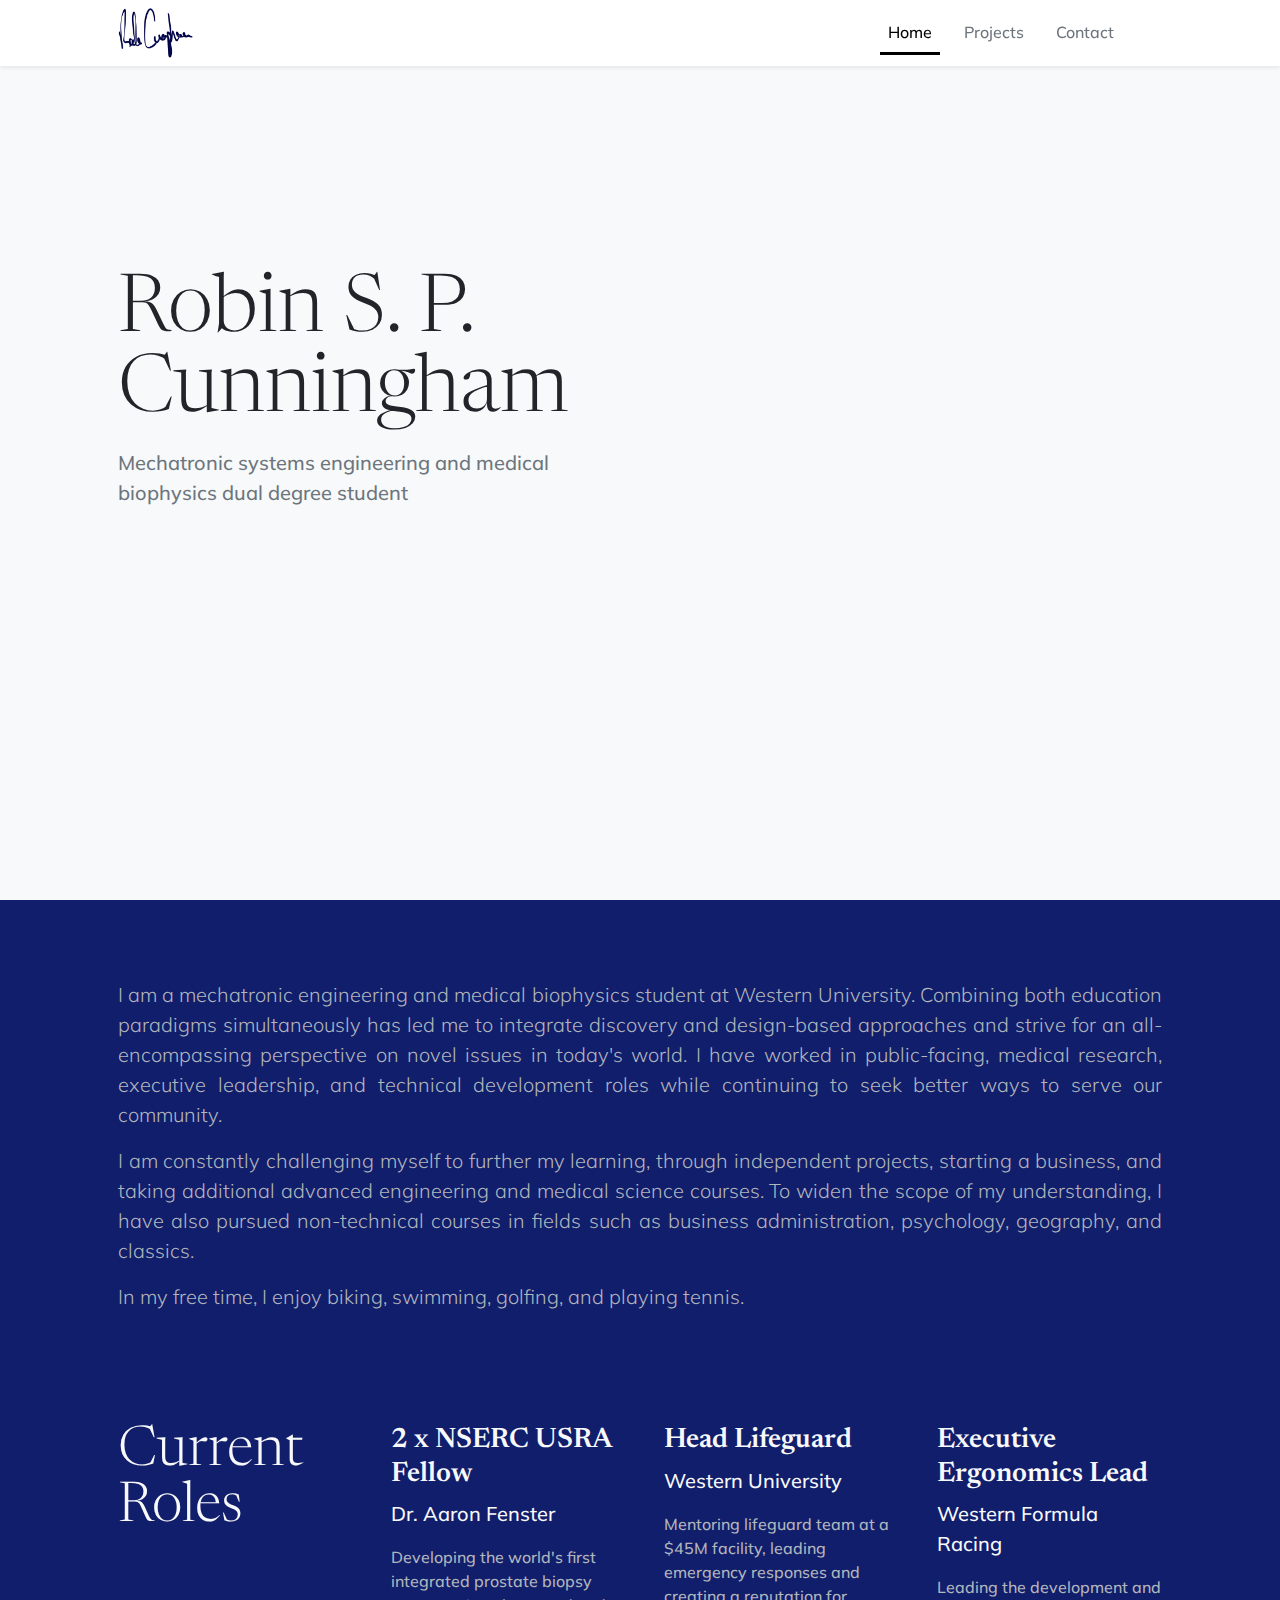
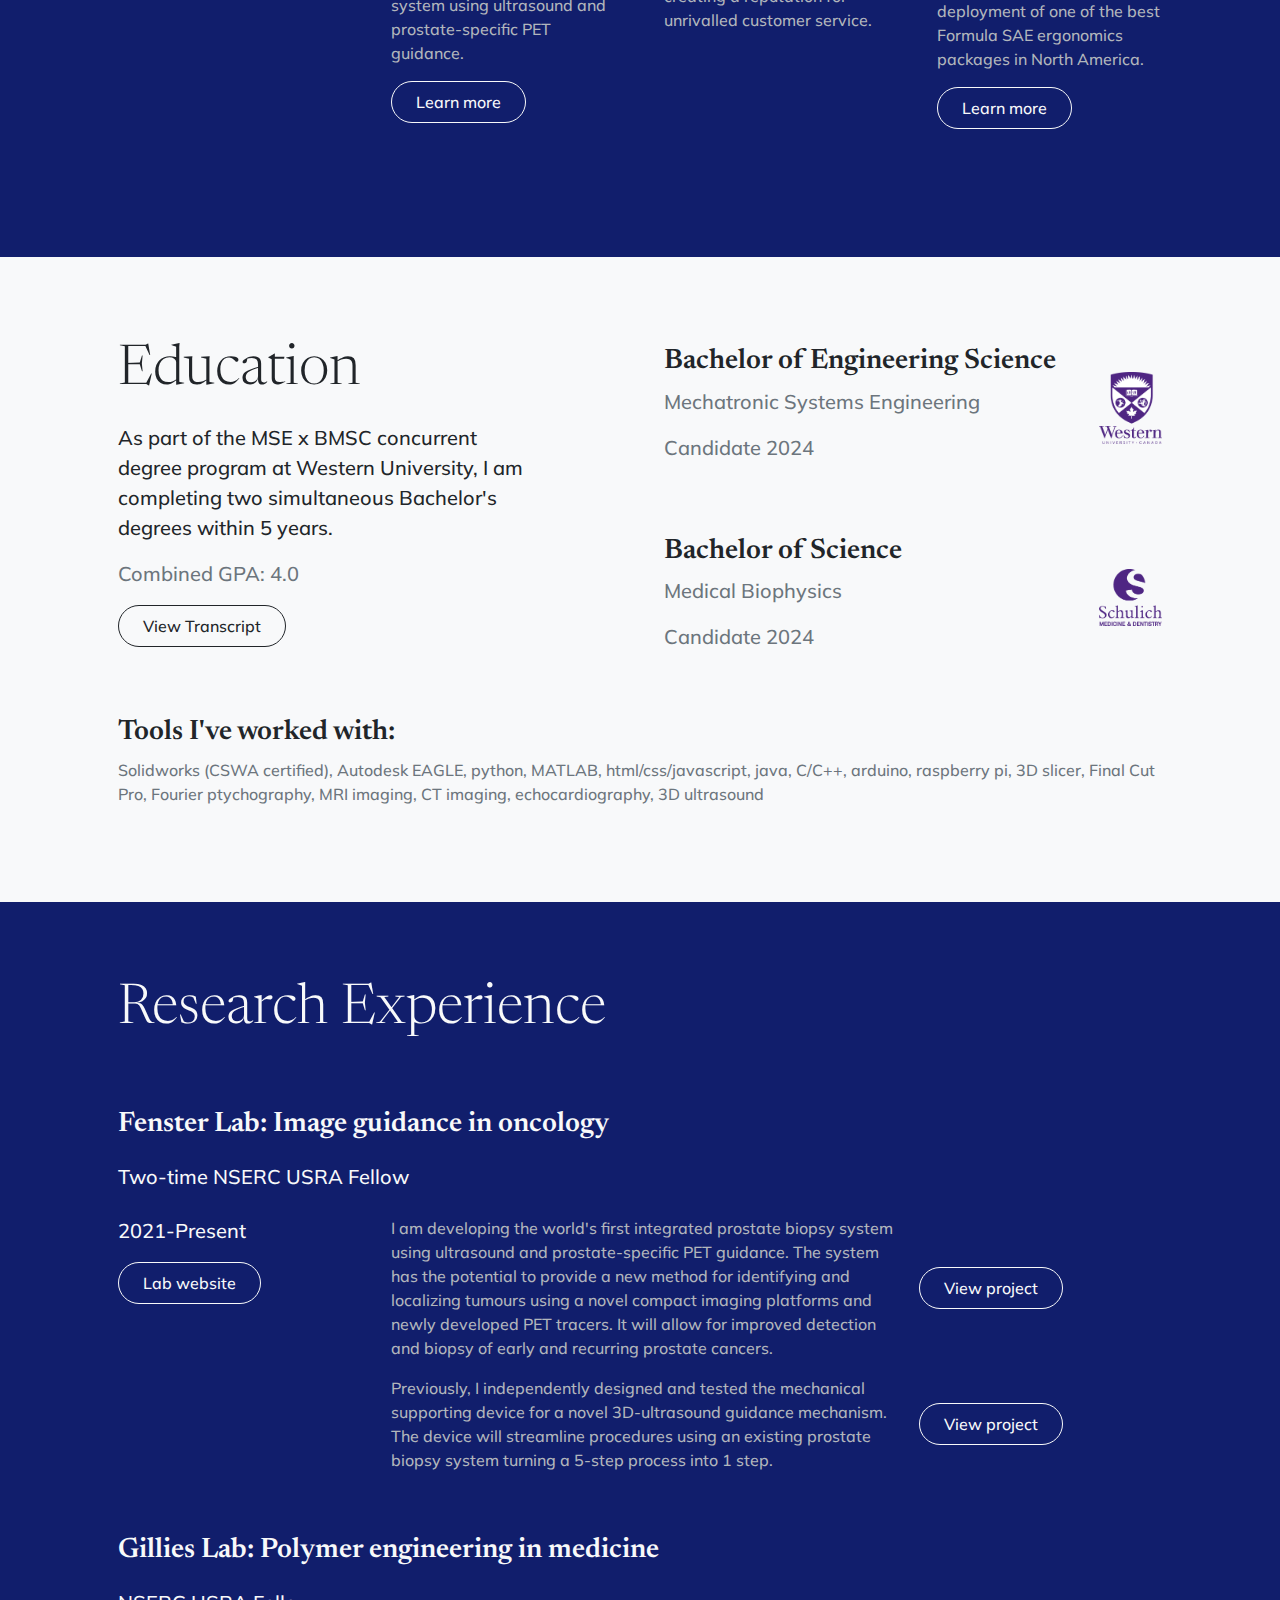
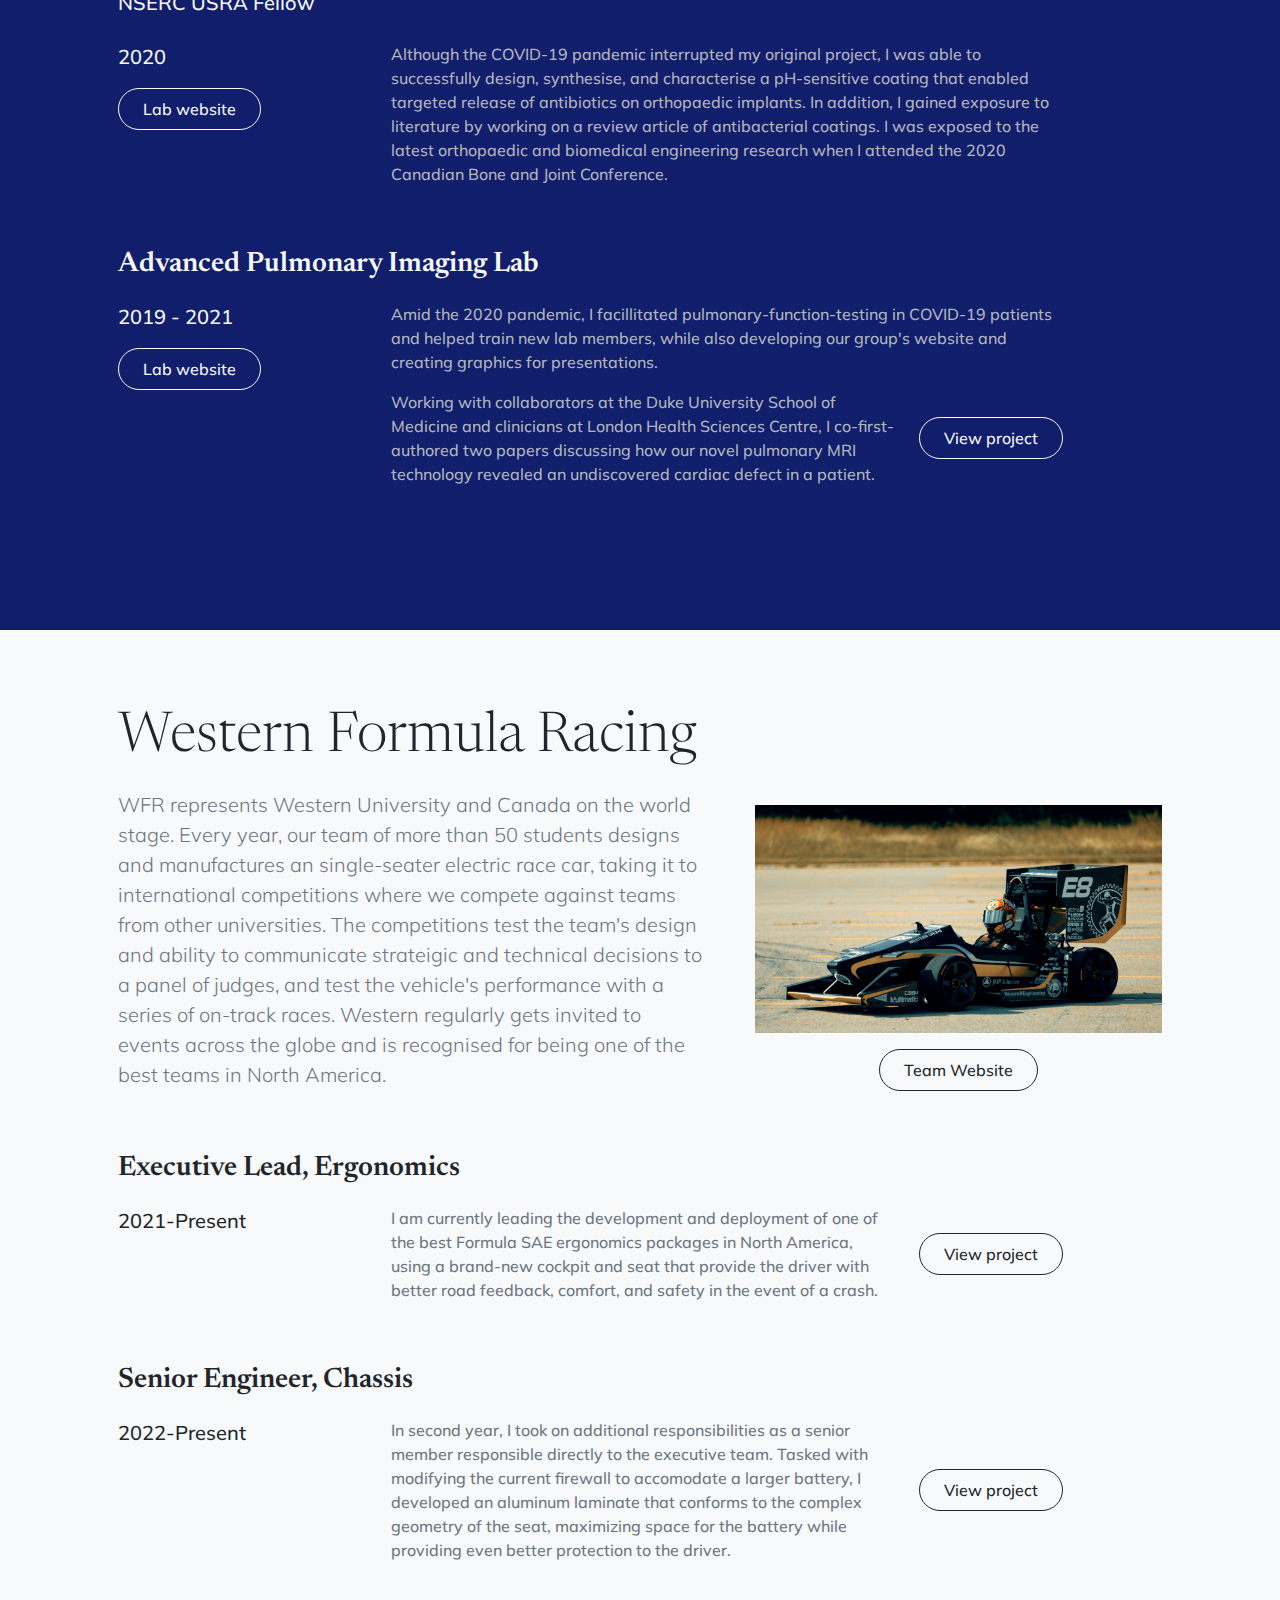
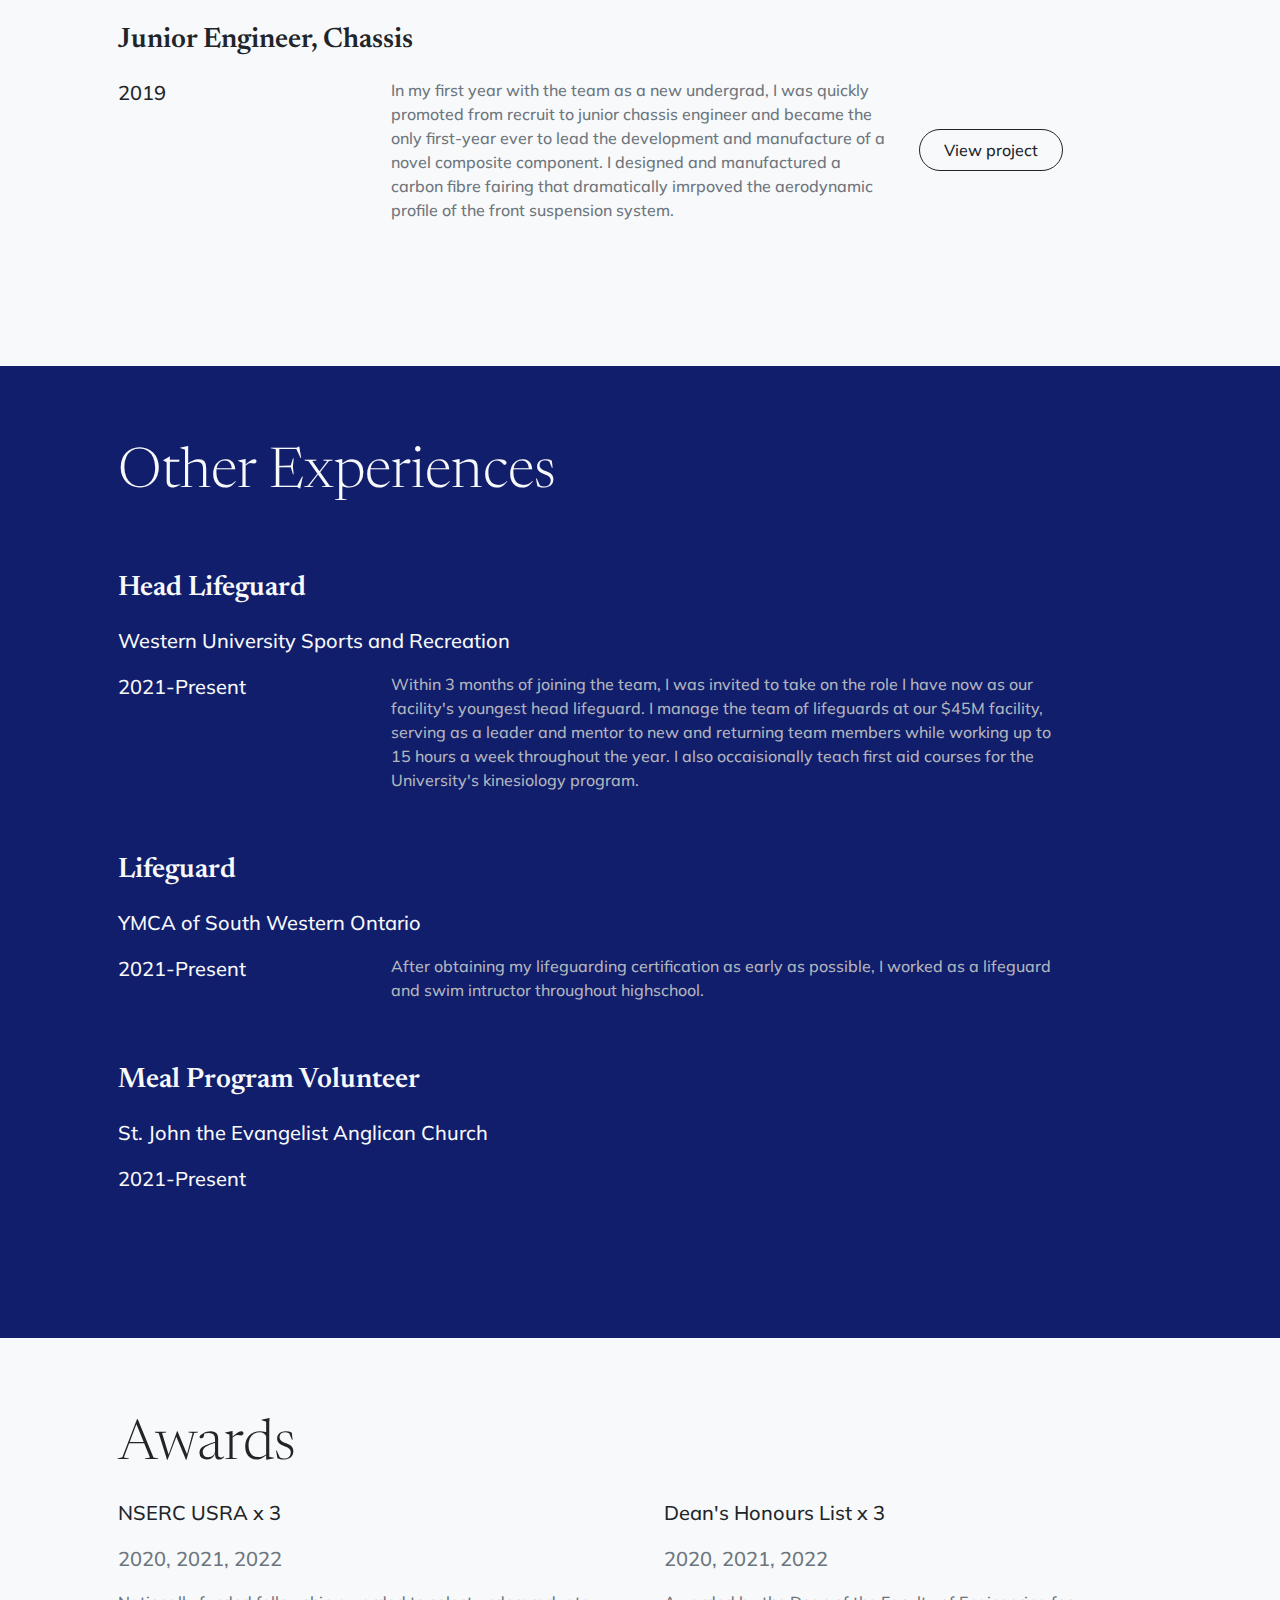
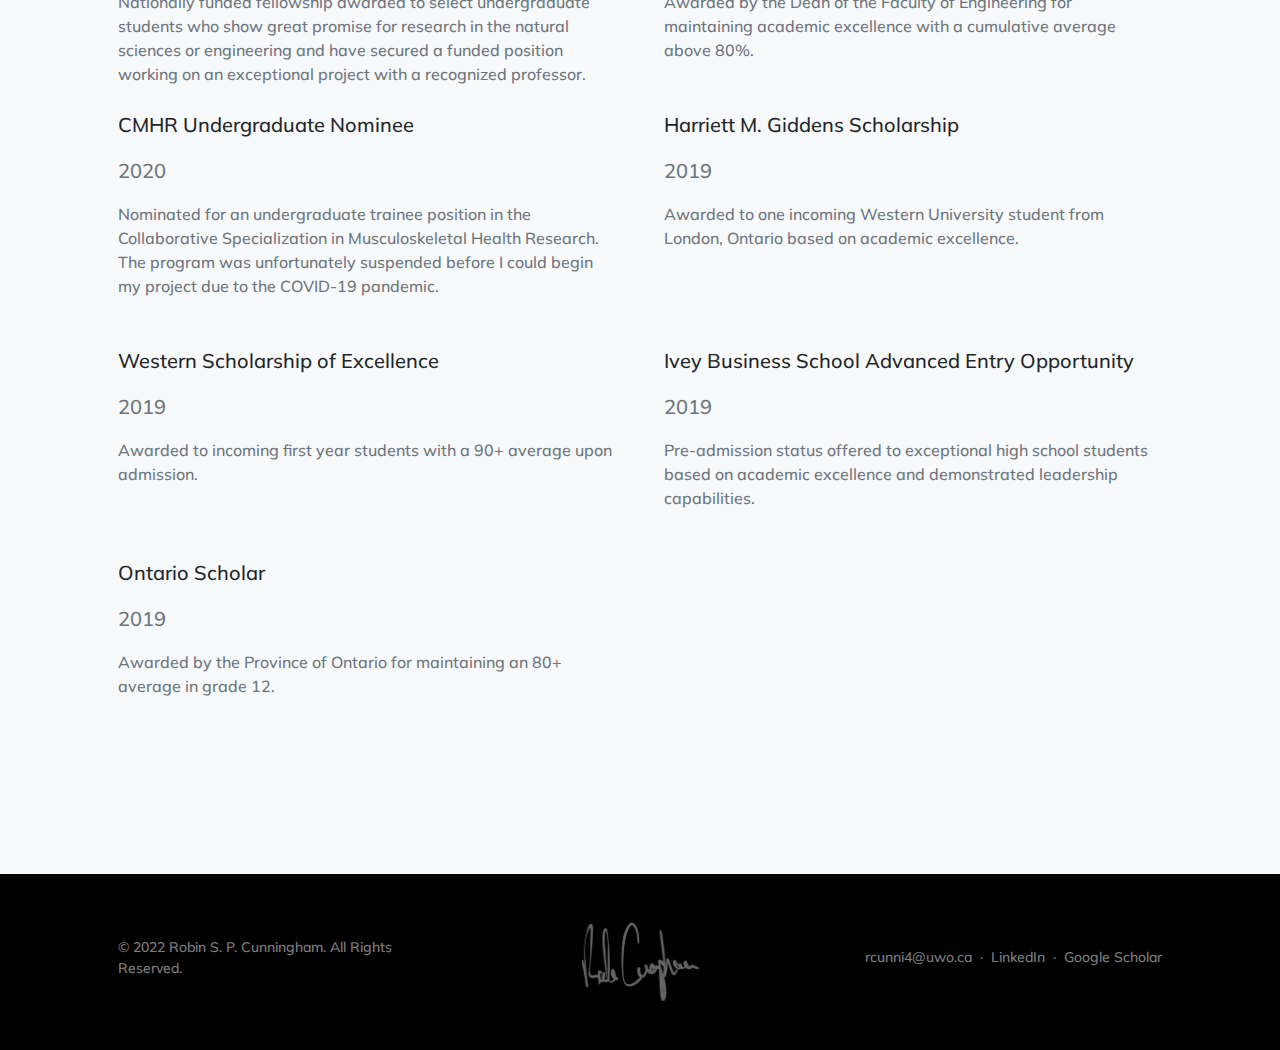
==== index.html @ b539345e "contact page" ====
<!DOCTYPE html>
<html lang="en">

<head>
    <meta charset="utf-8" />
    <meta name="viewport" content="width=device-width, initial-scale=1, shrink-to-fit=no" />
    <meta name="description" content="" />
    <meta name="author" content="" />
    <title>Robin Cunningham</title>
    <link rel="icon" type="image/x-icon" href="assets/favicon.ico" />
    <!-- Bootstrap icons-->
    <link href="https://cdn.jsdelivr.net/npm/bootstrap-icons@1.5.0/font/bootstrap-icons.css" rel="stylesheet" />
    <!-- Google fonts-->
    <link rel="preconnect" href="https://fonts.gstatic.com" />
    <link href="https://fonts.googleapis.com/css2?family=Newsreader:ital,wght@0,600;1,600&amp;display=swap" rel="stylesheet" />
    <link href="https://fonts.googleapis.com/css2?family=Mulish:ital,wght@0,300;0,500;0,600;0,700;1,300;1,500;1,600;1,700&amp;display=swap" rel="stylesheet" />
    <link href="https://fonts.googleapis.com/css2?family=Kanit:ital,wght@0,400;1,400&amp;display=swap" rel="stylesheet" />
    <!-- Core theme CSS (includes Bootstrap)-->
    <link href="css/styles.css" rel="stylesheet" />
</head>

<body id="page-top">

    <!-- Navigation-->
    <nav class="navbar navbar-expand-lg navbar-light fixed-top shadow-sm" id="mainNav">
        <div class="container px-5">
            <a class="" href=""><img height="50" src="../assets/img/signature.jpeg"></a>
            <button class="navbar-toggler" type="button" data-bs-toggle="collapse" data-bs-target="#navbarResponsive" aria-controls="navbarResponsive" aria-expanded="false" aria-label="Toggle navigation">
                    Menu
                    <i class="bi-list"></i>
                </button>
            <div class="collapse navbar-collapse" id="navbarResponsive">
                <ul class="navbar-nav ms-auto me-4 my-3 my-lg-0">
                    <li class="nav-item"><a class="nav-link nav-current me-lg-3" href="">Home</a></li>
                    <li class="nav-item"><a class="nav-link me-lg-3" href="projects/">Projects</a></li>
                    <li class="nav-item"><a class="nav-link me-lg-3" href="contact/">Contact</a></li>
                </ul>
            </div>
        </div>
    </nav>

    <!-- Mashead header-->
    <header id="masthead" class="min-vh-100">
        <div class="container px-5">
            <div class="row gx-5 align-items-center h-100">
                <div class="col-lg-6 h-100">
                    <!-- Mashead text and app badges-->
                    <div class="mb-lg-0 text-center text-lg-start">
                        <h1 class="display-1 lh-1 mb-3">Robin S. P. Cunningham</h1>
                        <p class="lead fw-normal text-muted mb-5">Mechatronic systems engineering and medical biophysics dual degree student</p>
                    </div>
                </div>

            </div>
        </div>
    </header>

    <!-- Current Roles section-->
    <section class="text-center bg-primary text-light">
        <div class="container px-5">
            <div class="row gx-5 mb-5">
                <div class="text-start text-justify text-muted mb-5">
                    <p class="lead">I am a mechatronic engineering and medical biophysics student at Western University. Combining both education paradigms simultaneously has led me to integrate discovery and design-based approaches and strive for an all-encompassing perspective
                        on novel issues in today's world. I have worked in public-facing, medical research, executive leadership, and technical development roles while continuing to seek better ways to serve our community. </p>
                    <p class="lead">I am constantly challenging myself to further my learning, through independent projects, starting a business, and taking additional advanced engineering and medical science courses. To widen the scope of my understanding, I have also
                        pursued non-technical courses in fields such as business administration, psychology, geography, and classics.</p>
                    <p class="lead">In my free time, I enjoy biking, swimming, golfing, and playing tennis.</p>
                </div>
            </div>
            <div class="row gx-5">
                <div class="col-sm mb-5">
                    <!-- Feature item-->
                    <div class="text-start">
                        <h2 class="display-4 lh-1 mb-4 ">Current Roles</h2>
                    </div>
                </div>
                <div class="col-sm mb-5">
                    <!-- Feature item-->
                    <div class="text-start">
                        <h3 class="">2 x NSERC USRA Fellow</h3>
                        <p class="lead fw-normal">Dr. Aaron Fenster</p>
                        <p class="mb-3 text-muted">Developing the world's first integrated prostate biopsy system using ultrasound and prostate-specific PET guidance.</p>
                        <a class="btn btn-outline-light py-2 px-4 rounded-pill" href="projects/">Learn more</a>
                    </div>
                </div>
                <div class="col-sm mb-5 ">
                    <!-- Feature item-->
                    <div class="text-start ">
                        <h3 class="">Head Lifeguard</h3>
                        <p class="lead fw-normal">Western University</p>
                        <p class="mb-3 text-muted">Mentoring lifeguard team at a $45M facility, leading emergency responses and creating a reputation for unrivalled customer service.</p>
                    </div>
                </div>
                <div class="col-sm mb-5 ">
                    <!-- Feature item-->
                    <div class="text-start ">
                        <h3 class="">Executive Ergonomics Lead</h3>
                        <p class="lead fw-normal">Western Formula Racing</p>
                        <p class="mb-3 text-muted">Leading the development and deployment of one of the best Formula SAE ergonomics packages in North America.</p>
                        <a class="btn btn-outline-light py-2 px-4 rounded-pill" href="projects/">Learn more</a>
                    </div>
                </div>
            </div>
        </div>
    </section>

    <!-- Education section-->
    <section class="bg-light ">
        <div class="container px-5 ">
            <div class="row gx-5 mb-5 align-items-center justify-content-center justify-content-lg-between ">
                <div class="col-12 col-lg-5 ">
                    <h2 class="display-4 lh-1 mb-4 ">Education</h2>
                    <p class="lead fw-normal mb-5 mb-lg-0 ">As part of the MSE x BMSC concurrent degree program at Western University, I am completing two simultaneous Bachelor's degrees within 5 years.</p>
                    <p class="lead fw-normal text-muted mt-3 mb-3">Combined GPA: 4.0</p>
                    <a class="btn btn-outline-dark py-2 px-4 mb-3 rounded-pill" href="assets/unofficial-transcript-06-22.pdf" target="_blank">View Transcript</a>
                </div>
                <div class="col-sm-8 col-md-6 ">
                    <div class="row">
                        <div class="col-10">
                            <div class="text-start mt-2">
                                <h3 class="">Bachelor of Engineering Science</h3>
                                <p class="lead fw-normal text-muted">Mechatronic Systems Engineering</p>
                                <p class="lead fw-normal text-muted">Candidate 2024</p>
                            </div>
                        </div>
                        <div class="col-2 my-auto">
                            <img class="w-100" src="assets/img/western.png">
                        </div>
                    </div>
                    <div class="row mt-5">
                        <div class="col-10">
                            <div class="text-start mt-2">
                                <h3 class="">Bachelor of Science</h3>
                                <p class="lead fw-normal text-muted">Medical Biophysics</p>
                                <p class="lead fw-normal text-muted">Candidate 2024</p>
                            </div>
                        </div>
                        <div class="col-2 my-auto">
                            <img class="w-100" src="assets/img/schulich.png">
                        </div>
                    </div>
                </div>
            </div>
            <h3 class="">Tools I've worked with:</h3>
            <p class="text-muted">Solidworks (CSWA certified), Autodesk EAGLE, python, MATLAB, html/css/javascript, java, C/C++, arduino, raspberry pi, 3D slicer, Final Cut Pro, Fourier ptychography, MRI imaging, CT imaging, echocardiography, 3D ultrasound</p>
        </div>
    </section>

    <!-- Past Experiences section -->

    <!-- Research Experience -->
    <section class="bg-primary text-light">
        <div class="container px-5">
            <div class="row gx-5 mb-5">
                    <h2 class="display-4 lh-1 mb-4 ">Research Experience</h2>
            </div>
        </div>
        <div class="container px-5">
            <div class="row gx-5 mb-5">
                <h3 class="lh-1 mb-4 ">Fenster Lab: Image guidance in oncology</h3>
                <p class="lead fw-normal mb-4">Two-time NSERC USRA Fellow</p>
                <div class="col-3">
                    <p class="lead fw-normal">2021-Present</p>
                    <a class="btn btn-outline-light py-2 px-4 rounded-pill" href="https://www.robarts.ca/research/scientists/fenster_aaron.html" target="_blank">Lab website</a>
                </div>
                <div class="col-8">
                    <div class="row">
                        <div class="col">
                            <p class="mb-3 text-muted">I am developing the world's first integrated prostate biopsy system using ultrasound and prostate-specific PET guidance. The system has the potential to provide a new method for identifying and localizing tumours using a novel compact imaging platforms and newly developed PET tracers. It will allow for improved detection and biopsy of early and recurring prostate cancers.</p>
                        </div>
                        <div class="col-3 my-auto">
                            <a class="btn btn-outline-light py-2 px-4 mb-3 rounded-pill" href="projects/" target="_blank">View project</a>
                        </div>
                    </div>
                    <div class="row">
                        <div class="col">
                            <p class="mb-3 text-muted">Previously, I independently designed and tested the mechanical supporting device for a novel 3D-ultrasound guidance mechanism. The device will streamline procedures using an existing prostate biopsy system turning a 5-step process into 1 step.</p>
                        </div>
                        <div class="col-3 my-auto">
                            <a class="btn btn-outline-light py-2 px-4 mb-3 rounded-pill" href="projects/" target="_blank">View project</a>
                        </div>
                    </div>
                </div>
            </div>

            <div class="row gx-5 mb-5">
                <h3 class="lh-1 mb-4 ">Gillies Lab: Polymer engineering in medicine</h3>
                <p class="lead fw-normal mb-4">NSERC USRA Fellow</p>
                <div class="col-3">
                    <p class="lead fw-normal">2020</p>
                    <a class="btn btn-outline-light py-2 px-4 rounded-pill" href="https://publish.uwo.ca/~egillie/index.html" target="_blank">Lab website</a>
                </div>
                <div class="col-8">
                    <div class="row">
                        <div class="col">
                            <p class="mb-3 text-muted">Although the COVID-19 pandemic interrupted my original project, I was able to successfully design, synthesise, and characterise a pH-sensitive coating that enabled targeted release of antibiotics on orthopaedic implants. In addition, I gained exposure to literature by working on a review article of antibacterial coatings. I was exposed to the latest orthopaedic and biomedical engineering research when I attended the 2020 Canadian Bone and Joint Conference.</p>
                        </div>
                    </div>
                </div>
            </div>

            <div class="row gx-5 mb-5">
                <h3 class="lh-1 mb-4 ">Advanced Pulmonary Imaging Lab</h3>
                <div class="col-3">
                    <p class="lead fw-normal">2019 - 2021</p>
                    <a class="btn btn-outline-light py-2 px-4 rounded-pill" href="https://apilab.ca/" target="_blank">Lab website</a>
                </div>
                <div class="col-8">
                    <div class="row">
                        <div class="col">
                            <p class="mb-3 text-muted">Amid the 2020 pandemic, I facillitated pulmonary-function-testing in COVID-19 patients and helped train new lab members, while also developing our group's website and creating graphics for presentations.</p>
                        </div>
                    </div>
                    <div class="row">
                        <div class="col">
                            <p class="mb-3 text-muted">Working with collaborators at the Duke University School of Medicine and clinicians at London Health Sciences Centre, I co-first-authored two papers discussing how our novel pulmonary MRI technology revealed an undiscovered cardiac defect in a patient.</p>
                        </div>
                        <div class="col-3 my-auto">
                            <a class="btn btn-outline-light py-2 px-4 mb-3 rounded-pill" href="projects/" target="_blank">View project</a>
                        </div>
                    </div>
                </div>
            </div>
        </div>
    </section>
    
    <!-- WFR -->
    <section class="bg-light text-dark">
        <div class="container px-5">
            <div class="row gx-5 mb-5">

                <h2 class="display-4 lh-1 mb-4 ">Western Formula Racing</h2>

                <div class="col my-auto">
                    <p class="lead text-muted">WFR represents Western University and Canada on the world stage. Every year, our team of more than 50 students designs and manufactures an single-seater electric race car, taking it to international competitions where we compete  against teams from other universities. The competitions test the team's design and ability to communicate strateigic and technical decisions to a panel of judges, and test the vehicle's performance with a series of on-track races. Western regularly gets invited to events across the globe and is recognised for being one of the best teams in North America.</p>
                </div>
                <div class="col-5 my-auto text-center">
                    <img class="w-100 mb-3" src="/assets/img/WFR20E-2.png">
                    <a class="btn btn-outline-dark py-2 px-4 rounded-pill" href="https://www.westernformularacing.com/" target="_blank">Team Website</a>
                </div>
            </div>

            <div class="row gx-5 mb-5">
                <h3 class="lh-1 mb-4 ">Executive Lead, Ergonomics</h3>
                <div class="col-3">
                    <p class="lead fw-normal">2021-Present</p>
                </div>
                <div class="col-8">
                    <div class="row">
                        <div class="col">
                            <p class="mb-3 text-muted">I am currently leading the development and deployment of one of the best Formula SAE ergonomics packages in North America, using a brand-new cockpit and seat that provide the driver with better road feedback, comfort, and safety in the event of a crash.</p>
                        </div>
                        <div class="col-3 my-auto">
                            <a class="btn btn-outline-dark py-2 px-4 mb-3 rounded-pill" href="projects/" target="_blank">View project</a>
                        </div>
                    </div>
                </div>
            </div>

            <div class="row gx-5 mb-5">
                <h3 class="lh-1 mb-4 ">Senior Engineer, Chassis</h3>
                <div class="col-3">
                    <p class="lead fw-normal">2022-Present</p>
                </div>
                <div class="col-8">
                    <div class="row">
                        <div class="col">
                            <p class="mb-3 text-muted">In second year, I took on additional responsibilities as a senior member responsible directly to the executive team. Tasked with modifying the current firewall to accomodate a larger battery, I developed an aluminum laminate that conforms to the complex geometry of the seat, maximizing space for the battery while providing even better protection to the driver.</p>
                        </div>
                        <div class="col-3 my-auto">
                            <a class="btn btn-outline-dark py-2 px-4 mb-3 rounded-pill" href="projects/" target="_blank">View project</a>
                        </div>
                    </div>
                </div>
            </div>

            <div class="row gx-5 mb-5">
                <h3 class="lh-1 mb-4 ">Junior Engineer, Chassis</h3>
                <div class="col-3">
                    <p class="lead fw-normal">2019</p>
                </div>
                <div class="col-8">
                    <div class="row">
                        <div class="col">
                            <p class="mb-3 text-muted">In my first year with the team as a new undergrad, I was quickly promoted from recruit to junior chassis engineer and became the only first-year ever to lead the development and manufacture of a novel  composite component. I designed and manufactured a carbon fibre fairing that dramatically imrpoved the aerodynamic profile of the front suspension system.</p>
                        </div>
                        <div class="col-3 my-auto">
                            <a class="btn btn-outline-dark py-2 px-4 mb-3 rounded-pill" href="projects/" target="_blank">View project</a>
                        </div>
                    </div>
                </div>
            </div>
        </div>
    </section>

    <!-- Other experiences -->
    <section class="bg-primary text-light">
        <div class="container px-5">
            <div class="row gx-5 mb-5">
                    <h2 class="display-4 lh-1 mb-4 ">Other Experiences</h2>
            </div>
        </div>
        <div class="container px-5">
            <div class="row gx-5 mb-5">
                <h3 class="lh-1 mb-4 ">Head Lifeguard</h3>
                <p class="lead fw-normal">Western University Sports and Recreation</p>
                <div class="col-3">
                    <p class="lead fw-normal">2021-Present</p>
                </div>
                <div class="col-8">
                    <p class="mb-3 text-muted">Within 3 months of joining the team, I was invited to take on the role I have now as our facility's youngest head lifeguard. I manage the team of lifeguards at our $45M facility, serving as a leader and mentor to new and returning team members while working up to 15 hours a week throughout the year. I also occaisionally teach first aid courses for the University's kinesiology program. </p>
                </div>
            </div>
            <div class="row gx-5 mb-5">
                <h3 class="lh-1 mb-4 ">Lifeguard</h3>
                <p class="lead fw-normal">YMCA of South Western Ontario</p>
                <div class="col-3">
                    <p class="lead fw-normal">2021-Present</p>
                </div>
                <div class="col-8">
                    <p class="mb-3 text-muted">After obtaining my lifeguarding certification as early as possible, I worked as a lifeguard and swim intructor throughout highschool.</p>
                </div>
            </div>
            <div class="row gx-5 mb-5">
                <h3 class="lh-1 mb-4 ">Meal Program Volunteer</h3>
                <p class="lead fw-normal">St. John the Evangelist Anglican Church</p>
                <div class="col-3">
                    <p class="lead fw-normal">2021-Present</p>
                </div>
                <div class="col-8">
                    <p class="mb-3 text-muted"></p>
                </div>
            </div>
        </div>
    </section>

    <!-- Awards and Skills section -->

    <section class="bg-light">
        <div class="container px-5">
            <h2 class="display-4 lh-1 mb-4 ">Awards</h2>
            <div class="row gx-5 mb-5">
                <div class="col-12 col-lg-6 ">
                    <p class="lead fw-normal">NSERC USRA x 3</p>
                    <p class="lead fw-normal text-muted">2020, 2021, 2022</p>
                    <p class="text-muted">Nationally funded fellowship awarded to select undergraduate students who show great promise for research in the natural sciences or engineering and have secured a funded position working on an exceptional project with a recognized professor.</p>
                </div>
                <div class="col-12 col-lg-6 ">
                    <div class="mb-5">
                        <p class="lead fw-normal">Dean's Honours List x 3</p>
                        <p class="lead fw-normal text-muted">2020, 2021, 2022</p>
                        <p class="text-muted">Awarded by the Dean of the Faculty of Engineering for maintaining academic excellence with a cumulative average above 80%.</p>
                    </div>
                </div>
                <div class="col-12 col-lg-6">
                    <div class="mb-5">
                        <p class="lead fw-normal">CMHR Undergraduate Nominee</p>
                        <p class="lead fw-normal text-muted">2020</p>
                        <p class="text-muted">Nominated for an undergraduate trainee position in the Collaborative Specialization in Musculoskeletal Health Research. The program was unfortunately suspended before I could begin my project due to the COVID-19 pandemic.</p>
                    </div>
                </div>
                <div class="col-12 col-lg-6 ">      
                    <div class="mb-5">
                        <p class="lead fw-normal">Harriett M. Giddens Scholarship</p>
                        <p class="lead fw-normal text-muted">2019</p>
                        <p class="text-muted">Awarded to one incoming Western University student from London, Ontario based on academic excellence.</p>
                    </div>
                </div>
                <div class="col-12 col-lg-6 ">
                    <div class="mb-5">
                        <p class="lead fw-normal">Western Scholarship of Excellence</p>
                        <p class="lead fw-normal text-muted">2019</p>
                        <p class="text-muted">Awarded to incoming first year students with a 90+ average upon admission.</p>
                    </div>
                </div>
                <div class="col-12 col-lg-6 ">
                    <div class="mb-5">
                        <p class="lead fw-normal">Ivey Business School Advanced Entry Opportunity</p>
                        <p class="lead fw-normal text-muted">2019</p>
                        <p class="text-muted">Pre-admission status offered to exceptional high school students based on academic excellence and demonstrated leadership capabilities.</p>
                    </div>
                </div>
                <div class="col-12 col-lg-6 ">
                    <div class="mb-5">
                        <p class="lead fw-normal">Ontario Scholar</p>
                        <p class="lead fw-normal text-muted">2019</p>
                        <p class="text-muted">Awarded by the Province of Ontario for maintaining an 80+ average in grade 12.</p>
                    </div>
                </div>
            </div>
        </div>
    </section>

    <!-- Footer-->
    <footer class="bg-black py-5 ">
        <div class="container px-5 ">
            <div class="row">
                <div class="text-white-50 small col my-auto">
                    <div class="mb-2">&copy; 2022 Robin S. P. Cunningham. All Rights Reserved.</div>
                </div>
                <div class="align-middle text-white-50 text-center small col my-auto">
                    <img height="80" src="assets/img/signature-light.png">
                </div>
                <div class="text-white-50 text-end small col my-auto">
                    <div class="mb-2 ">
                        <a href="mailto:rcunni4@uwo.ca">rcunni4@uwo.ca</a>
                        <span class="mx-1">·</span>
                        <a href="https://www.linkedin.com/in/robin-sp-cunningham" target="_blank" rel="noopener noreferrer">LinkedIn</a>
                        <span class="mx-1">·</span>
                        <a href="https://scholar.google.ca/citations?hl=en&pli=1&user=En3yTuoAAAAJ" target="_blank" rel="noopener noreferrer">Google Scholar</a>
                    </div>
                </div>
            </div>
        </div>
    </footer>

    <!-- Bootstrap core JS-->
    <script src="https://cdn.jsdelivr.net/npm/bootstrap@5.1.3/dist/js/bootstrap.bundle.min.js "></script>
    <!-- Core theme JS-->
    <script src="js/scripts.js "></script>
</body>

</html>

<!-- 
    button:
    <a class="btn btn-outline-light py-2 px-4 rounded-pill" href="https://startbootstrap.com/theme/new-age" target="_blank">Download for free</a>

    navbar button: 
    <button class="btn btn-primary rounded-pill px-3 mb-2 mb-lg-0" data-bs-toggle="modal" data-bs-target="#feedbackModal">
        <span class="d-flex align-items-center">
            <i class="bi-chat-text-fill me-2"></i>
            <span class="small">Send Feedback</span>
        </span>
    </button>
-->
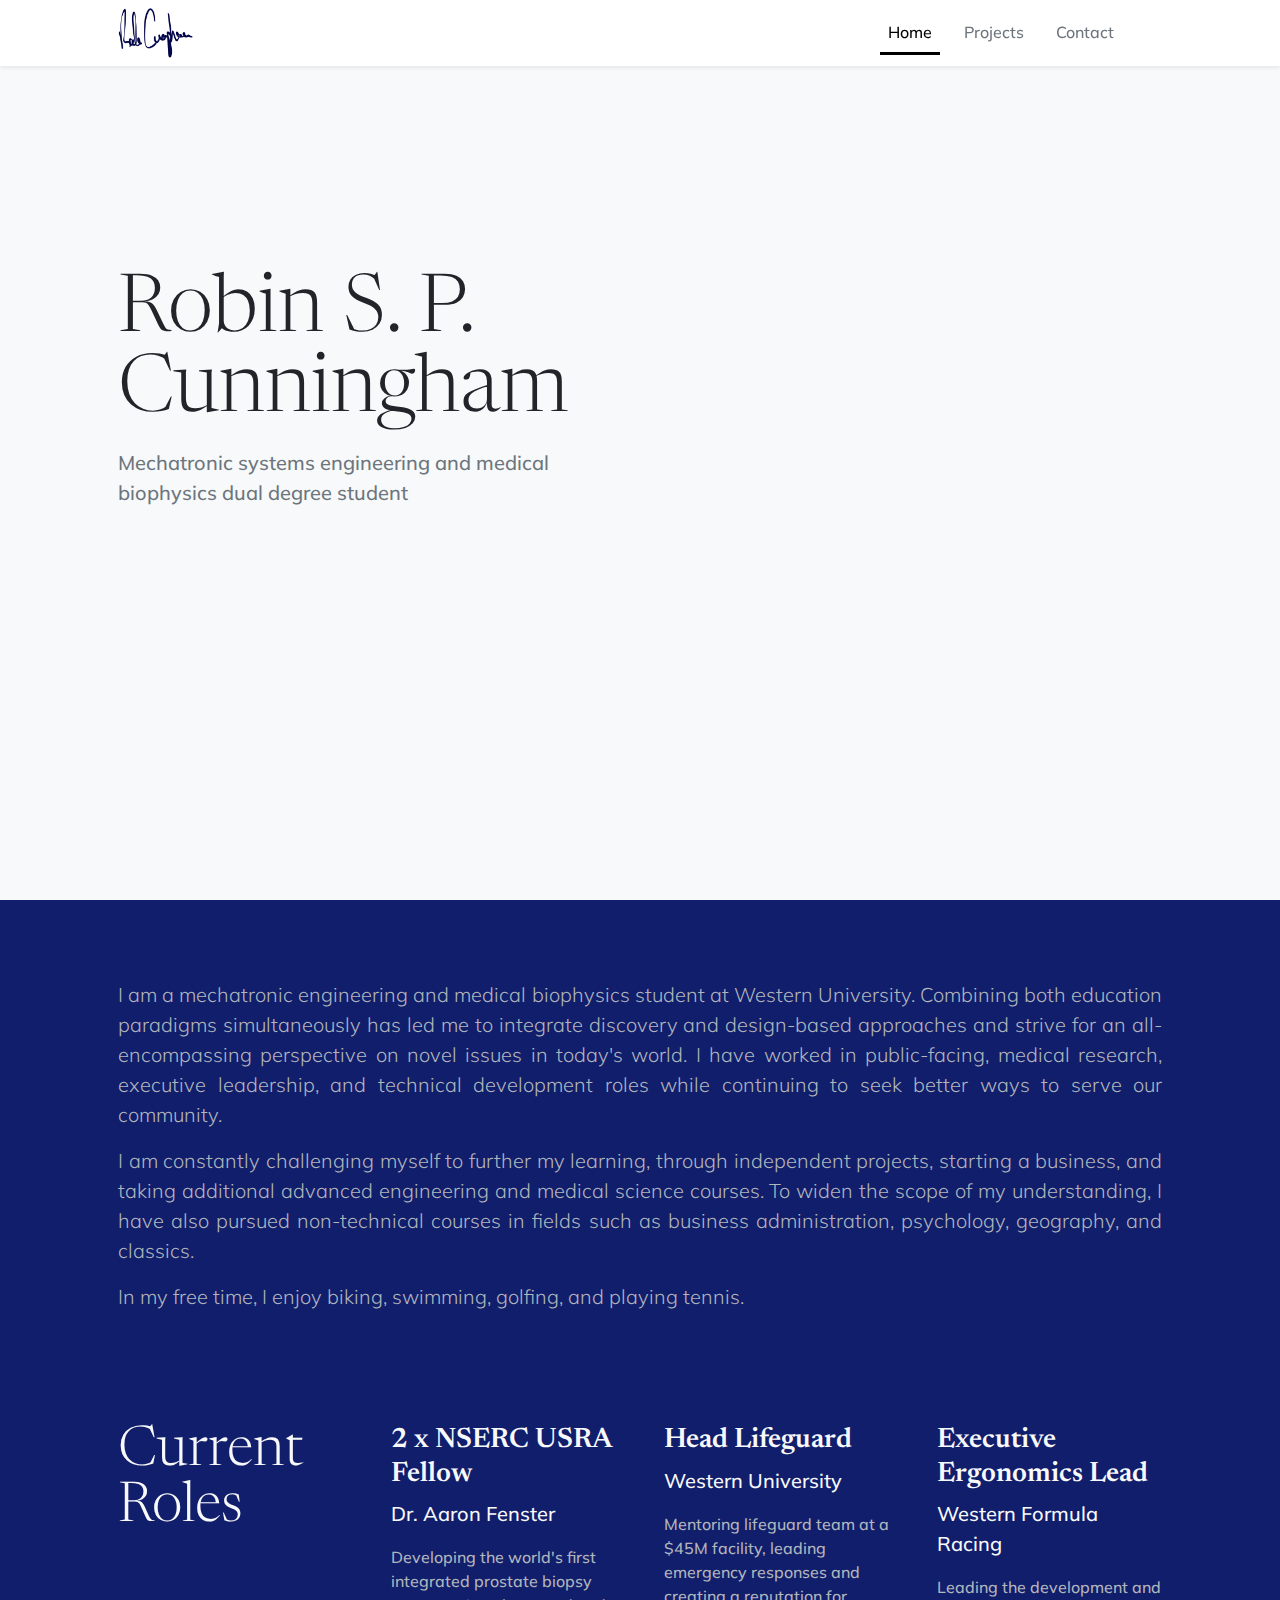
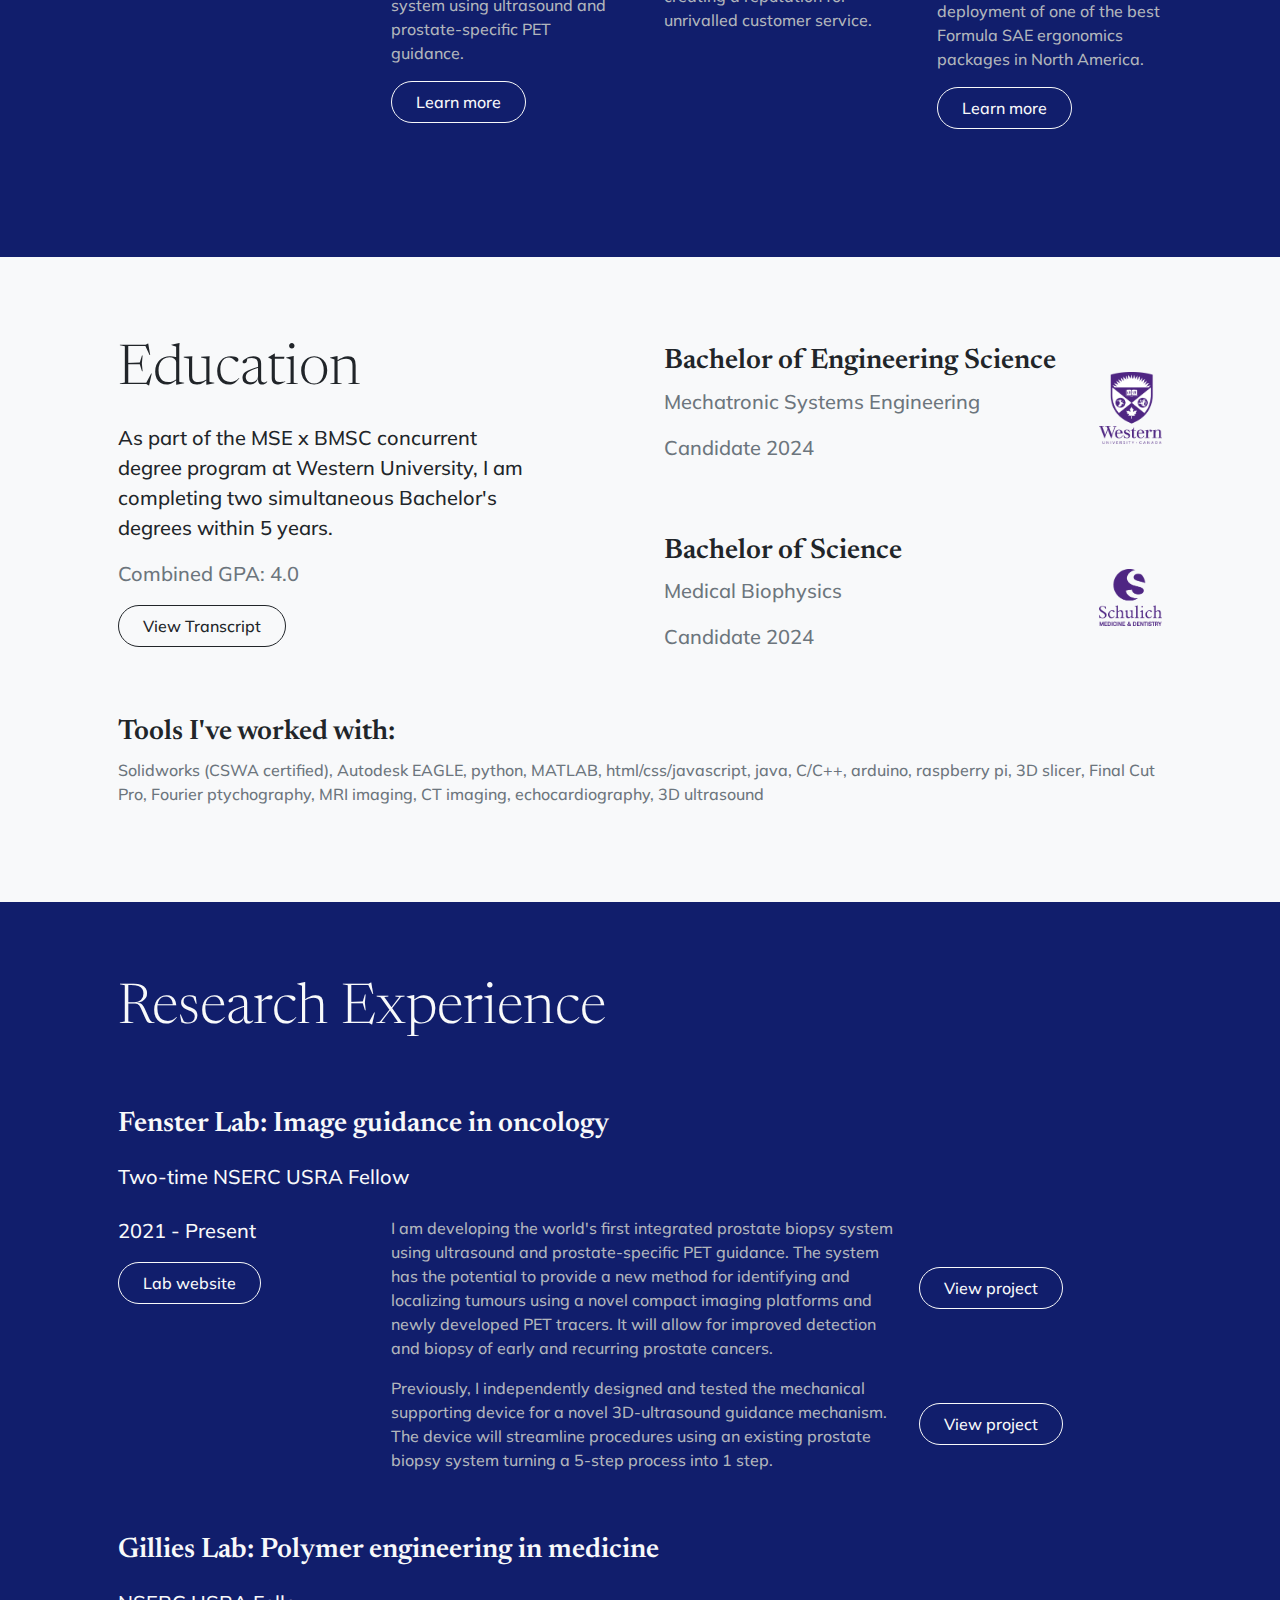
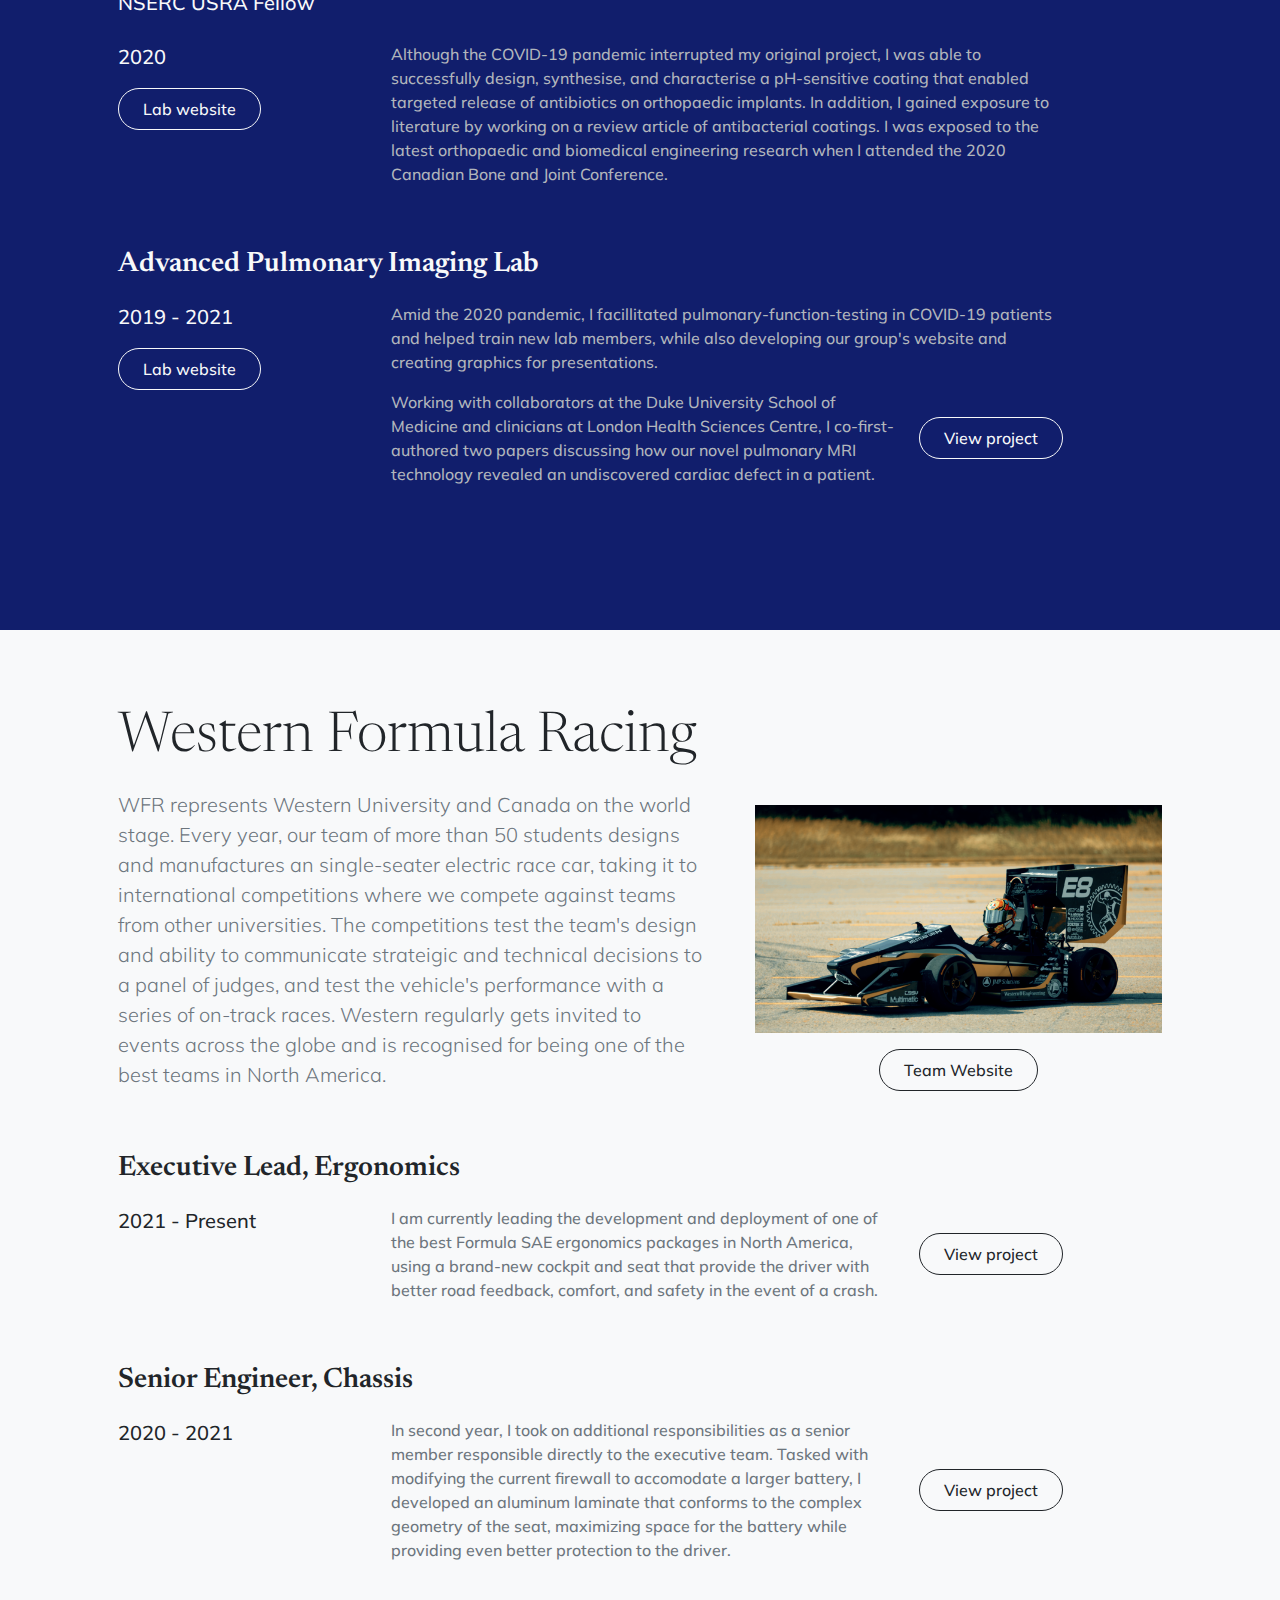
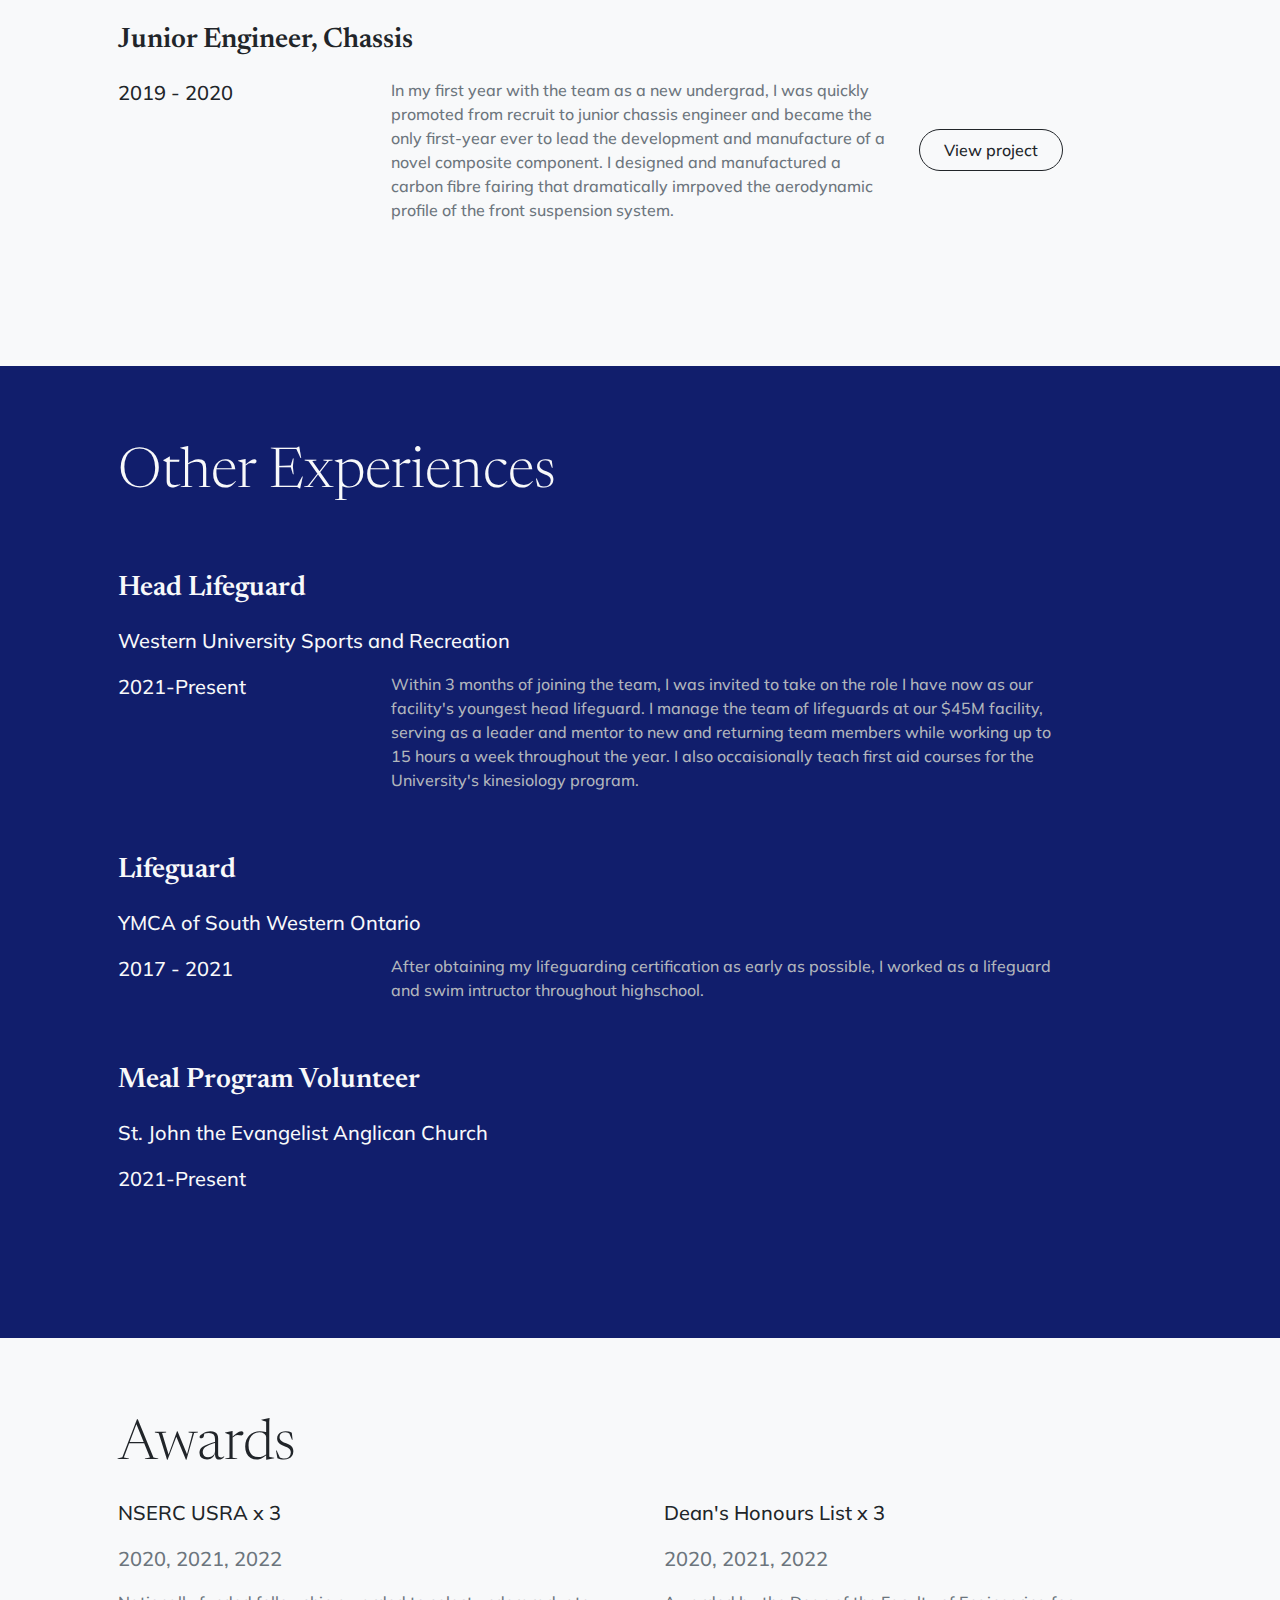
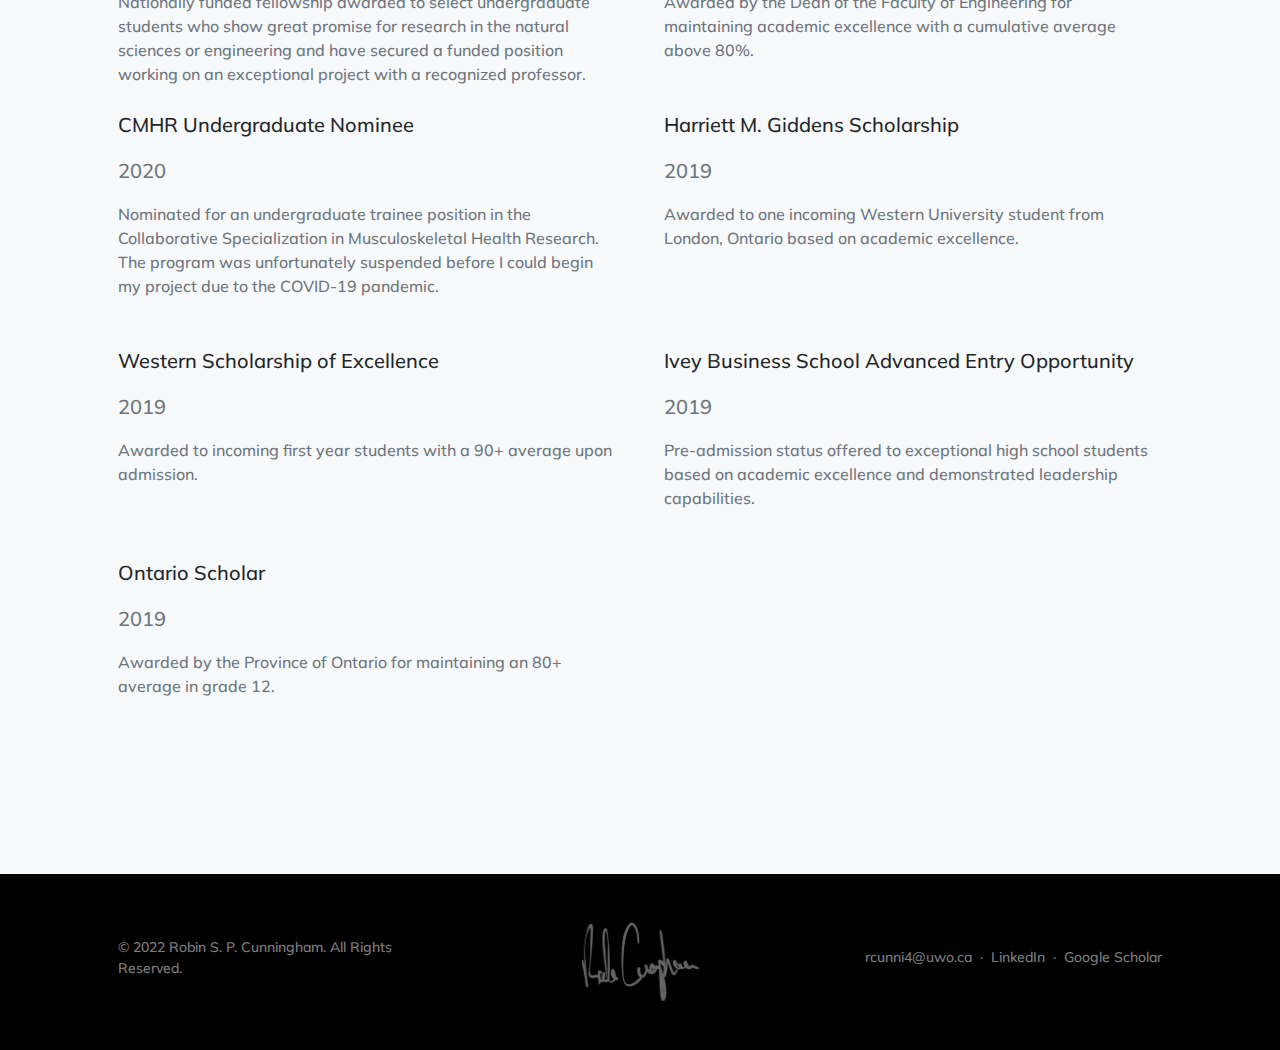
==== commit 86e88374: "fixes" ====
--- a/index.html
+++ b/index.html
@@ -160,7 +160,7 @@
                 <h3 class="lh-1 mb-4 ">Fenster Lab: Image guidance in oncology</h3>
                 <p class="lead fw-normal mb-4">Two-time NSERC USRA Fellow</p>
                 <div class="col-3">
-                    <p class="lead fw-normal">2021-Present</p>
+                    <p class="lead fw-normal">2021 - Present</p>
                     <a class="btn btn-outline-light py-2 px-4 rounded-pill" href="https://www.robarts.ca/research/scientists/fenster_aaron.html" target="_blank">Lab website</a>
                 </div>
                 <div class="col-8">
@@ -243,7 +243,7 @@
             <div class="row gx-5 mb-5">
                 <h3 class="lh-1 mb-4 ">Executive Lead, Ergonomics</h3>
                 <div class="col-3">
-                    <p class="lead fw-normal">2021-Present</p>
+                    <p class="lead fw-normal">2021 - Present</p>
                 </div>
                 <div class="col-8">
                     <div class="row">
@@ -260,7 +260,7 @@
             <div class="row gx-5 mb-5">
                 <h3 class="lh-1 mb-4 ">Senior Engineer, Chassis</h3>
                 <div class="col-3">
-                    <p class="lead fw-normal">2022-Present</p>
+                    <p class="lead fw-normal">2020 - 2021</p>
                 </div>
                 <div class="col-8">
                     <div class="row">
@@ -277,7 +277,7 @@
             <div class="row gx-5 mb-5">
                 <h3 class="lh-1 mb-4 ">Junior Engineer, Chassis</h3>
                 <div class="col-3">
-                    <p class="lead fw-normal">2019</p>
+                    <p class="lead fw-normal">2019 - 2020</p>
                 </div>
                 <div class="col-8">
                     <div class="row">
@@ -315,7 +315,7 @@
                 <h3 class="lh-1 mb-4 ">Lifeguard</h3>
                 <p class="lead fw-normal">YMCA of South Western Ontario</p>
                 <div class="col-3">
-                    <p class="lead fw-normal">2021-Present</p>
+                    <p class="lead fw-normal">2017 - 2021</p>
                 </div>
                 <div class="col-8">
                     <p class="mb-3 text-muted">After obtaining my lifeguarding certification as early as possible, I worked as a lifeguard and swim intructor throughout highschool.</p>
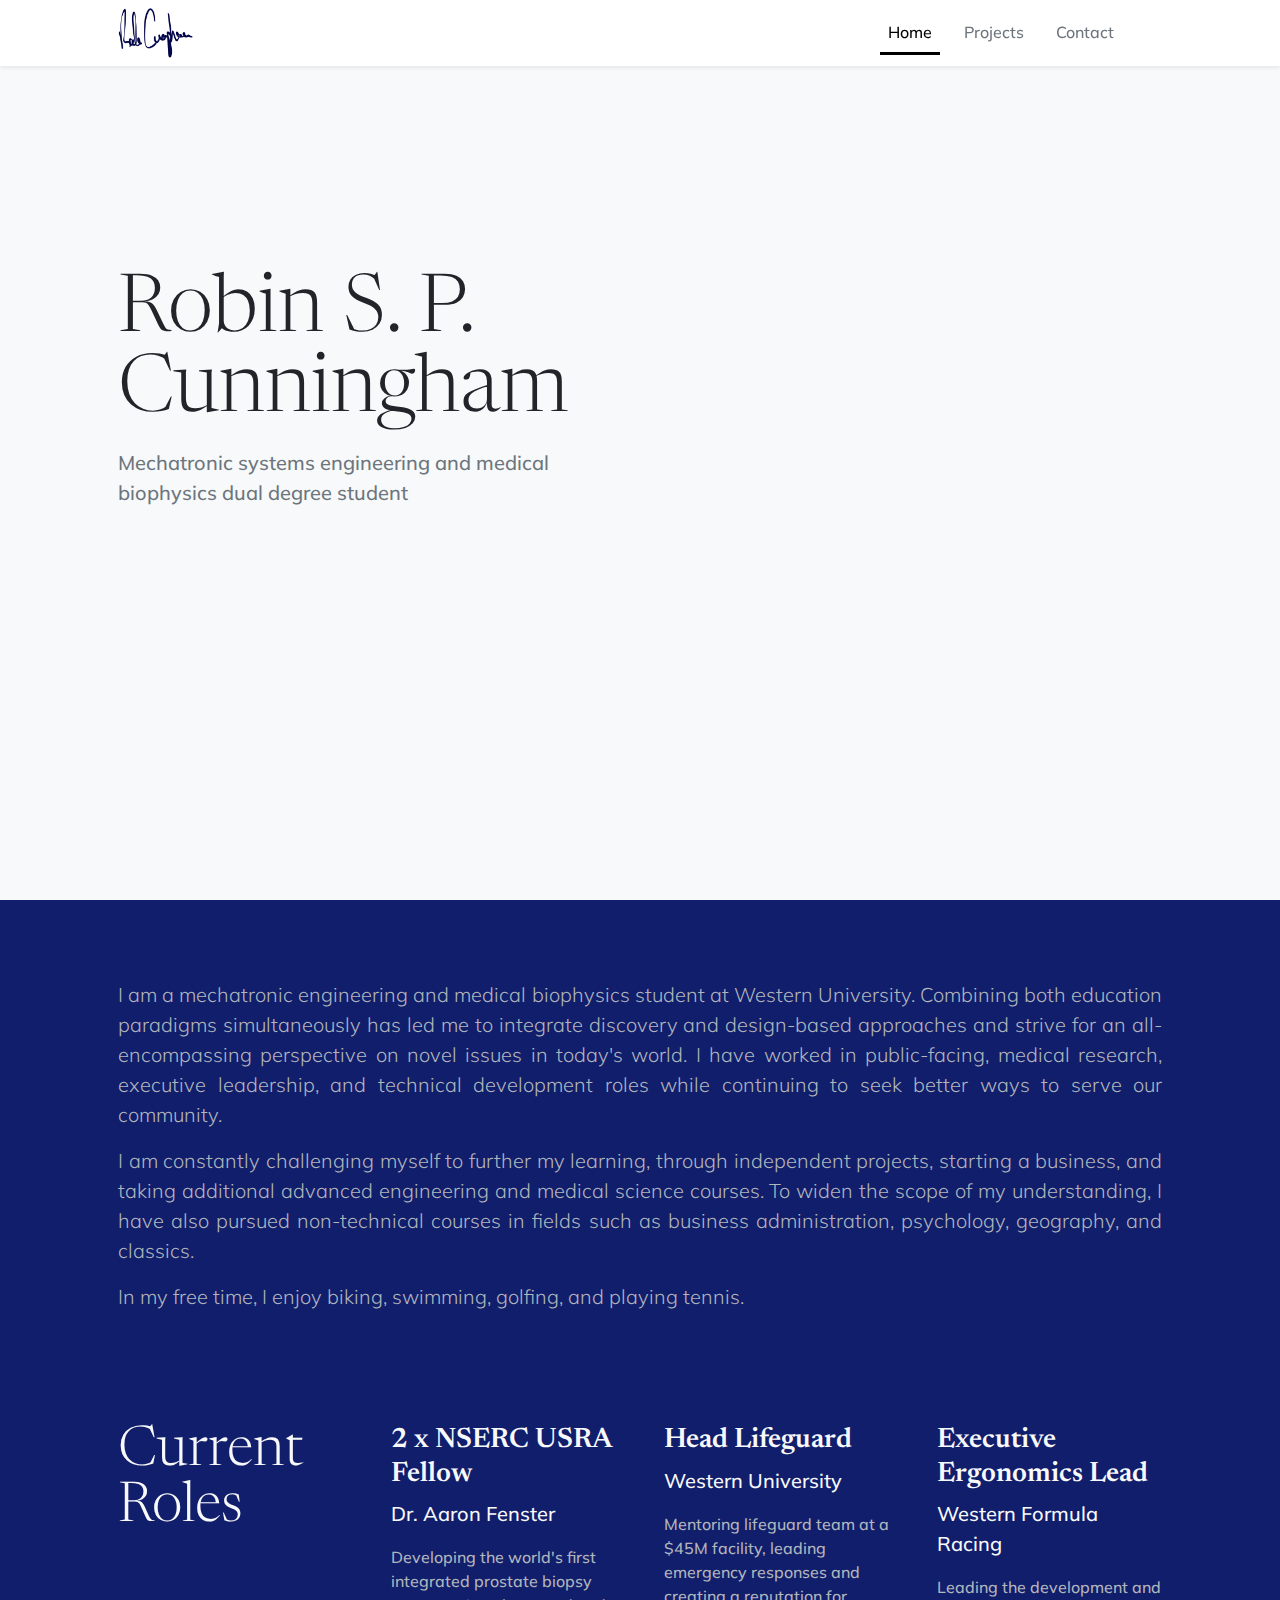
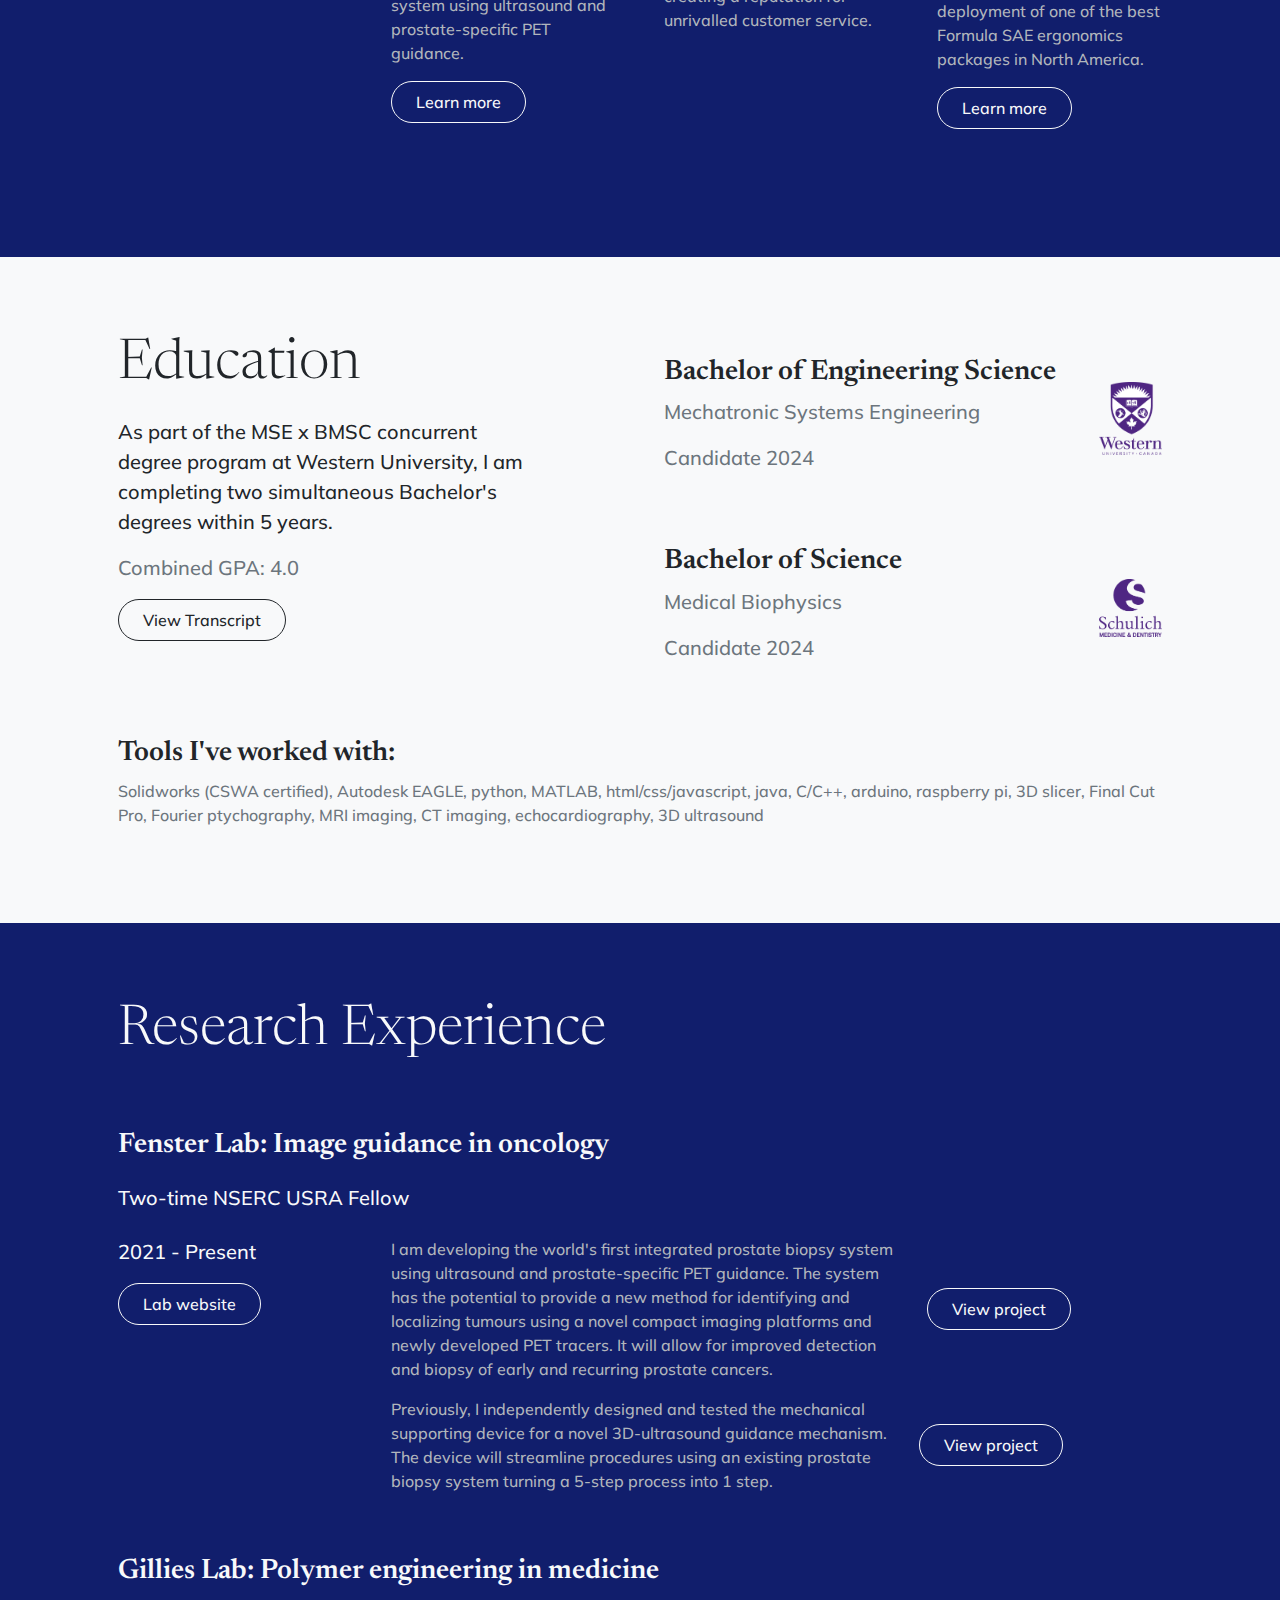
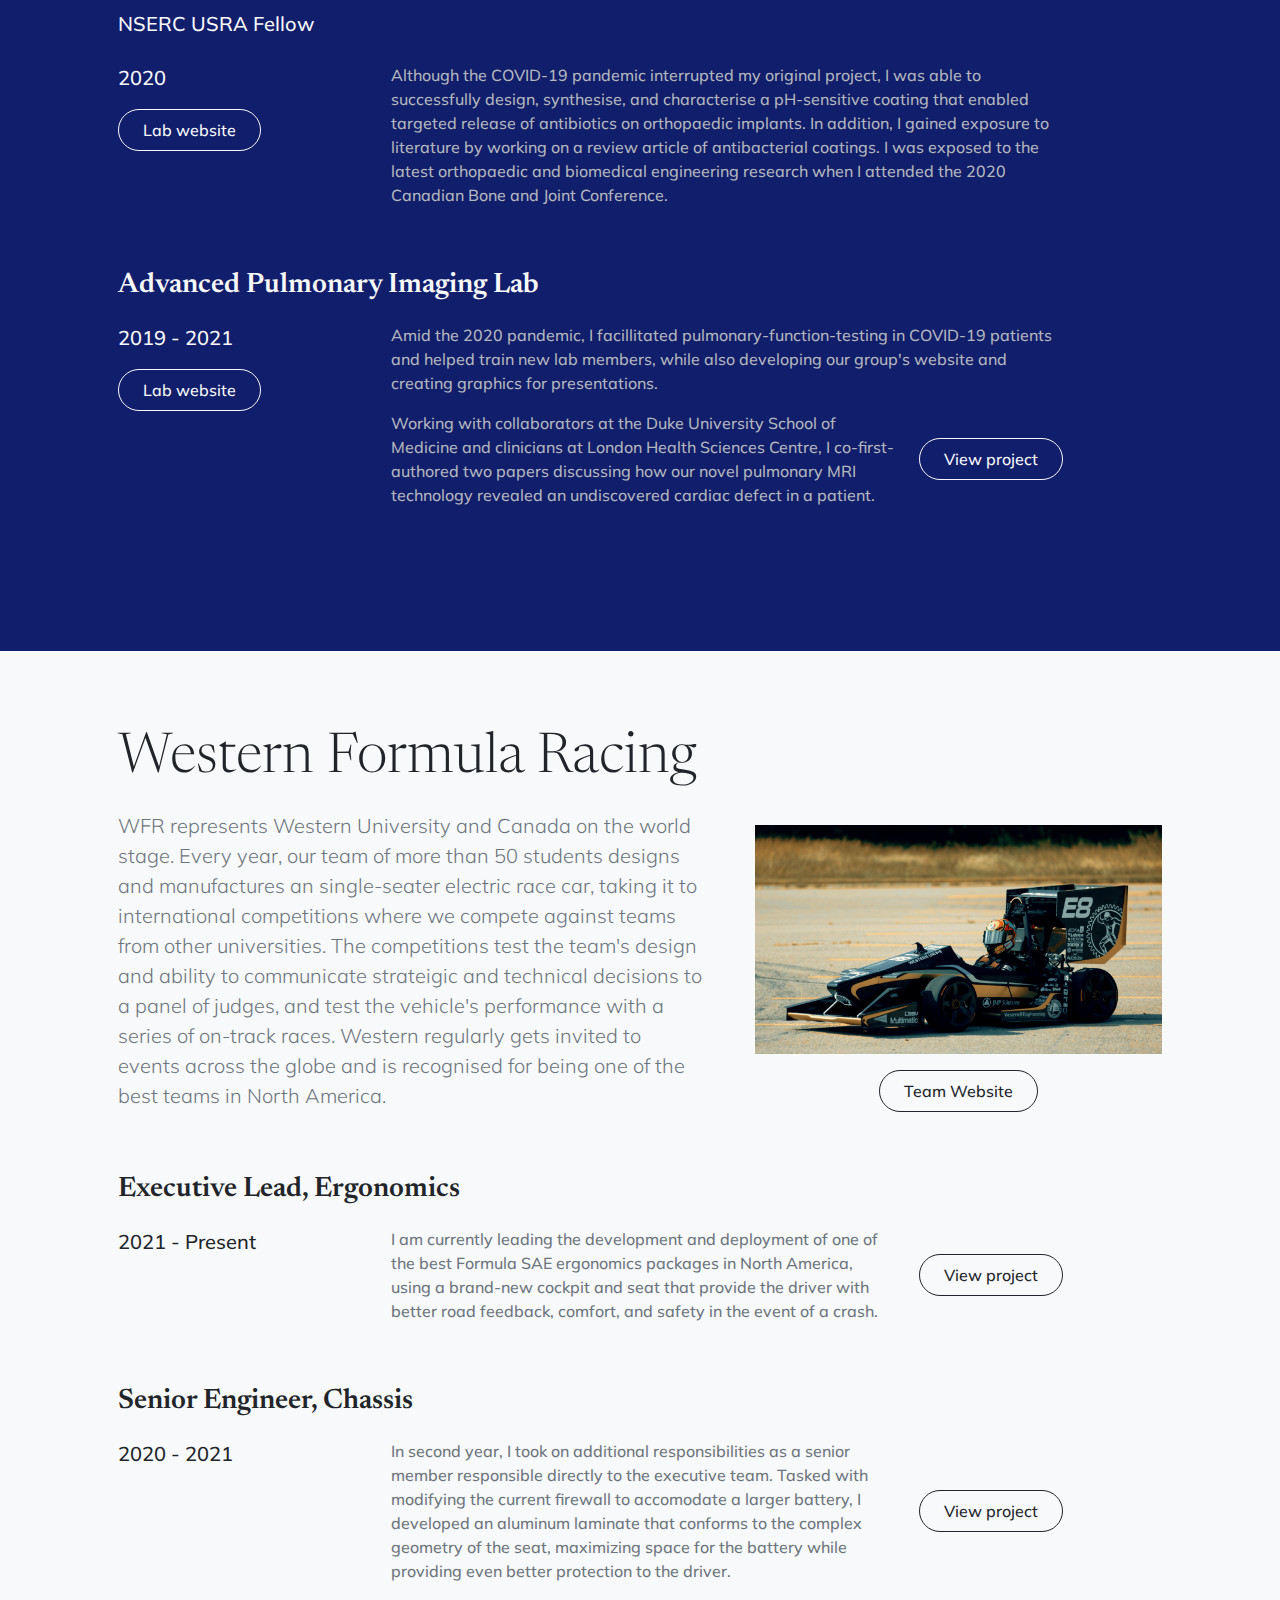
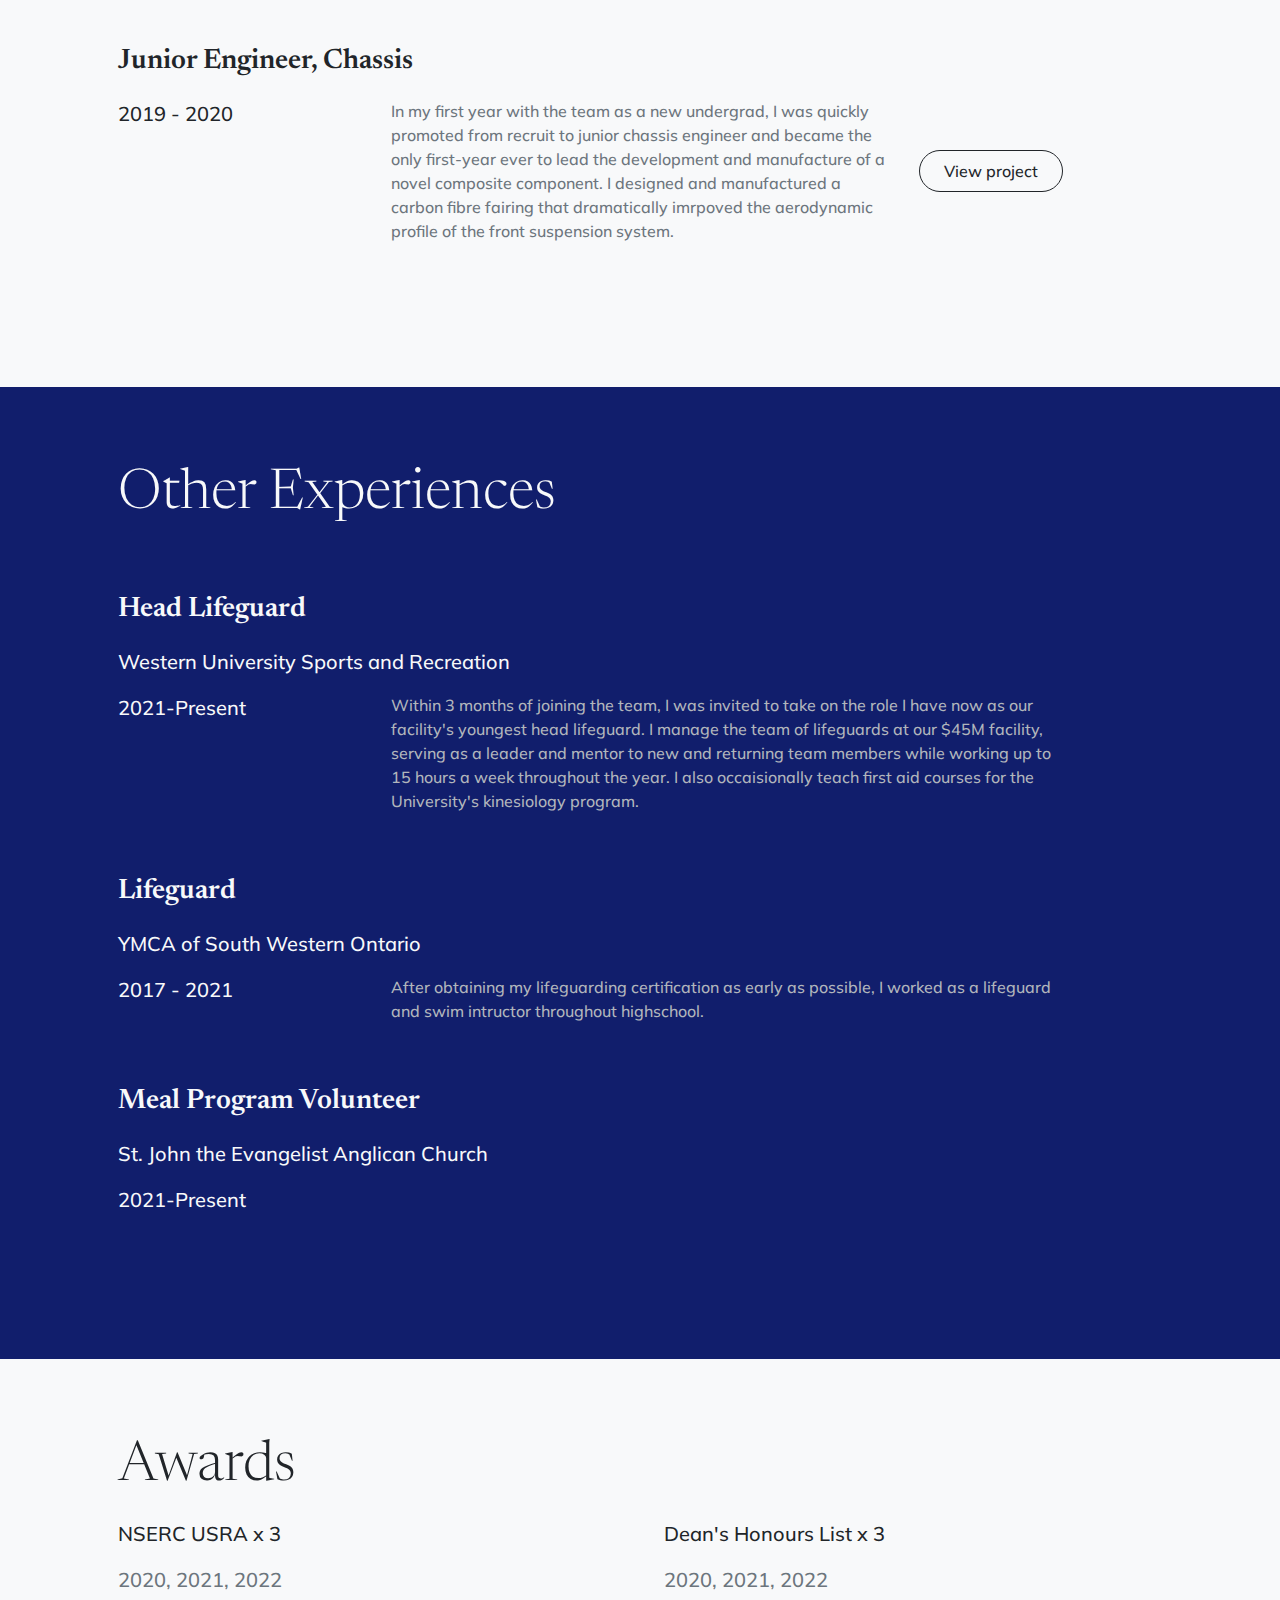
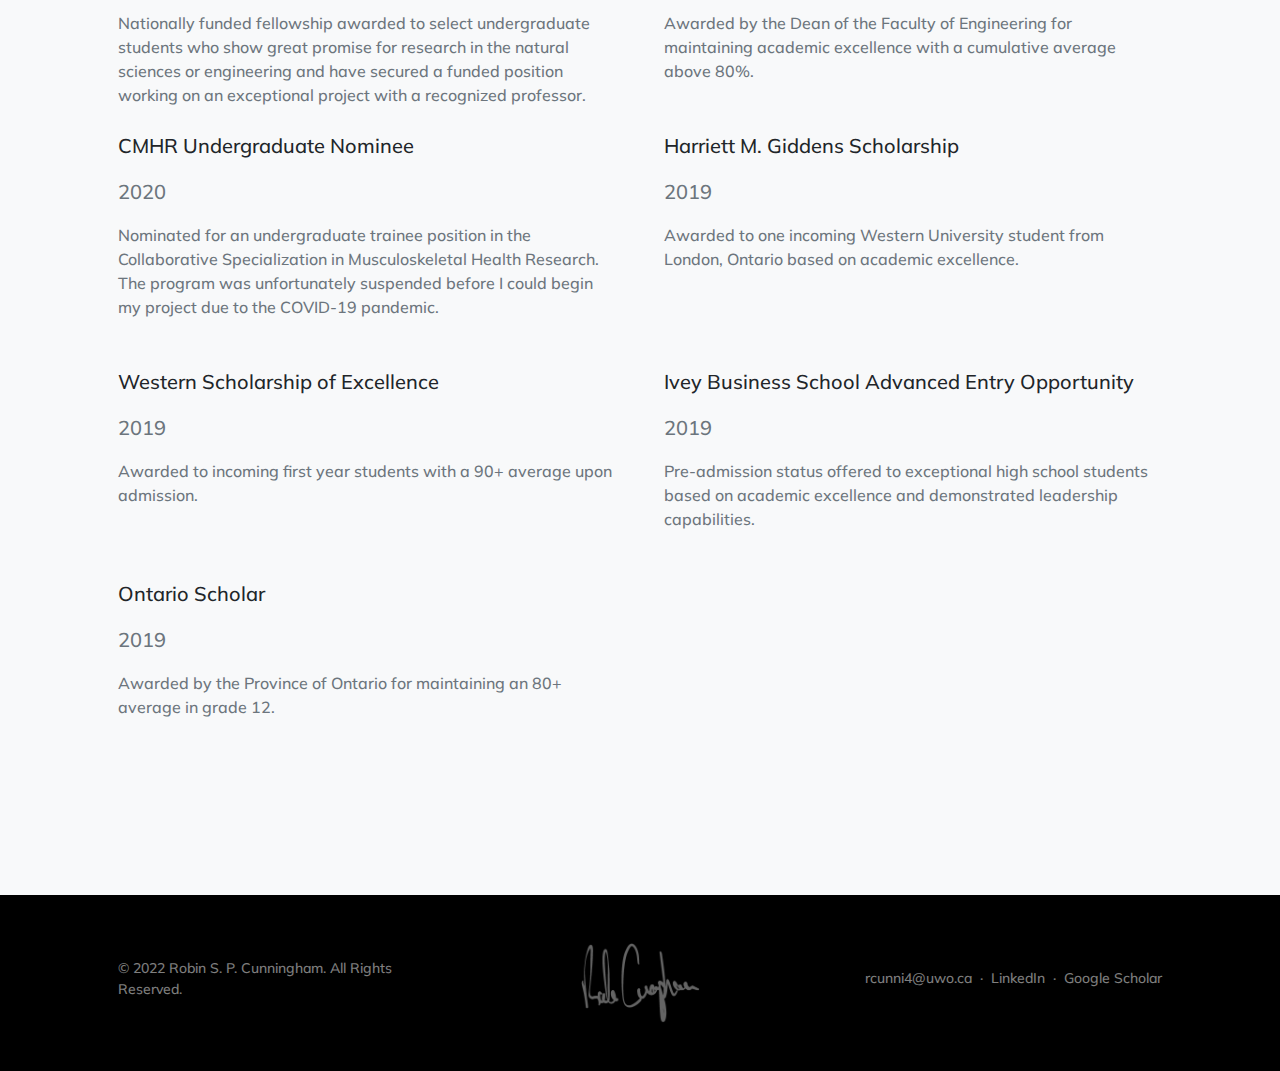
==== commit 936ffdae: "small fixes" ====
--- a/index.html
+++ b/index.html
@@ -112,7 +112,7 @@
                     <h2 class="display-4 lh-1 mb-4 ">Education</h2>
                     <p class="lead fw-normal mb-5 mb-lg-0 ">As part of the MSE x BMSC concurrent degree program at Western University, I am completing two simultaneous Bachelor's degrees within 5 years.</p>
                     <p class="lead fw-normal text-muted mt-3 mb-3">Combined GPA: 4.0</p>
-                    <a class="btn btn-outline-dark py-2 px-4 mb-3 rounded-pill" href="assets/unofficial-transcript-06-22.pdf" target="_blank">View Transcript</a>
+                    <a class="btn btn-outline-dark py-2 px-4 mb-5 rounded-pill" href="assets/unofficial-transcript-06-22.pdf" target="_blank">View Transcript</a>
                 </div>
                 <div class="col-sm-8 col-md-6 ">
                     <div class="row">
@@ -145,9 +145,7 @@
             <p class="text-muted">Solidworks (CSWA certified), Autodesk EAGLE, python, MATLAB, html/css/javascript, java, C/C++, arduino, raspberry pi, 3D slicer, Final Cut Pro, Fourier ptychography, MRI imaging, CT imaging, echocardiography, 3D ultrasound</p>
         </div>
     </section>
-
-    <!-- Past Experiences section -->
-
+    
     <!-- Research Experience -->
     <section class="bg-primary text-light">
         <div class="container px-5">
@@ -165,21 +163,21 @@
                 </div>
                 <div class="col-8">
                     <div class="row">
-                        <div class="col">
+                        <div class="col-9">
                             <p class="mb-3 text-muted">I am developing the world's first integrated prostate biopsy system using ultrasound and prostate-specific PET guidance. The system has the potential to provide a new method for identifying and localizing tumours using a novel compact imaging platforms and newly developed PET tracers. It will allow for improved detection and biopsy of early and recurring prostate cancers.</p>
+                        </div>
+                        <div class="col-3 my-auto text-end">
+                            <a class="btn btn-outline-light py-2 px-4 mb-3 rounded-pill" href="projects/" target="_blank">View project</a>
+                        </div>
+                    </div>
+                    <div class="row">
+                        <div class="col-9">
+                            <p class="mb-3 text-muted">Previously, I independently designed and tested the mechanical supporting device for a novel 3D-ultrasound guidance mechanism. The device will streamline procedures using an existing prostate biopsy system turning a 5-step process into 1 step.</p>
                         </div>
                         <div class="col-3 my-auto">
                             <a class="btn btn-outline-light py-2 px-4 mb-3 rounded-pill" href="projects/" target="_blank">View project</a>
                         </div>
                     </div>
-                    <div class="row">
-                        <div class="col">
-                            <p class="mb-3 text-muted">Previously, I independently designed and tested the mechanical supporting device for a novel 3D-ultrasound guidance mechanism. The device will streamline procedures using an existing prostate biopsy system turning a 5-step process into 1 step.</p>
-                        </div>
-                        <div class="col-3 my-auto">
-                            <a class="btn btn-outline-light py-2 px-4 mb-3 rounded-pill" href="projects/" target="_blank">View project</a>
-                        </div>
-                    </div>
                 </div>
             </div>
 
@@ -192,7 +190,7 @@
                 </div>
                 <div class="col-8">
                     <div class="row">
-                        <div class="col">
+                        <div class="col-12">
                             <p class="mb-3 text-muted">Although the COVID-19 pandemic interrupted my original project, I was able to successfully design, synthesise, and characterise a pH-sensitive coating that enabled targeted release of antibiotics on orthopaedic implants. In addition, I gained exposure to literature by working on a review article of antibacterial coatings. I was exposed to the latest orthopaedic and biomedical engineering research when I attended the 2020 Canadian Bone and Joint Conference.</p>
                         </div>
                     </div>
@@ -207,12 +205,12 @@
                 </div>
                 <div class="col-8">
                     <div class="row">
-                        <div class="col">
+                        <div class="col-12">
                             <p class="mb-3 text-muted">Amid the 2020 pandemic, I facillitated pulmonary-function-testing in COVID-19 patients and helped train new lab members, while also developing our group's website and creating graphics for presentations.</p>
                         </div>
                     </div>
                     <div class="row">
-                        <div class="col">
+                        <div class="col-9">
                             <p class="mb-3 text-muted">Working with collaborators at the Duke University School of Medicine and clinicians at London Health Sciences Centre, I co-first-authored two papers discussing how our novel pulmonary MRI technology revealed an undiscovered cardiac defect in a patient.</p>
                         </div>
                         <div class="col-3 my-auto">
@@ -247,7 +245,7 @@
                 </div>
                 <div class="col-8">
                     <div class="row">
-                        <div class="col">
+                        <div class="col-9">
                             <p class="mb-3 text-muted">I am currently leading the development and deployment of one of the best Formula SAE ergonomics packages in North America, using a brand-new cockpit and seat that provide the driver with better road feedback, comfort, and safety in the event of a crash.</p>
                         </div>
                         <div class="col-3 my-auto">
@@ -264,7 +262,7 @@
                 </div>
                 <div class="col-8">
                     <div class="row">
-                        <div class="col">
+                        <div class="col-9">
                             <p class="mb-3 text-muted">In second year, I took on additional responsibilities as a senior member responsible directly to the executive team. Tasked with modifying the current firewall to accomodate a larger battery, I developed an aluminum laminate that conforms to the complex geometry of the seat, maximizing space for the battery while providing even better protection to the driver.</p>
                         </div>
                         <div class="col-3 my-auto">
@@ -281,7 +279,7 @@
                 </div>
                 <div class="col-8">
                     <div class="row">
-                        <div class="col">
+                        <div class="col-9">
                             <p class="mb-3 text-muted">In my first year with the team as a new undergrad, I was quickly promoted from recruit to junior chassis engineer and became the only first-year ever to lead the development and manufacture of a novel  composite component. I designed and manufactured a carbon fibre fairing that dramatically imrpoved the aerodynamic profile of the front suspension system.</p>
                         </div>
                         <div class="col-3 my-auto">
@@ -334,7 +332,7 @@
         </div>
     </section>
 
-    <!-- Awards and Skills section -->
+    <!-- Awards section -->
 
     <section class="bg-light">
         <div class="container px-5">
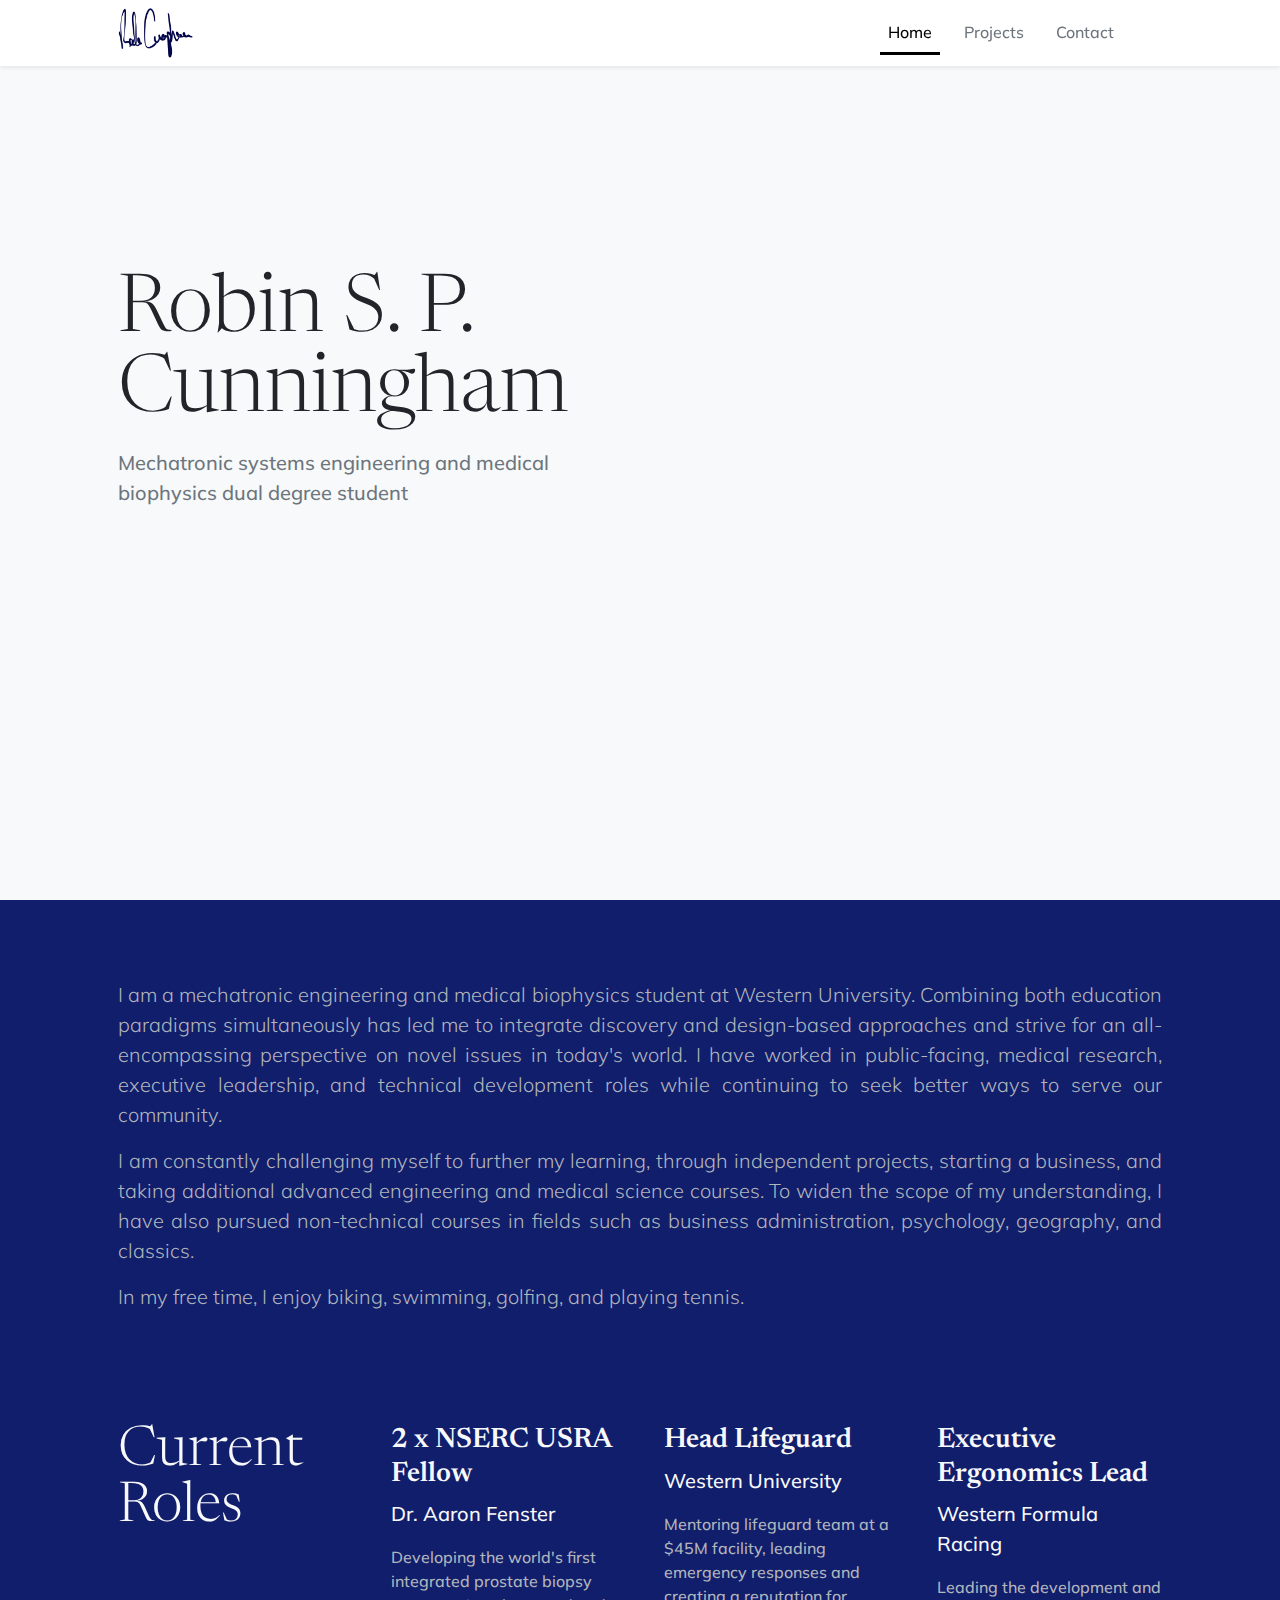
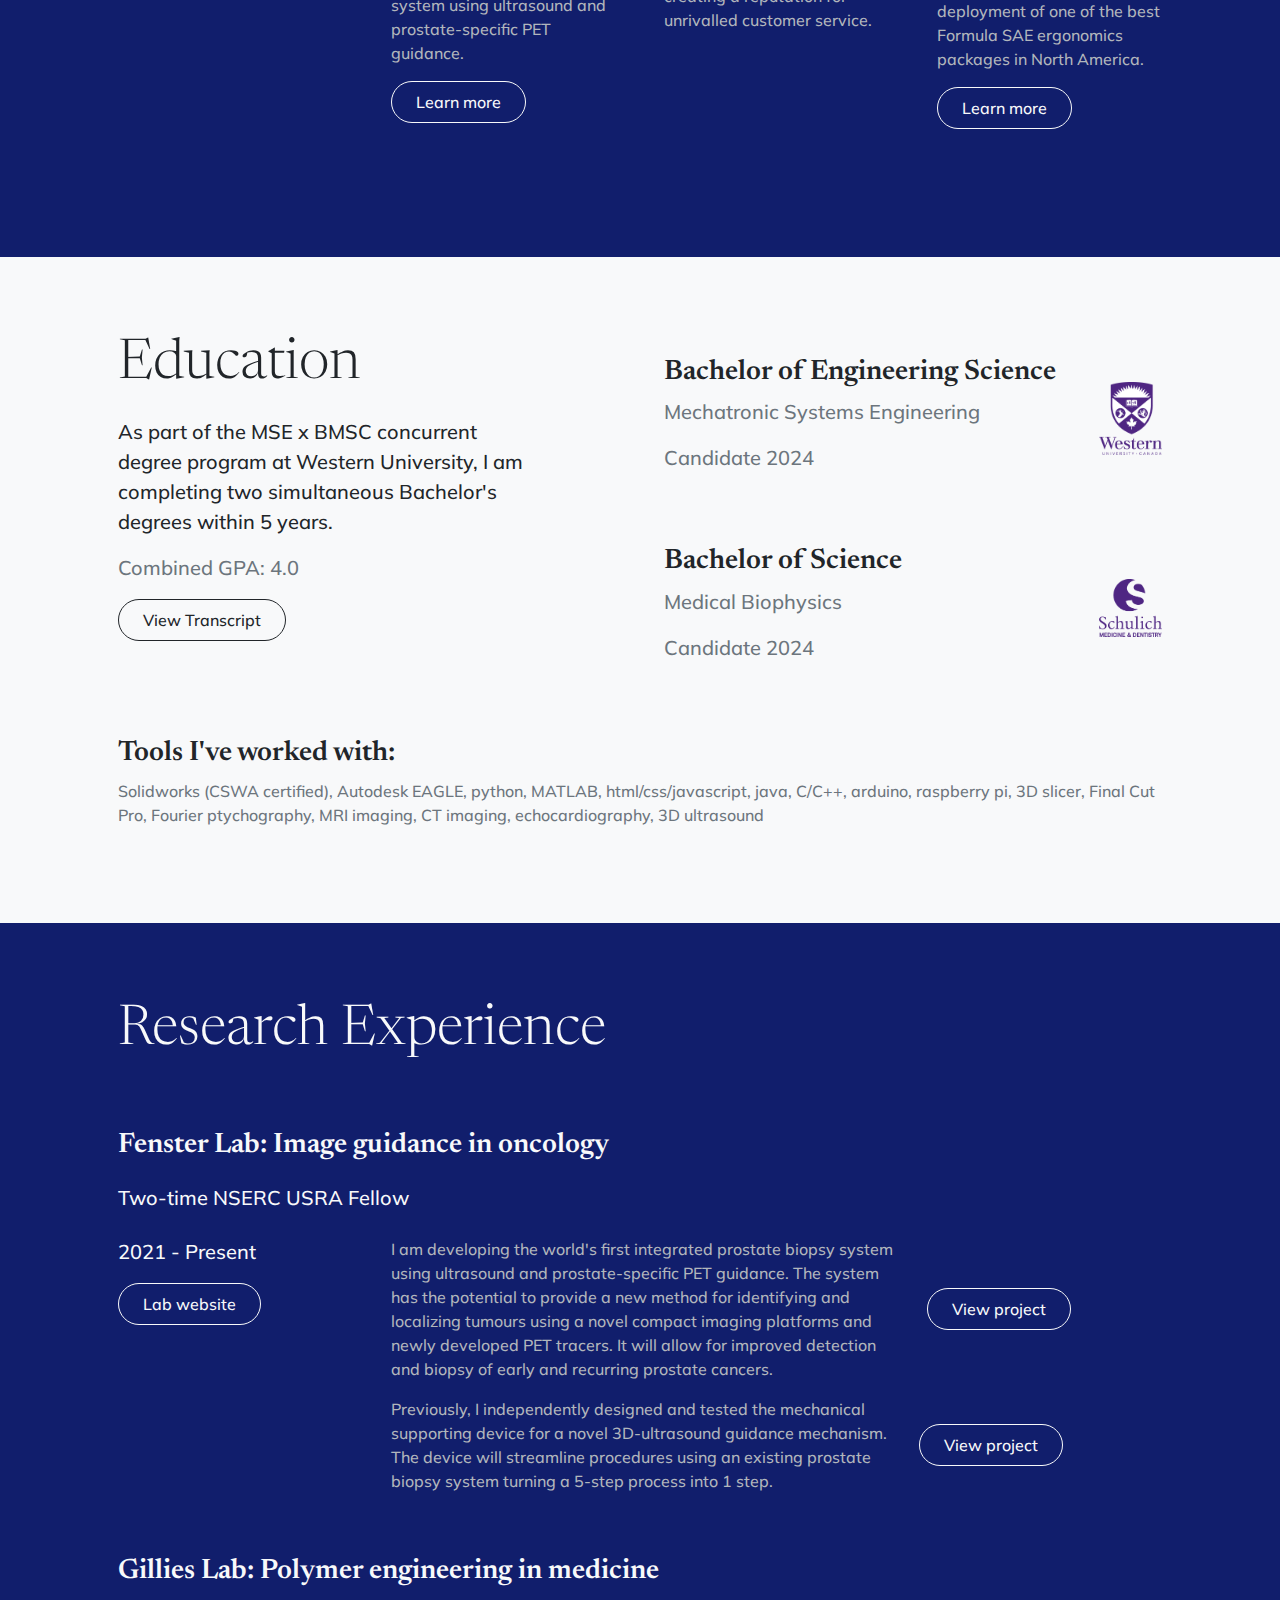
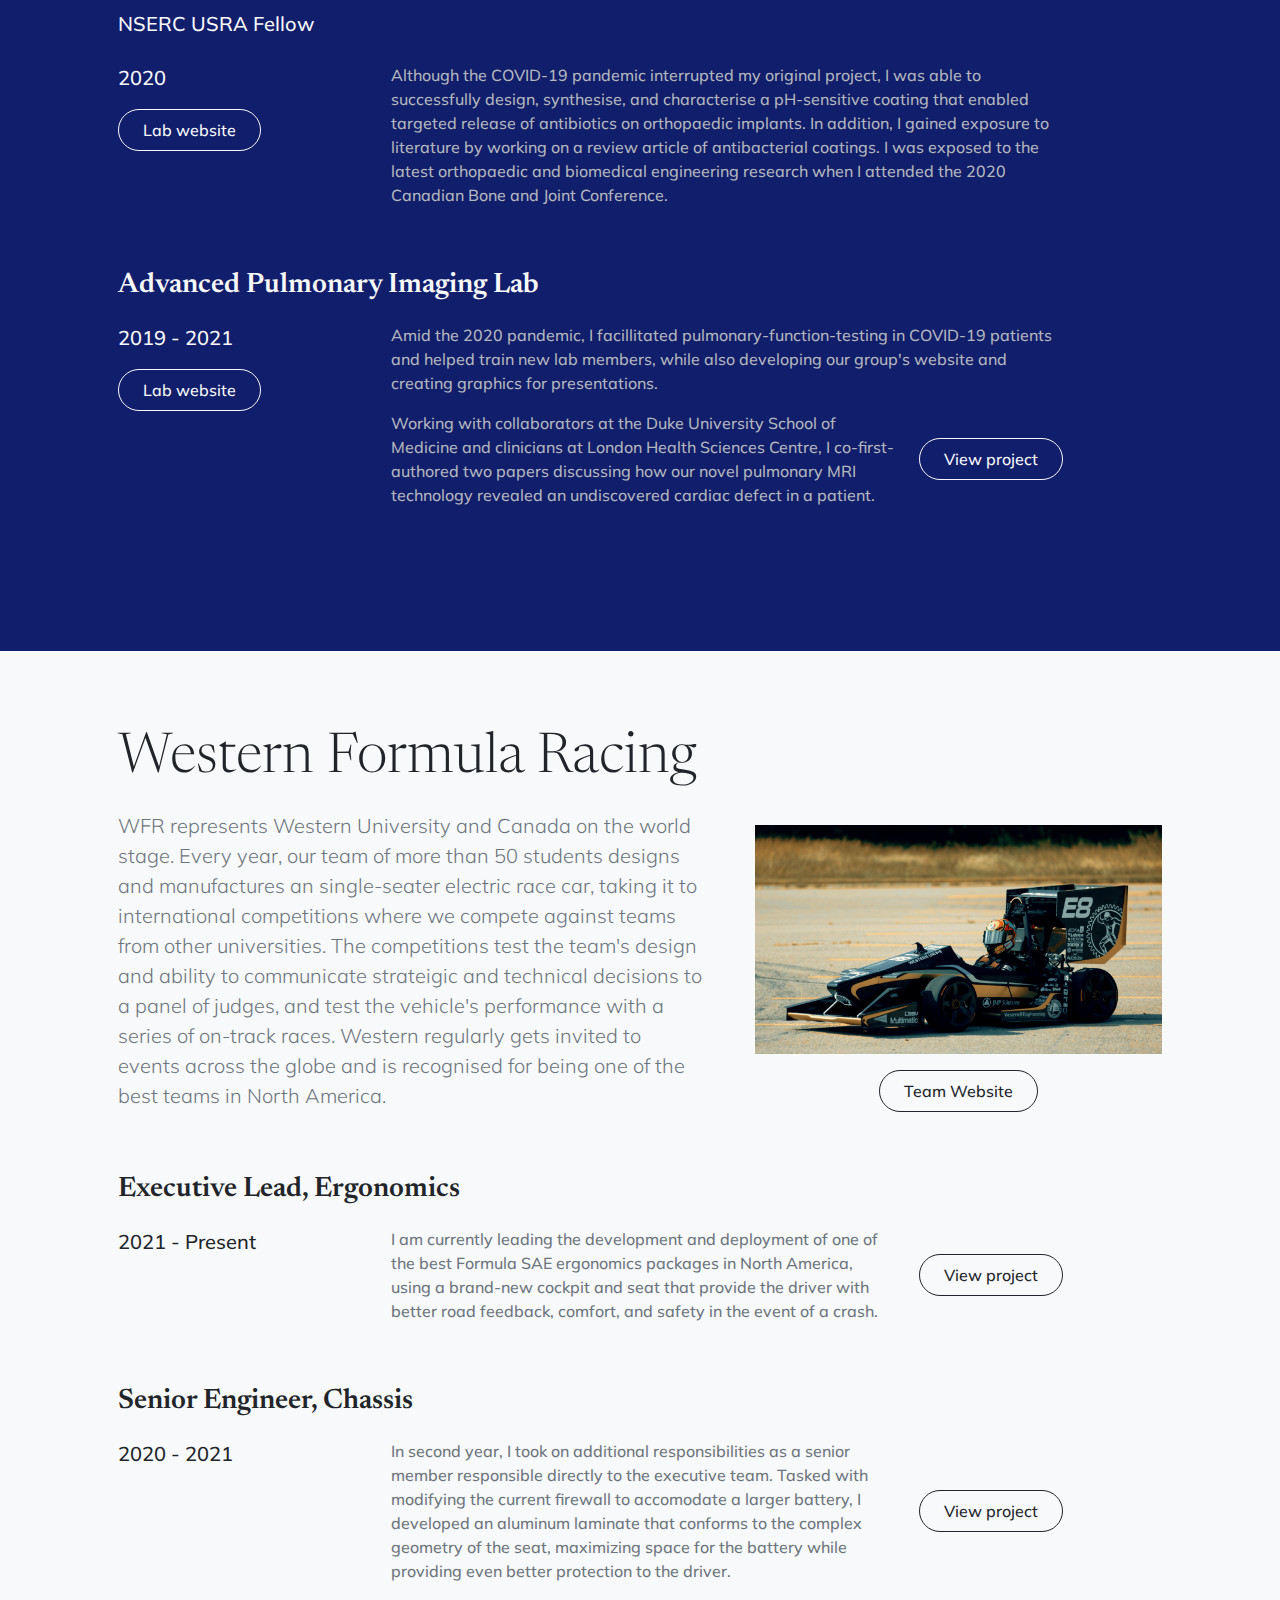
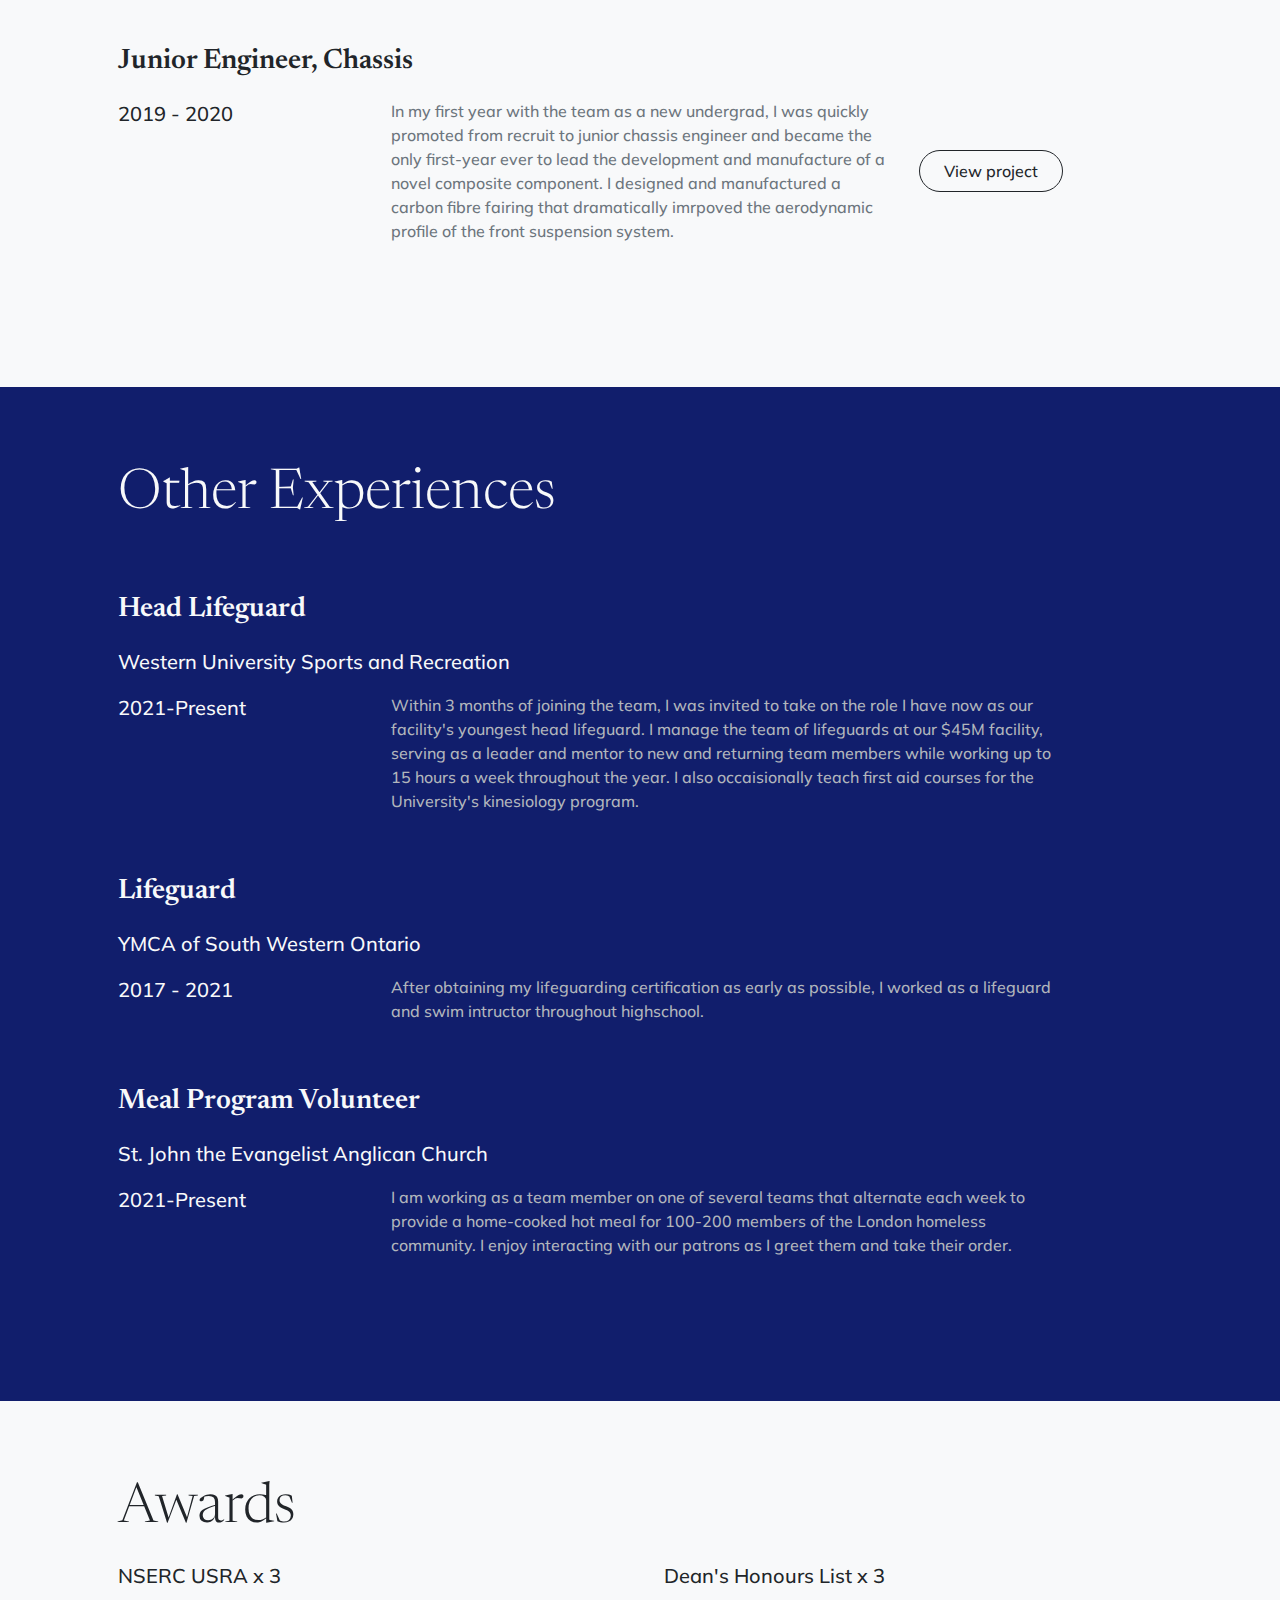
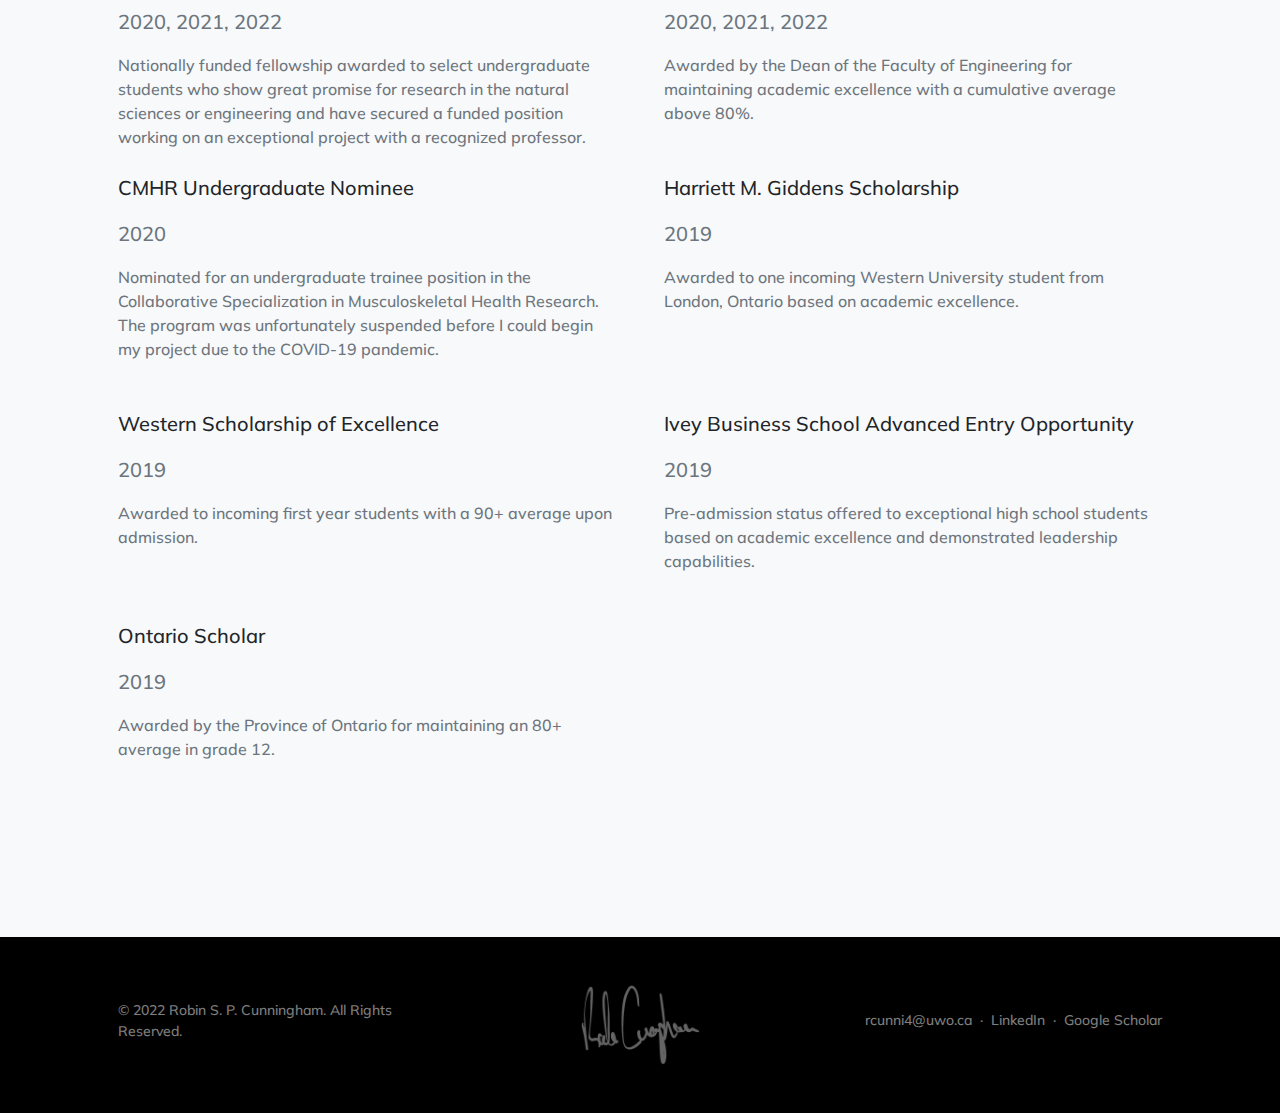
==== commit 90eda223: "added text" ====
--- a/index.html
+++ b/index.html
@@ -60,8 +60,8 @@
         <div class="container px-5">
             <div class="row gx-5 mb-5">
                 <div class="text-start text-justify text-muted mb-5">
-                    <p class="lead">I am a mechatronic engineering and medical biophysics student at Western University. Combining both education paradigms simultaneously has led me to integrate discovery and design-based approaches and strive for an all-encompassing perspective
-                        on novel issues in today's world. I have worked in public-facing, medical research, executive leadership, and technical development roles while continuing to seek better ways to serve our community. </p>
+                    <p class="lead">I am a mechatronic engineering and medical biophysics student at Western University. Combining both education paradigms simultaneously has led me to integrate discovery and design-based approaches and strive for an all-encompassing
+                        perspective on novel issues in today's world. I have worked in public-facing, medical research, executive leadership, and technical development roles while continuing to seek better ways to serve our community. </p>
                     <p class="lead">I am constantly challenging myself to further my learning, through independent projects, starting a business, and taking additional advanced engineering and medical science courses. To widen the scope of my understanding, I have also
                         pursued non-technical courses in fields such as business administration, psychology, geography, and classics.</p>
                     <p class="lead">In my free time, I enjoy biking, swimming, golfing, and playing tennis.</p>
@@ -145,12 +145,12 @@
             <p class="text-muted">Solidworks (CSWA certified), Autodesk EAGLE, python, MATLAB, html/css/javascript, java, C/C++, arduino, raspberry pi, 3D slicer, Final Cut Pro, Fourier ptychography, MRI imaging, CT imaging, echocardiography, 3D ultrasound</p>
         </div>
     </section>
-    
+
     <!-- Research Experience -->
     <section class="bg-primary text-light">
         <div class="container px-5">
             <div class="row gx-5 mb-5">
-                    <h2 class="display-4 lh-1 mb-4 ">Research Experience</h2>
+                <h2 class="display-4 lh-1 mb-4 ">Research Experience</h2>
             </div>
         </div>
         <div class="container px-5">
@@ -164,7 +164,8 @@
                 <div class="col-8">
                     <div class="row">
                         <div class="col-9">
-                            <p class="mb-3 text-muted">I am developing the world's first integrated prostate biopsy system using ultrasound and prostate-specific PET guidance. The system has the potential to provide a new method for identifying and localizing tumours using a novel compact imaging platforms and newly developed PET tracers. It will allow for improved detection and biopsy of early and recurring prostate cancers.</p>
+                            <p class="mb-3 text-muted">I am developing the world's first integrated prostate biopsy system using ultrasound and prostate-specific PET guidance. The system has the potential to provide a new method for identifying and localizing tumours using a novel
+                                compact imaging platforms and newly developed PET tracers. It will allow for improved detection and biopsy of early and recurring prostate cancers.</p>
                         </div>
                         <div class="col-3 my-auto text-end">
                             <a class="btn btn-outline-light py-2 px-4 mb-3 rounded-pill" href="projects/" target="_blank">View project</a>
@@ -172,7 +173,8 @@
                     </div>
                     <div class="row">
                         <div class="col-9">
-                            <p class="mb-3 text-muted">Previously, I independently designed and tested the mechanical supporting device for a novel 3D-ultrasound guidance mechanism. The device will streamline procedures using an existing prostate biopsy system turning a 5-step process into 1 step.</p>
+                            <p class="mb-3 text-muted">Previously, I independently designed and tested the mechanical supporting device for a novel 3D-ultrasound guidance mechanism. The device will streamline procedures using an existing prostate biopsy system turning a 5-step
+                                process into 1 step.</p>
                         </div>
                         <div class="col-3 my-auto">
                             <a class="btn btn-outline-light py-2 px-4 mb-3 rounded-pill" href="projects/" target="_blank">View project</a>
@@ -191,7 +193,9 @@
                 <div class="col-8">
                     <div class="row">
                         <div class="col-12">
-                            <p class="mb-3 text-muted">Although the COVID-19 pandemic interrupted my original project, I was able to successfully design, synthesise, and characterise a pH-sensitive coating that enabled targeted release of antibiotics on orthopaedic implants. In addition, I gained exposure to literature by working on a review article of antibacterial coatings. I was exposed to the latest orthopaedic and biomedical engineering research when I attended the 2020 Canadian Bone and Joint Conference.</p>
+                            <p class="mb-3 text-muted">Although the COVID-19 pandemic interrupted my original project, I was able to successfully design, synthesise, and characterise a pH-sensitive coating that enabled targeted release of antibiotics on orthopaedic implants. In
+                                addition, I gained exposure to literature by working on a review article of antibacterial coatings. I was exposed to the latest orthopaedic and biomedical engineering research when I attended the 2020 Canadian Bone and
+                                Joint Conference.</p>
                         </div>
                     </div>
                 </div>
@@ -211,7 +215,8 @@
                     </div>
                     <div class="row">
                         <div class="col-9">
-                            <p class="mb-3 text-muted">Working with collaborators at the Duke University School of Medicine and clinicians at London Health Sciences Centre, I co-first-authored two papers discussing how our novel pulmonary MRI technology revealed an undiscovered cardiac defect in a patient.</p>
+                            <p class="mb-3 text-muted">Working with collaborators at the Duke University School of Medicine and clinicians at London Health Sciences Centre, I co-first-authored two papers discussing how our novel pulmonary MRI technology revealed an undiscovered
+                                cardiac defect in a patient.</p>
                         </div>
                         <div class="col-3 my-auto">
                             <a class="btn btn-outline-light py-2 px-4 mb-3 rounded-pill" href="projects/" target="_blank">View project</a>
@@ -221,7 +226,7 @@
             </div>
         </div>
     </section>
-    
+
     <!-- WFR -->
     <section class="bg-light text-dark">
         <div class="container px-5">
@@ -230,7 +235,9 @@
                 <h2 class="display-4 lh-1 mb-4 ">Western Formula Racing</h2>
 
                 <div class="col my-auto">
-                    <p class="lead text-muted">WFR represents Western University and Canada on the world stage. Every year, our team of more than 50 students designs and manufactures an single-seater electric race car, taking it to international competitions where we compete  against teams from other universities. The competitions test the team's design and ability to communicate strateigic and technical decisions to a panel of judges, and test the vehicle's performance with a series of on-track races. Western regularly gets invited to events across the globe and is recognised for being one of the best teams in North America.</p>
+                    <p class="lead text-muted">WFR represents Western University and Canada on the world stage. Every year, our team of more than 50 students designs and manufactures an single-seater electric race car, taking it to international competitions where we compete against
+                        teams from other universities. The competitions test the team's design and ability to communicate strateigic and technical decisions to a panel of judges, and test the vehicle's performance with a series of on-track races. Western
+                        regularly gets invited to events across the globe and is recognised for being one of the best teams in North America.</p>
                 </div>
                 <div class="col-5 my-auto text-center">
                     <img class="w-100 mb-3" src="/assets/img/WFR20E-2.png">
@@ -246,7 +253,8 @@
                 <div class="col-8">
                     <div class="row">
                         <div class="col-9">
-                            <p class="mb-3 text-muted">I am currently leading the development and deployment of one of the best Formula SAE ergonomics packages in North America, using a brand-new cockpit and seat that provide the driver with better road feedback, comfort, and safety in the event of a crash.</p>
+                            <p class="mb-3 text-muted">I am currently leading the development and deployment of one of the best Formula SAE ergonomics packages in North America, using a brand-new cockpit and seat that provide the driver with better road feedback, comfort, and safety
+                                in the event of a crash.</p>
                         </div>
                         <div class="col-3 my-auto">
                             <a class="btn btn-outline-dark py-2 px-4 mb-3 rounded-pill" href="projects/" target="_blank">View project</a>
@@ -263,7 +271,8 @@
                 <div class="col-8">
                     <div class="row">
                         <div class="col-9">
-                            <p class="mb-3 text-muted">In second year, I took on additional responsibilities as a senior member responsible directly to the executive team. Tasked with modifying the current firewall to accomodate a larger battery, I developed an aluminum laminate that conforms to the complex geometry of the seat, maximizing space for the battery while providing even better protection to the driver.</p>
+                            <p class="mb-3 text-muted">In second year, I took on additional responsibilities as a senior member responsible directly to the executive team. Tasked with modifying the current firewall to accomodate a larger battery, I developed an aluminum laminate
+                                that conforms to the complex geometry of the seat, maximizing space for the battery while providing even better protection to the driver.</p>
                         </div>
                         <div class="col-3 my-auto">
                             <a class="btn btn-outline-dark py-2 px-4 mb-3 rounded-pill" href="projects/" target="_blank">View project</a>
@@ -280,7 +289,8 @@
                 <div class="col-8">
                     <div class="row">
                         <div class="col-9">
-                            <p class="mb-3 text-muted">In my first year with the team as a new undergrad, I was quickly promoted from recruit to junior chassis engineer and became the only first-year ever to lead the development and manufacture of a novel  composite component. I designed and manufactured a carbon fibre fairing that dramatically imrpoved the aerodynamic profile of the front suspension system.</p>
+                            <p class="mb-3 text-muted">In my first year with the team as a new undergrad, I was quickly promoted from recruit to junior chassis engineer and became the only first-year ever to lead the development and manufacture of a novel composite component. I
+                                designed and manufactured a carbon fibre fairing that dramatically imrpoved the aerodynamic profile of the front suspension system.</p>
                         </div>
                         <div class="col-3 my-auto">
                             <a class="btn btn-outline-dark py-2 px-4 mb-3 rounded-pill" href="projects/" target="_blank">View project</a>
@@ -295,7 +305,7 @@
     <section class="bg-primary text-light">
         <div class="container px-5">
             <div class="row gx-5 mb-5">
-                    <h2 class="display-4 lh-1 mb-4 ">Other Experiences</h2>
+                <h2 class="display-4 lh-1 mb-4 ">Other Experiences</h2>
             </div>
         </div>
         <div class="container px-5">
@@ -306,7 +316,8 @@
                     <p class="lead fw-normal">2021-Present</p>
                 </div>
                 <div class="col-8">
-                    <p class="mb-3 text-muted">Within 3 months of joining the team, I was invited to take on the role I have now as our facility's youngest head lifeguard. I manage the team of lifeguards at our $45M facility, serving as a leader and mentor to new and returning team members while working up to 15 hours a week throughout the year. I also occaisionally teach first aid courses for the University's kinesiology program. </p>
+                    <p class="mb-3 text-muted">Within 3 months of joining the team, I was invited to take on the role I have now as our facility's youngest head lifeguard. I manage the team of lifeguards at our $45M facility, serving as a leader and mentor to new and returning
+                        team members while working up to 15 hours a week throughout the year. I also occaisionally teach first aid courses for the University's kinesiology program. </p>
                 </div>
             </div>
             <div class="row gx-5 mb-5">
@@ -326,7 +337,8 @@
                     <p class="lead fw-normal">2021-Present</p>
                 </div>
                 <div class="col-8">
-                    <p class="mb-3 text-muted"></p>
+                    <p class="mb-3 text-muted">I am working as a team member on one of several teams that alternate each week to provide a home-cooked hot meal for 100-200 members of the London homeless community. I enjoy interacting with our patrons as I greet them and take their
+                        order.</p>
                 </div>
             </div>
         </div>
@@ -341,7 +353,9 @@
                 <div class="col-12 col-lg-6 ">
                     <p class="lead fw-normal">NSERC USRA x 3</p>
                     <p class="lead fw-normal text-muted">2020, 2021, 2022</p>
-                    <p class="text-muted">Nationally funded fellowship awarded to select undergraduate students who show great promise for research in the natural sciences or engineering and have secured a funded position working on an exceptional project with a recognized professor.</p>
+                    <p class="text-muted">Nationally funded fellowship awarded to select undergraduate students who show great promise for research in the natural sciences or engineering and have secured a funded position working on an exceptional project with a recognized
+                        professor.
+                    </p>
                 </div>
                 <div class="col-12 col-lg-6 ">
                     <div class="mb-5">
@@ -357,7 +371,7 @@
                         <p class="text-muted">Nominated for an undergraduate trainee position in the Collaborative Specialization in Musculoskeletal Health Research. The program was unfortunately suspended before I could begin my project due to the COVID-19 pandemic.</p>
                     </div>
                 </div>
-                <div class="col-12 col-lg-6 ">      
+                <div class="col-12 col-lg-6 ">
                     <div class="mb-5">
                         <p class="lead fw-normal">Harriett M. Giddens Scholarship</p>
                         <p class="lead fw-normal text-muted">2019</p>
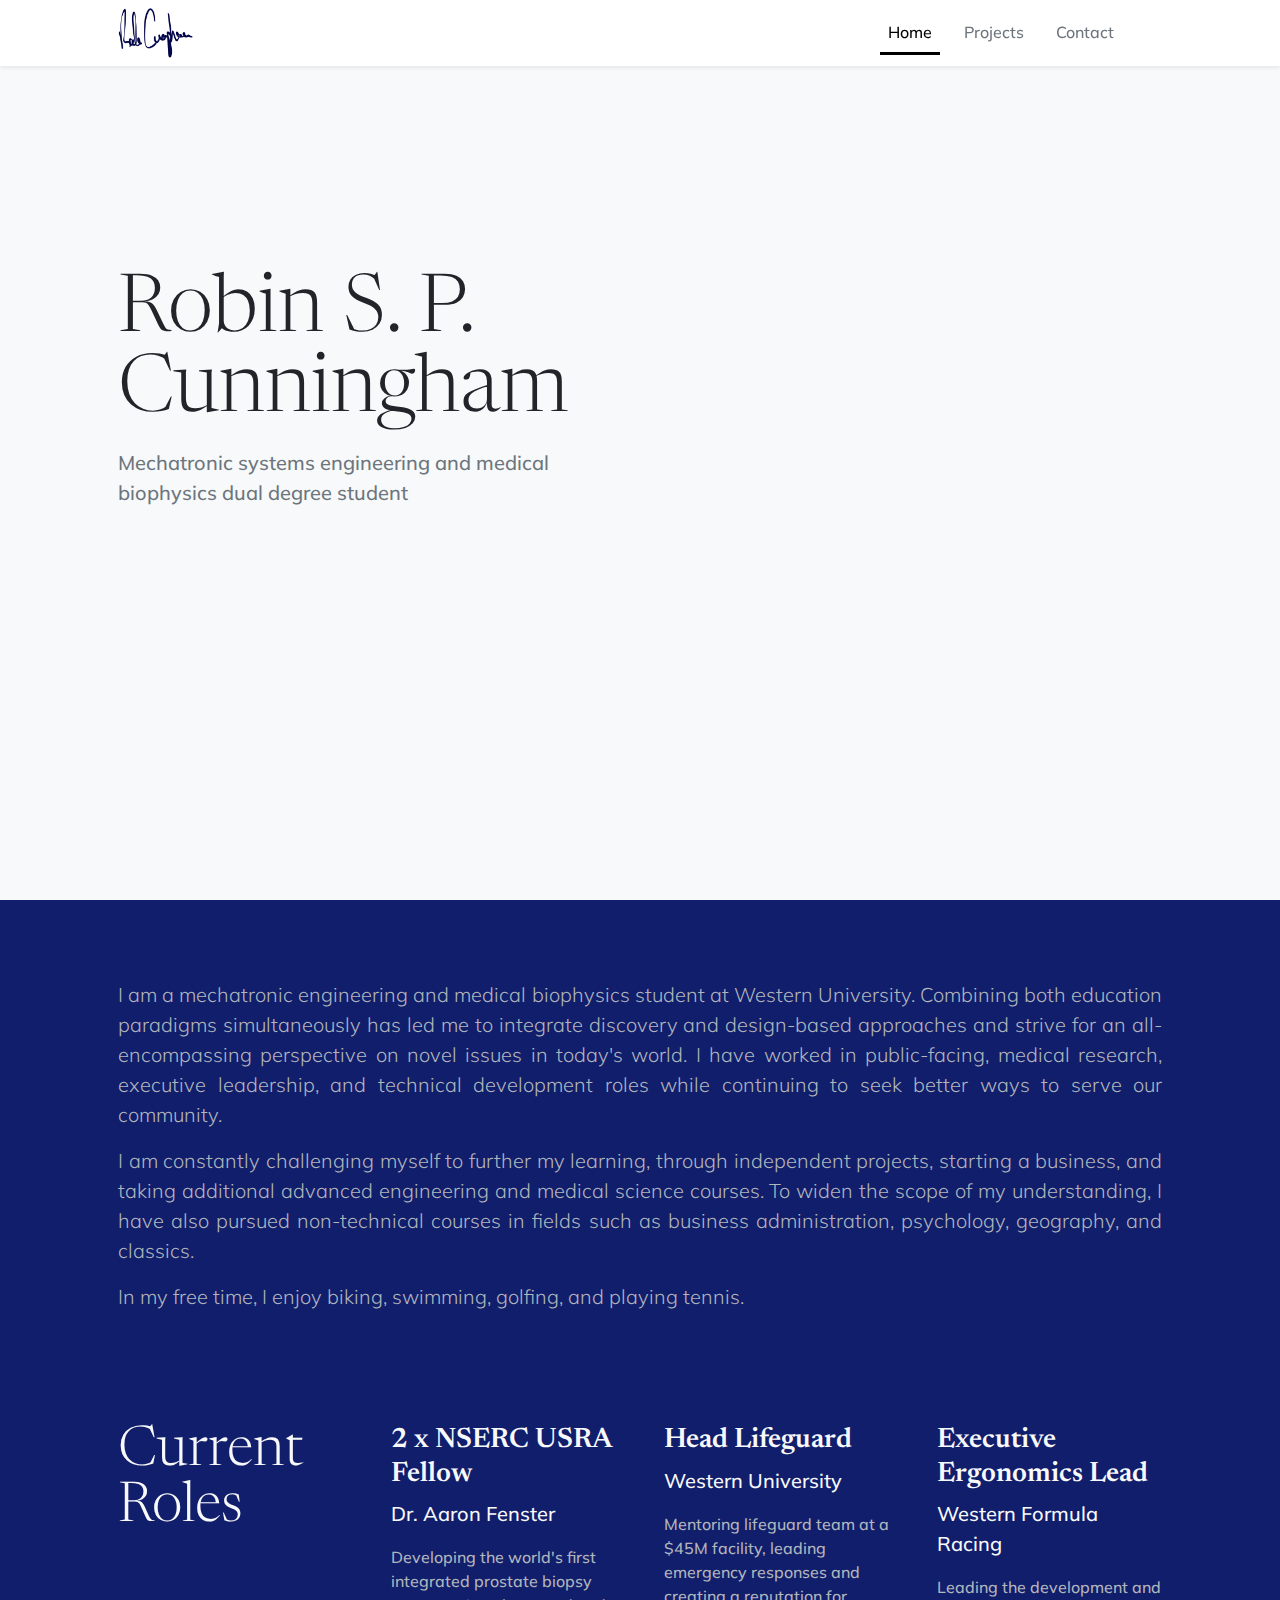
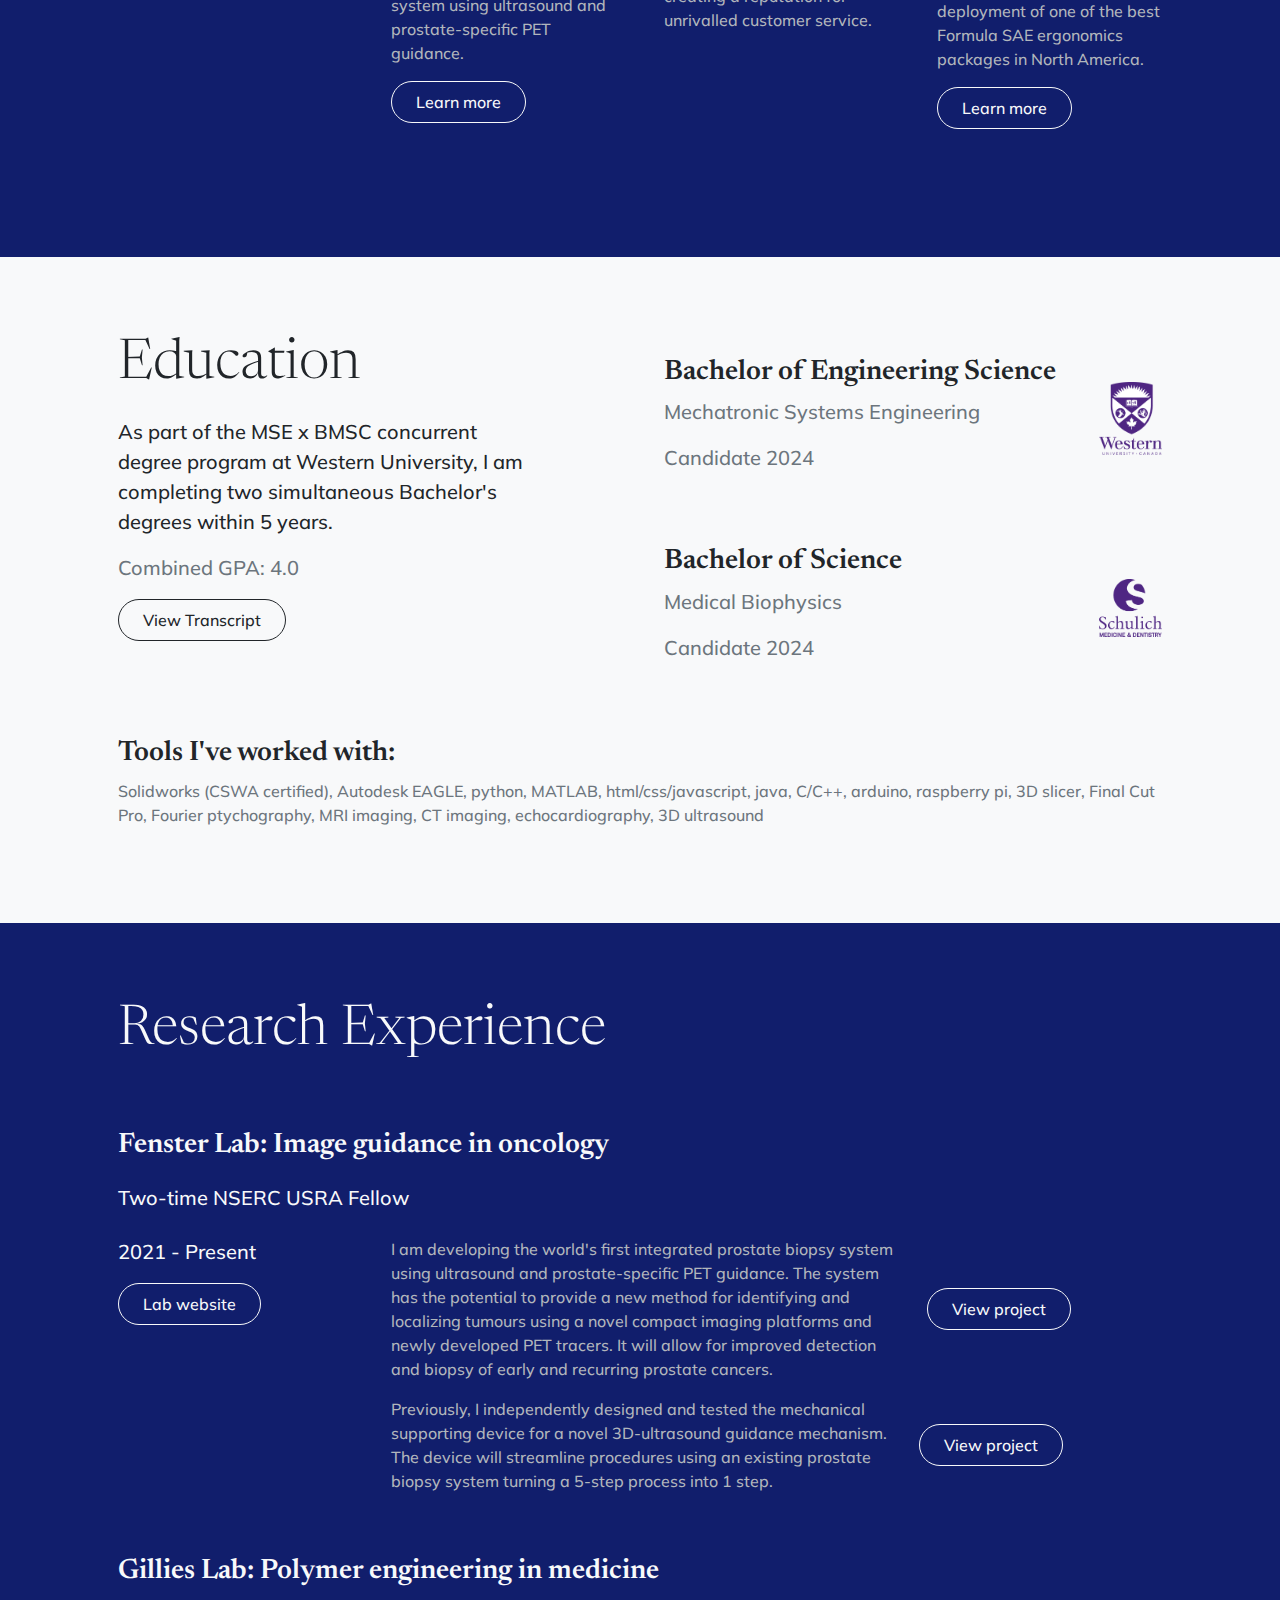
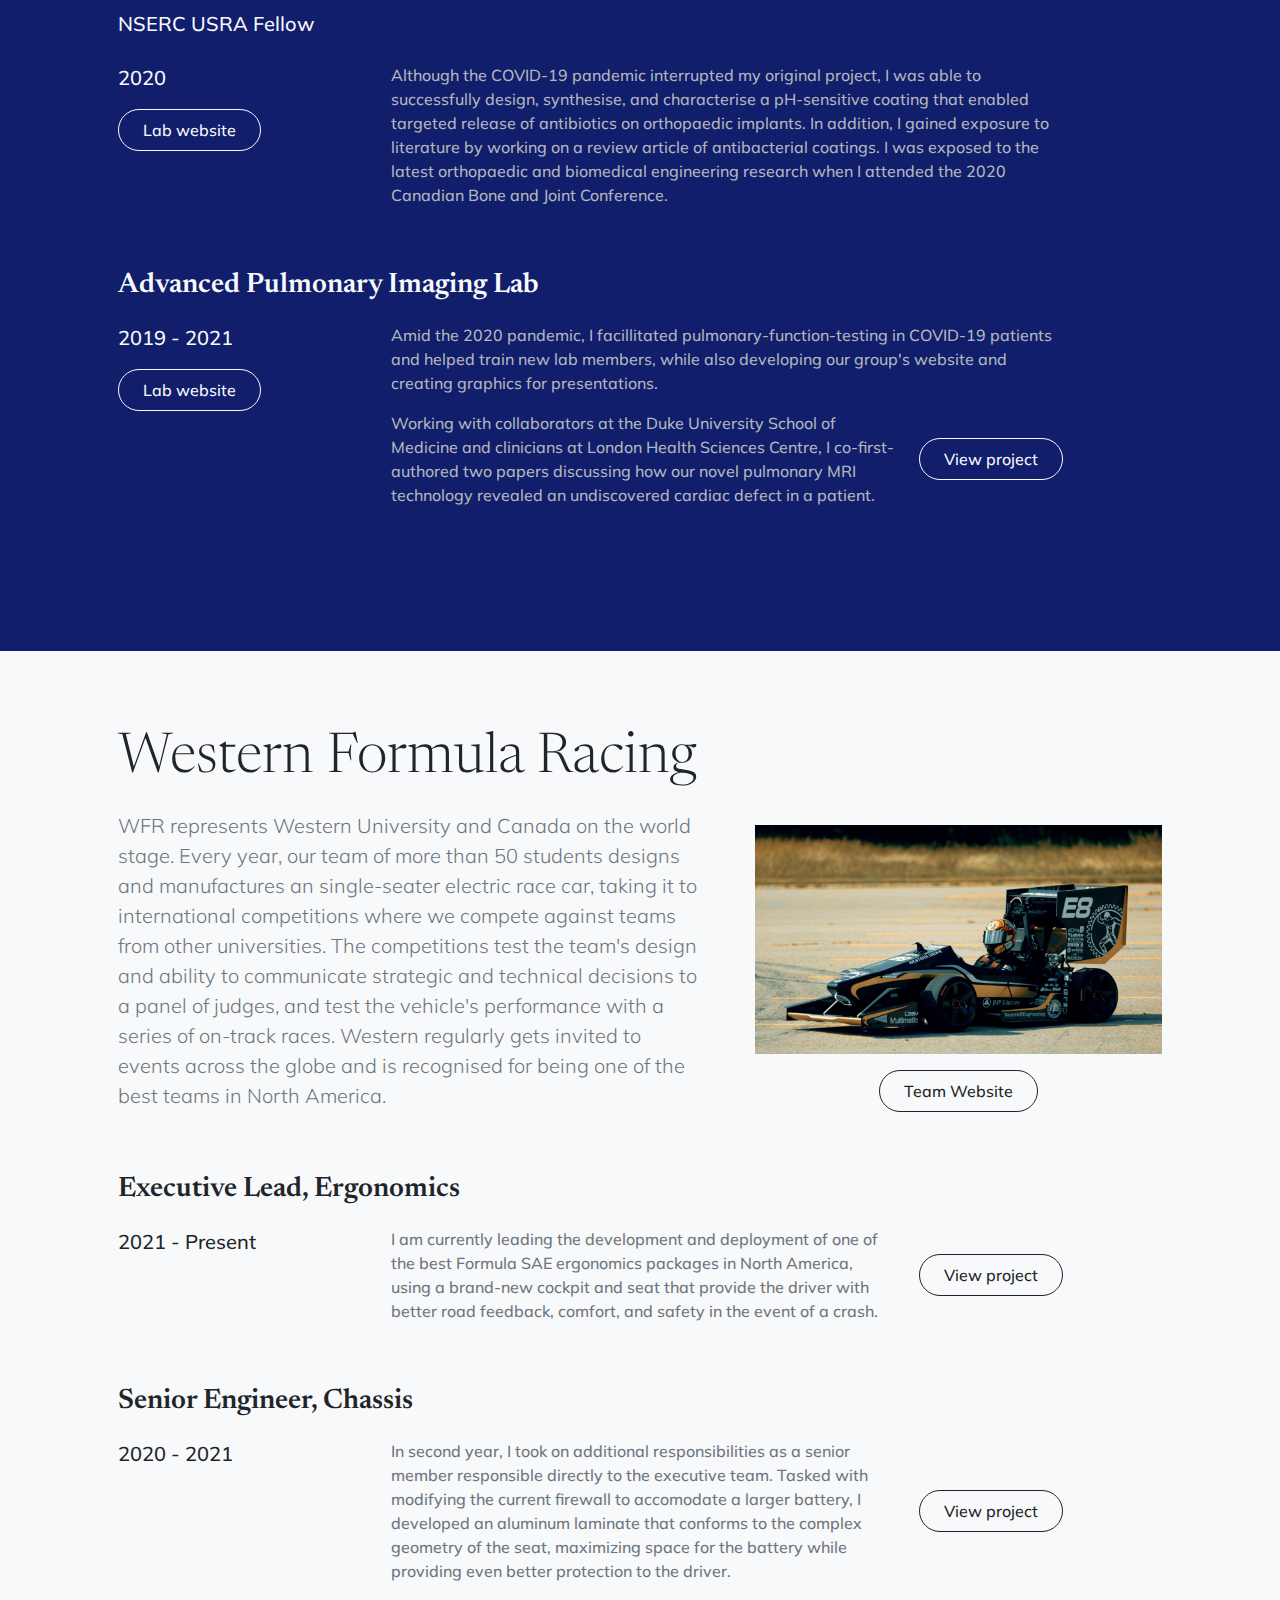
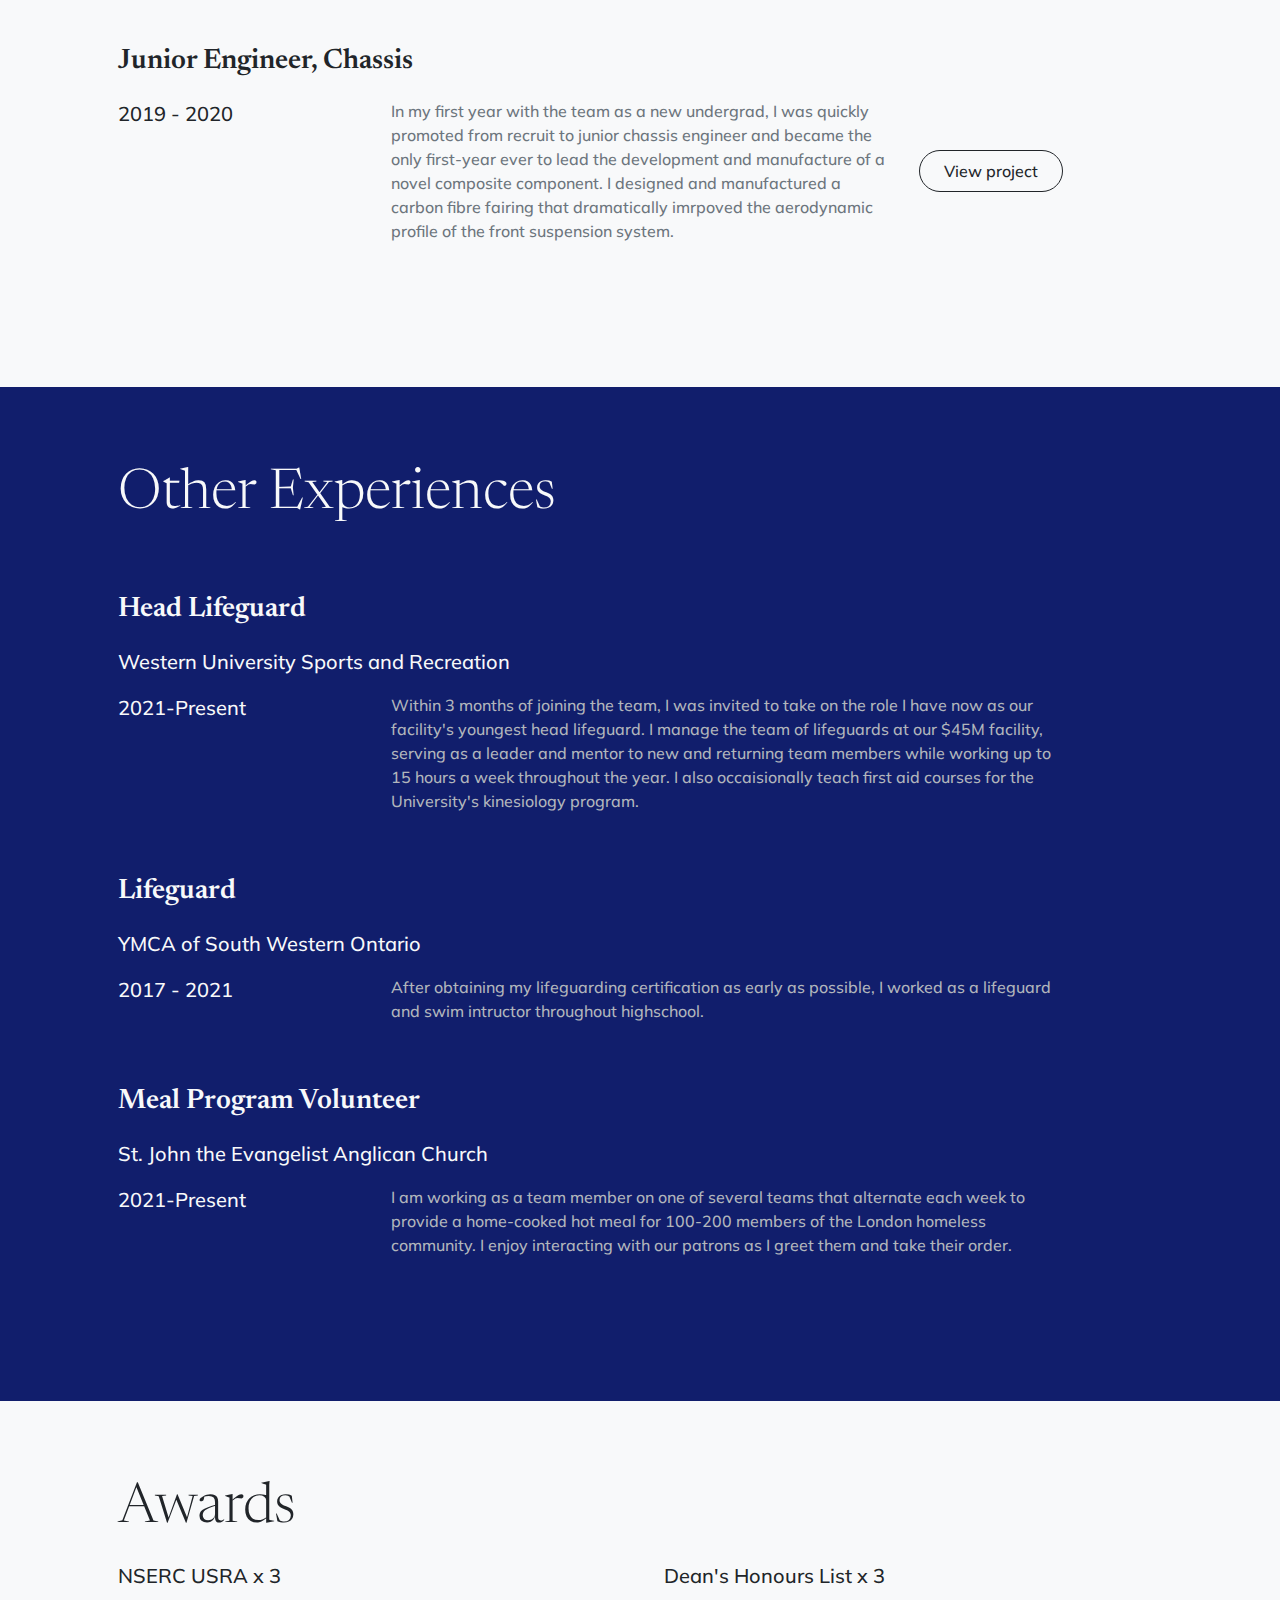
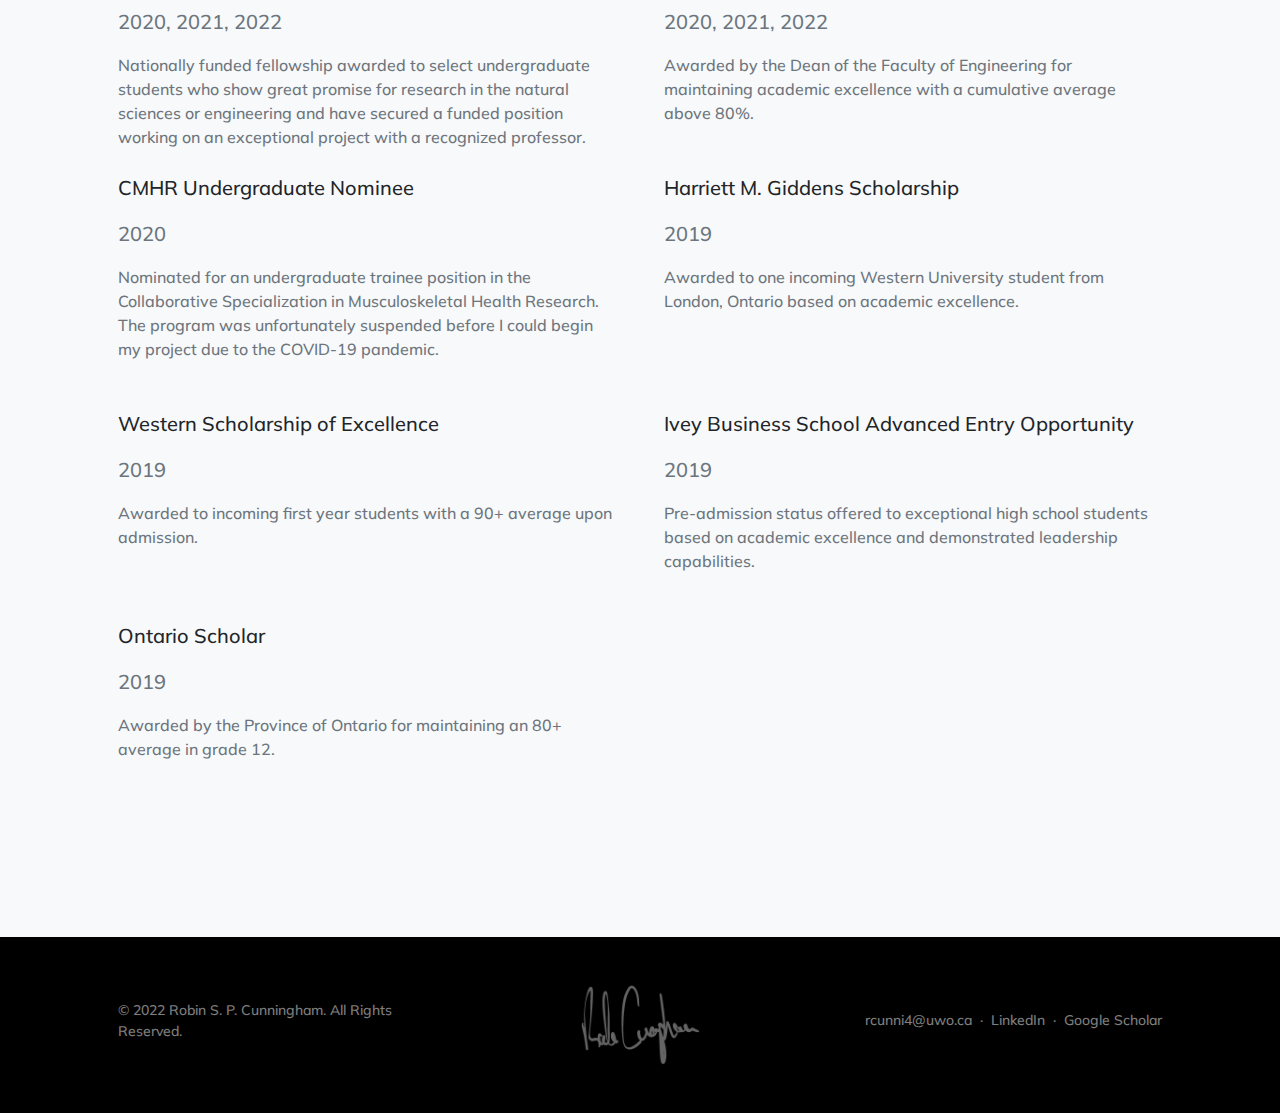
==== commit 23bd4404: "spelling" ====
--- a/index.html
+++ b/index.html
@@ -236,7 +236,7 @@
 
                 <div class="col my-auto">
                     <p class="lead text-muted">WFR represents Western University and Canada on the world stage. Every year, our team of more than 50 students designs and manufactures an single-seater electric race car, taking it to international competitions where we compete against
-                        teams from other universities. The competitions test the team's design and ability to communicate strateigic and technical decisions to a panel of judges, and test the vehicle's performance with a series of on-track races. Western
+                        teams from other universities. The competitions test the team's design and ability to communicate strategic and technical decisions to a panel of judges, and test the vehicle's performance with a series of on-track races. Western
                         regularly gets invited to events across the globe and is recognised for being one of the best teams in North America.</p>
                 </div>
                 <div class="col-5 my-auto text-center">
@@ -338,7 +338,8 @@
                 </div>
                 <div class="col-8">
                     <p class="mb-3 text-muted">I am working as a team member on one of several teams that alternate each week to provide a home-cooked hot meal for 100-200 members of the London homeless community. I enjoy interacting with our patrons as I greet them and take their
-                        order.</p>
+                        order.
+                    </p>
                 </div>
             </div>
         </div>
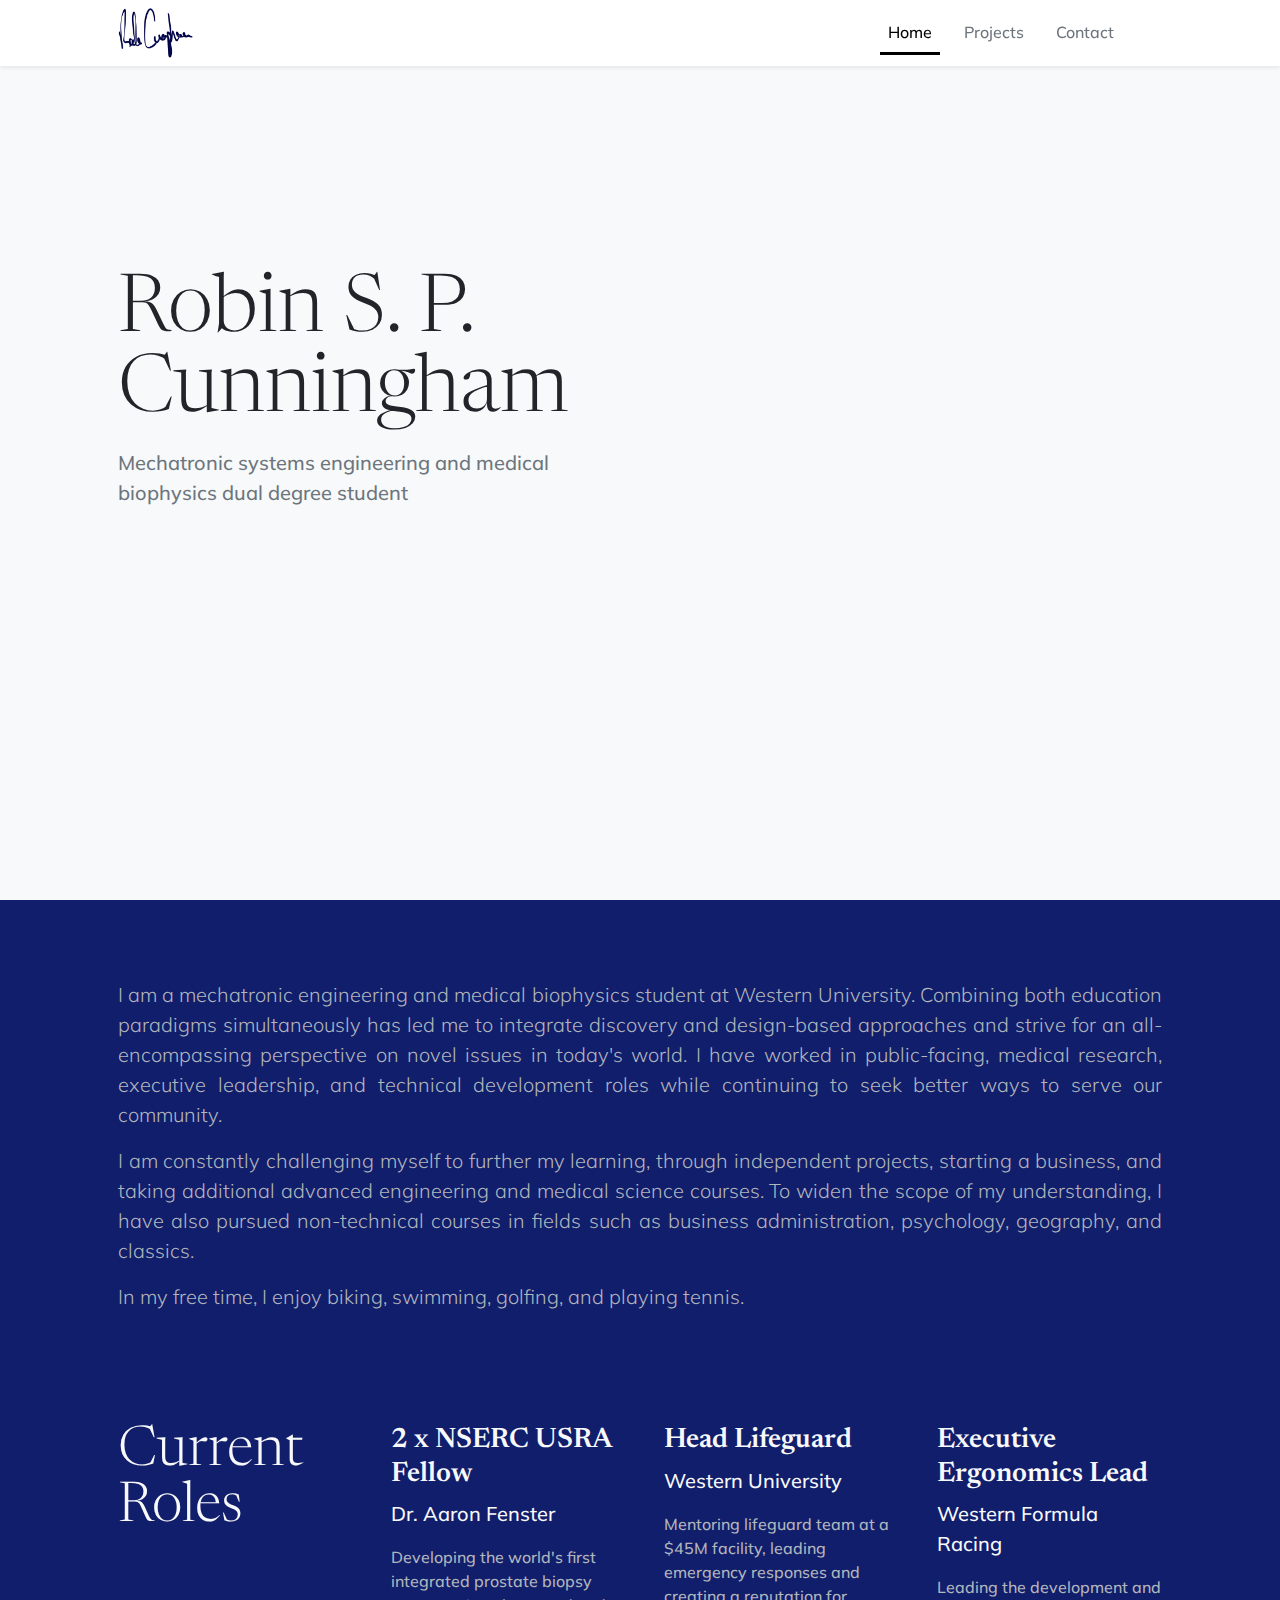
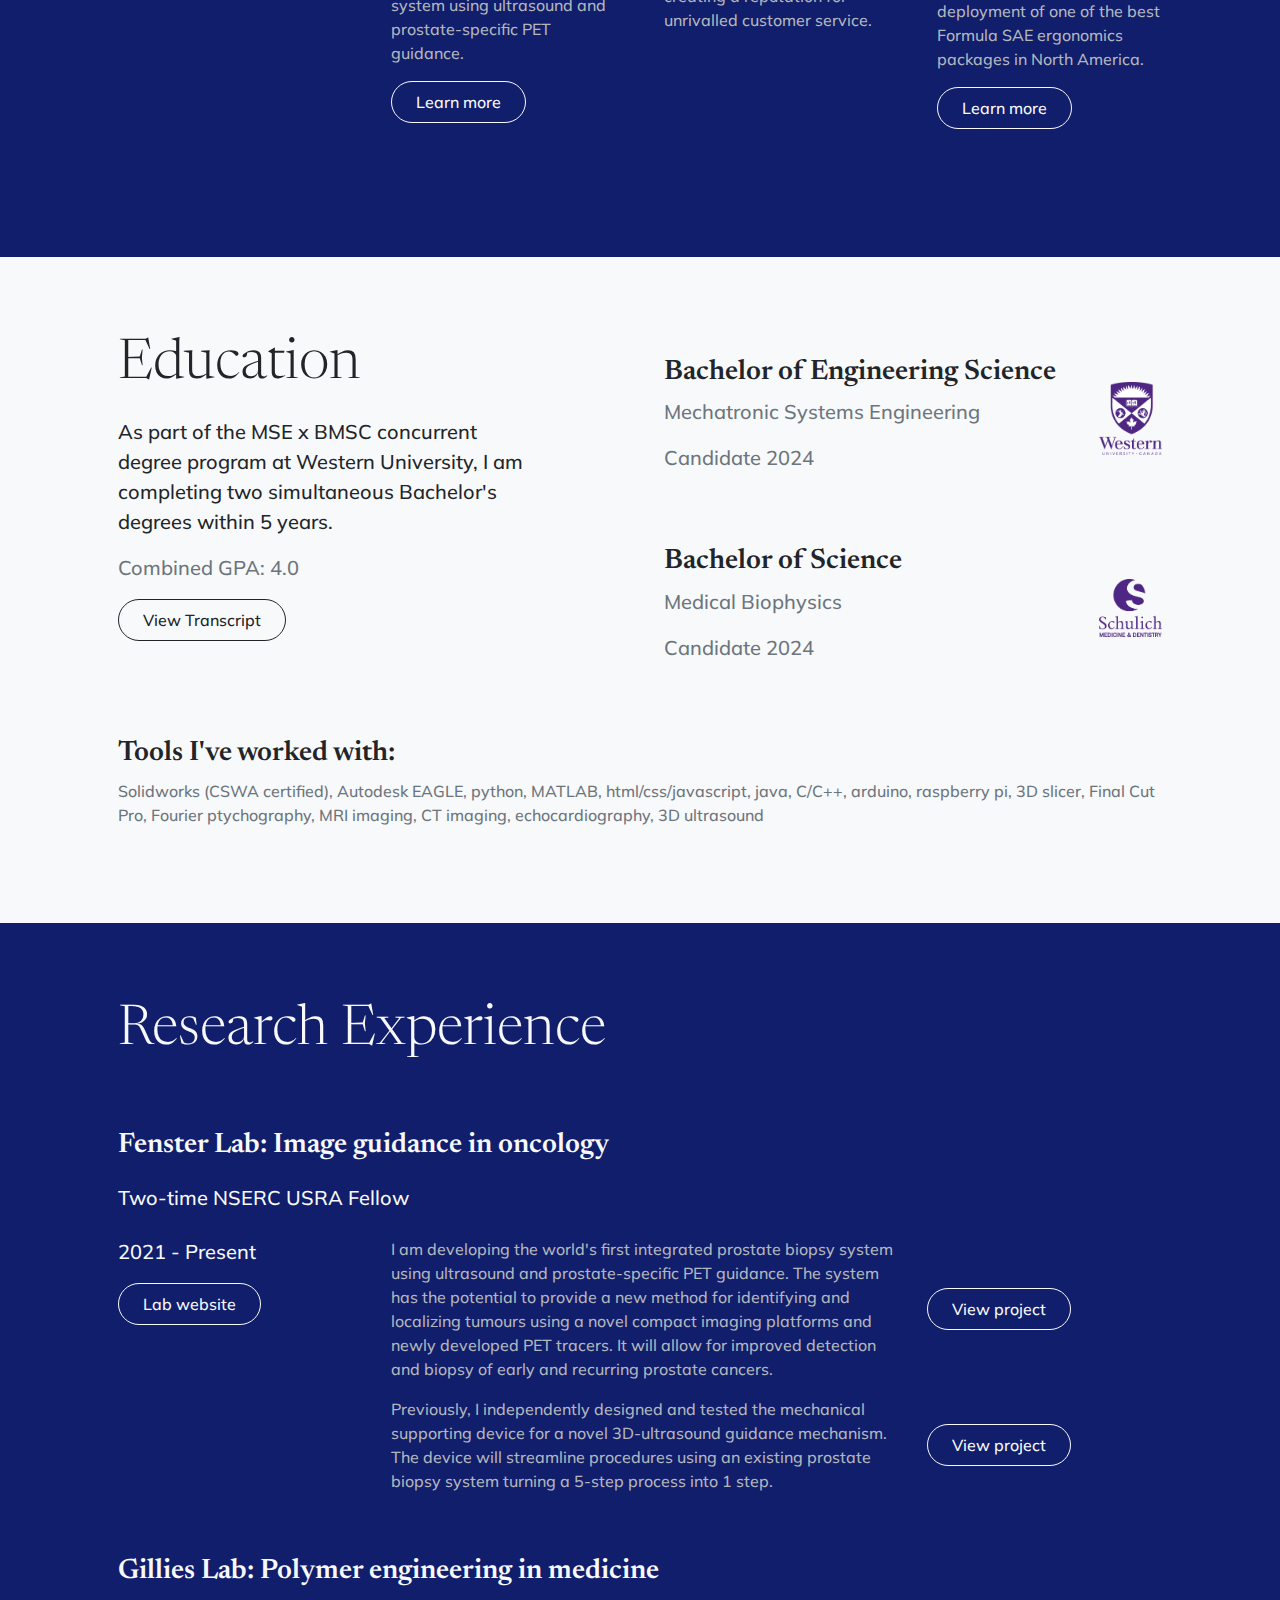
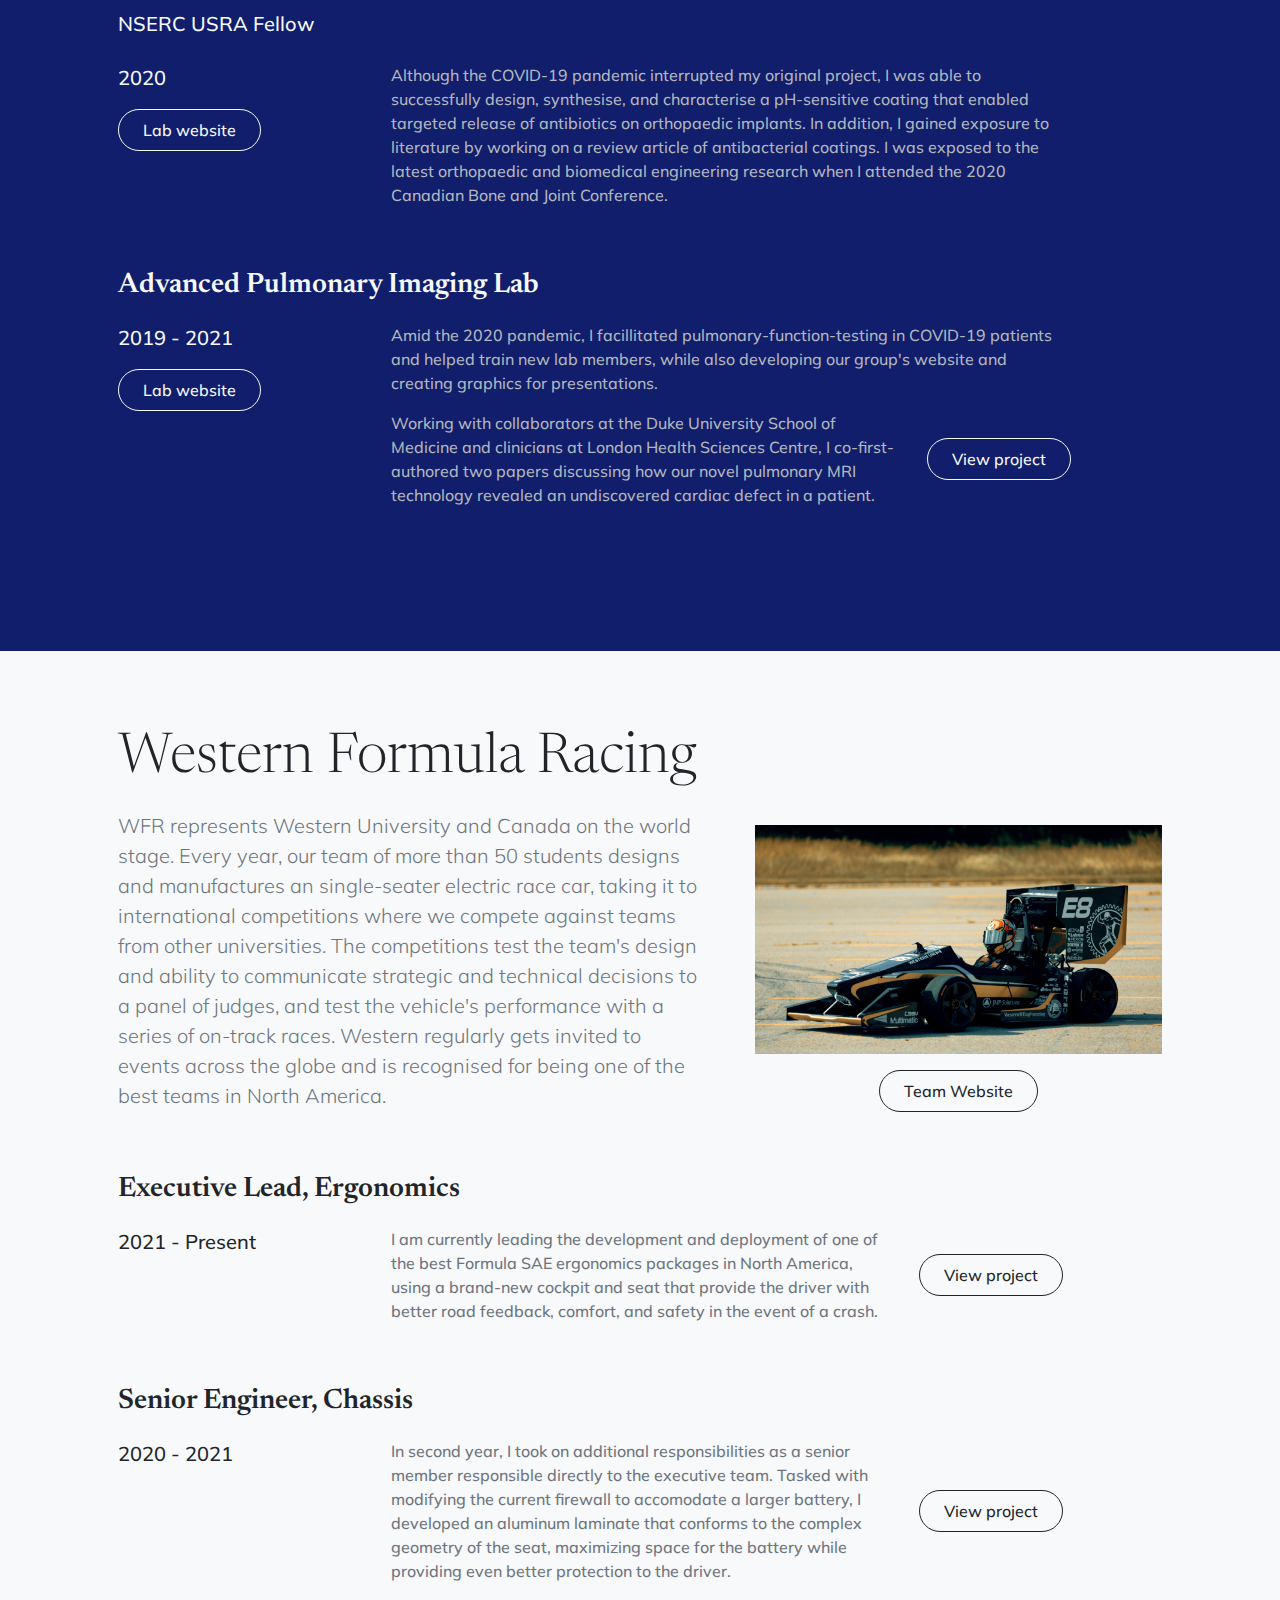
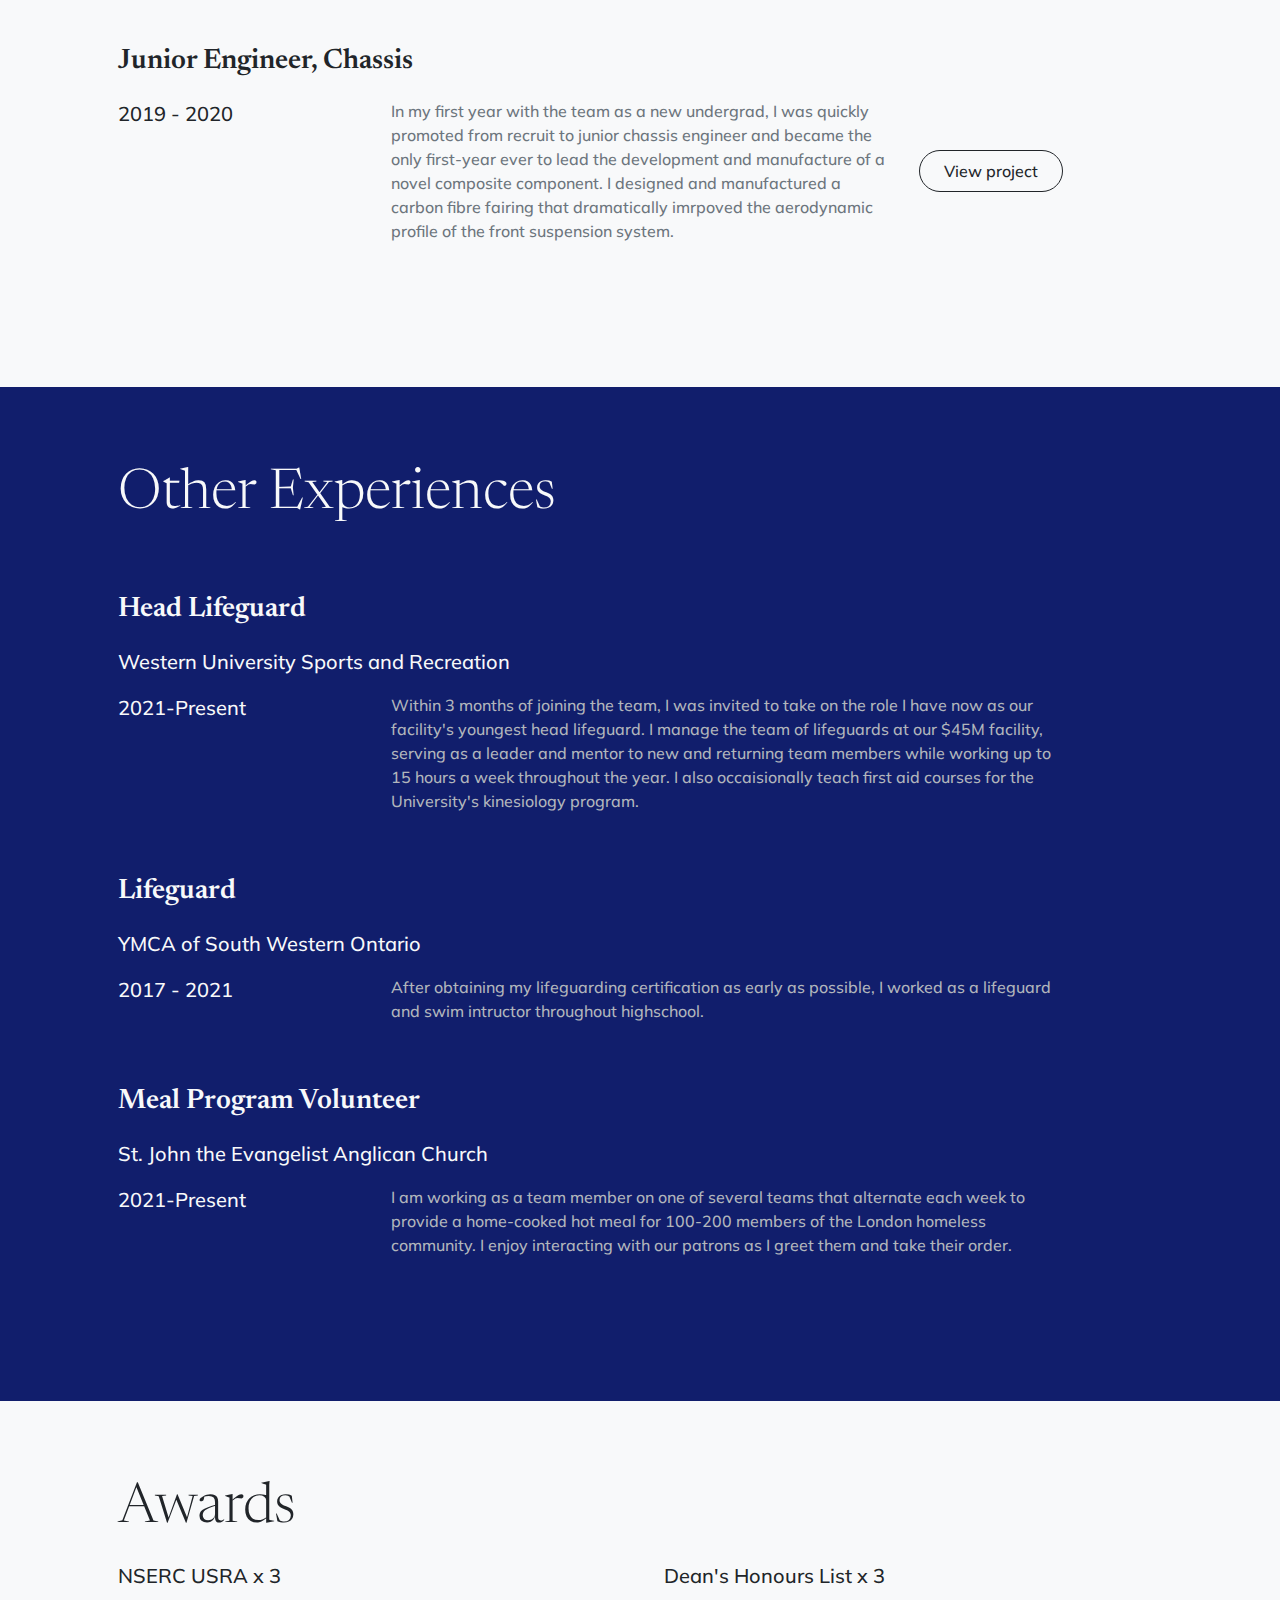
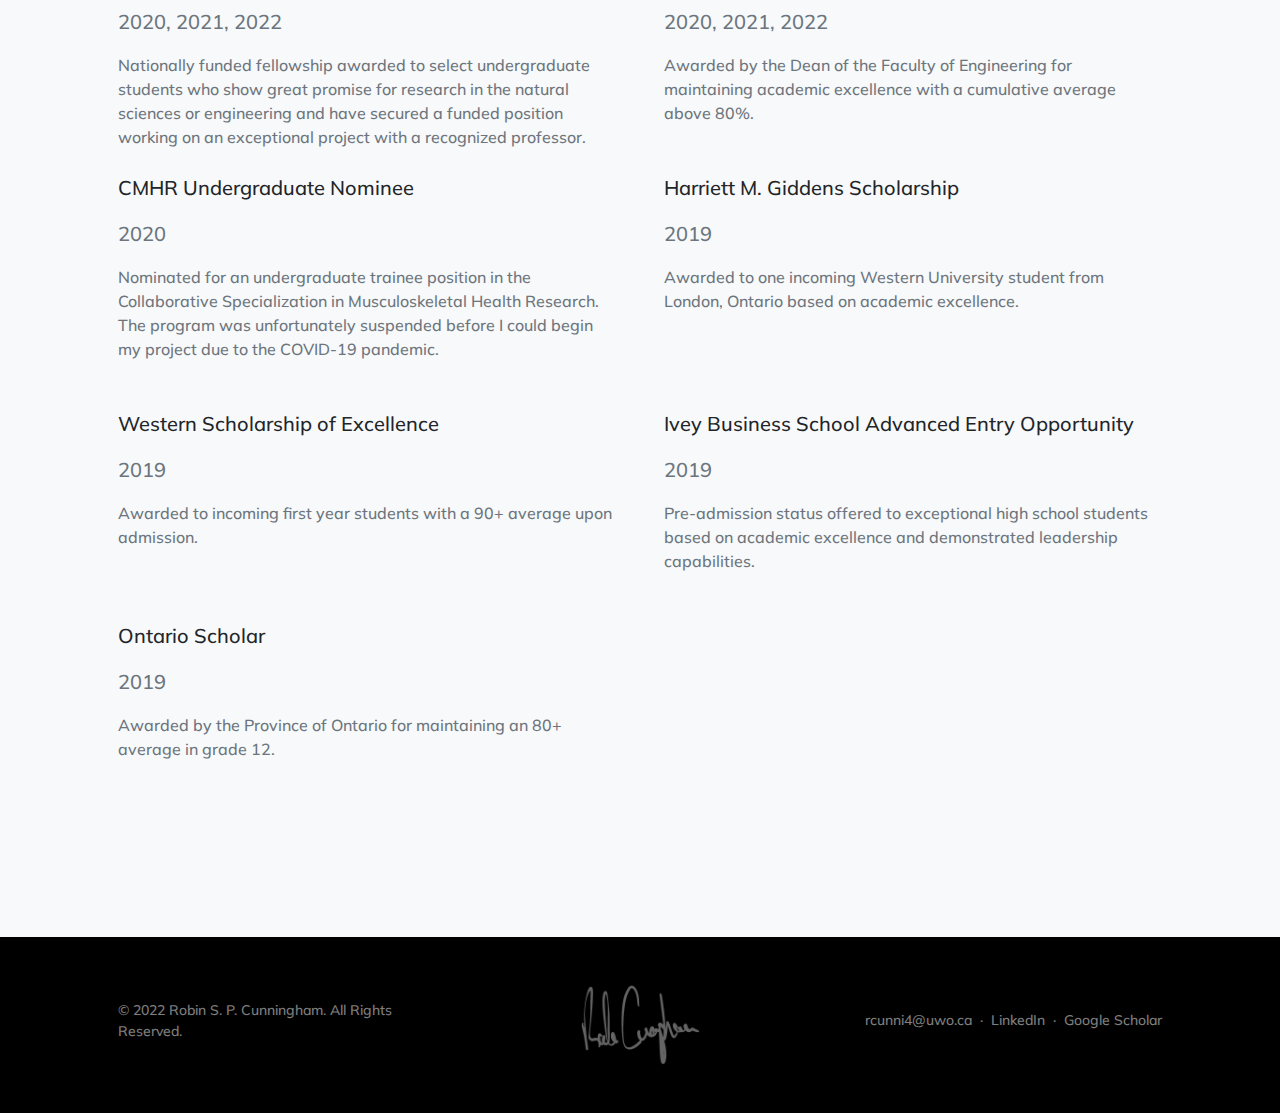
==== commit 07860a7e: "Update index.html" ====
--- a/index.html
+++ b/index.html
@@ -176,7 +176,7 @@
                             <p class="mb-3 text-muted">Previously, I independently designed and tested the mechanical supporting device for a novel 3D-ultrasound guidance mechanism. The device will streamline procedures using an existing prostate biopsy system turning a 5-step
                                 process into 1 step.</p>
                         </div>
-                        <div class="col-3 my-auto">
+                        <div class="col-3 my-auto text-end">
                             <a class="btn btn-outline-light py-2 px-4 mb-3 rounded-pill" href="projects/" target="_blank">View project</a>
                         </div>
                     </div>
@@ -218,7 +218,7 @@
                             <p class="mb-3 text-muted">Working with collaborators at the Duke University School of Medicine and clinicians at London Health Sciences Centre, I co-first-authored two papers discussing how our novel pulmonary MRI technology revealed an undiscovered
                                 cardiac defect in a patient.</p>
                         </div>
-                        <div class="col-3 my-auto">
+                        <div class="col-3 my-auto text-end">
                             <a class="btn btn-outline-light py-2 px-4 mb-3 rounded-pill" href="projects/" target="_blank">View project</a>
                         </div>
                     </div>
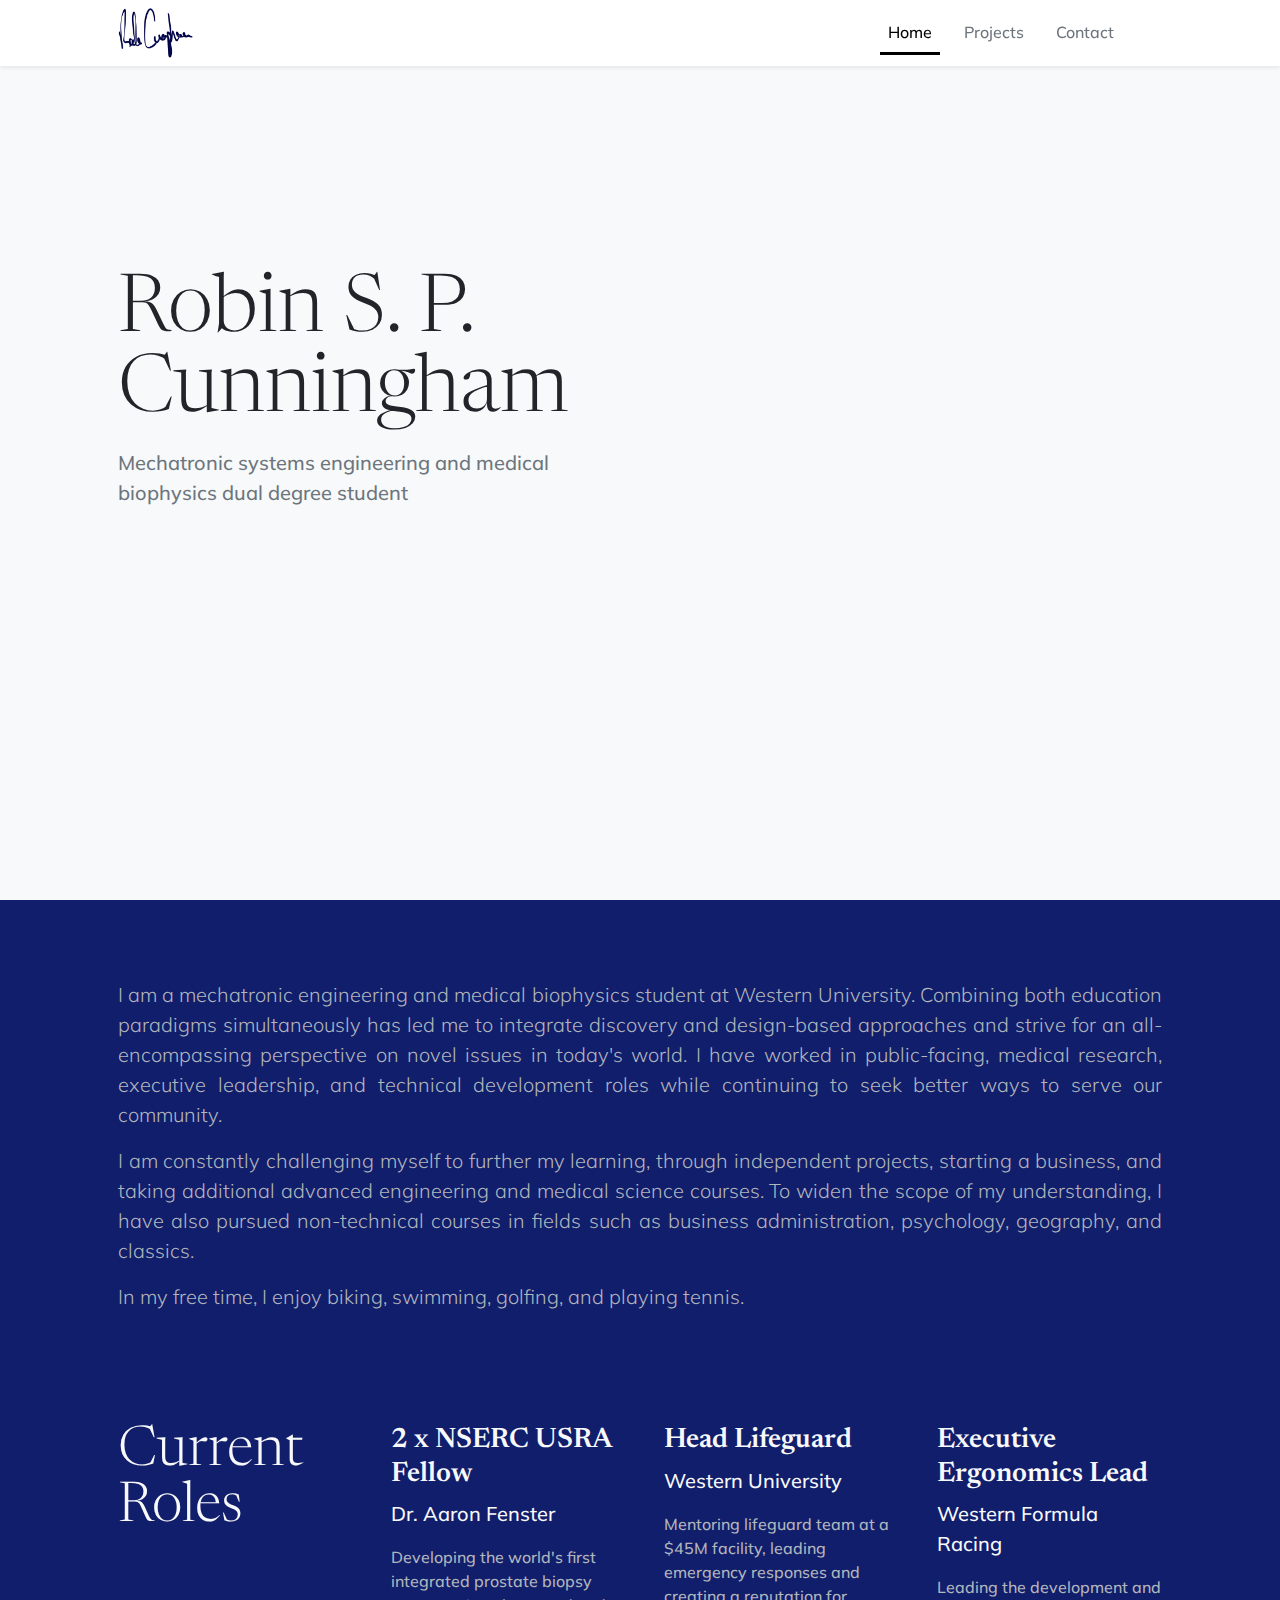
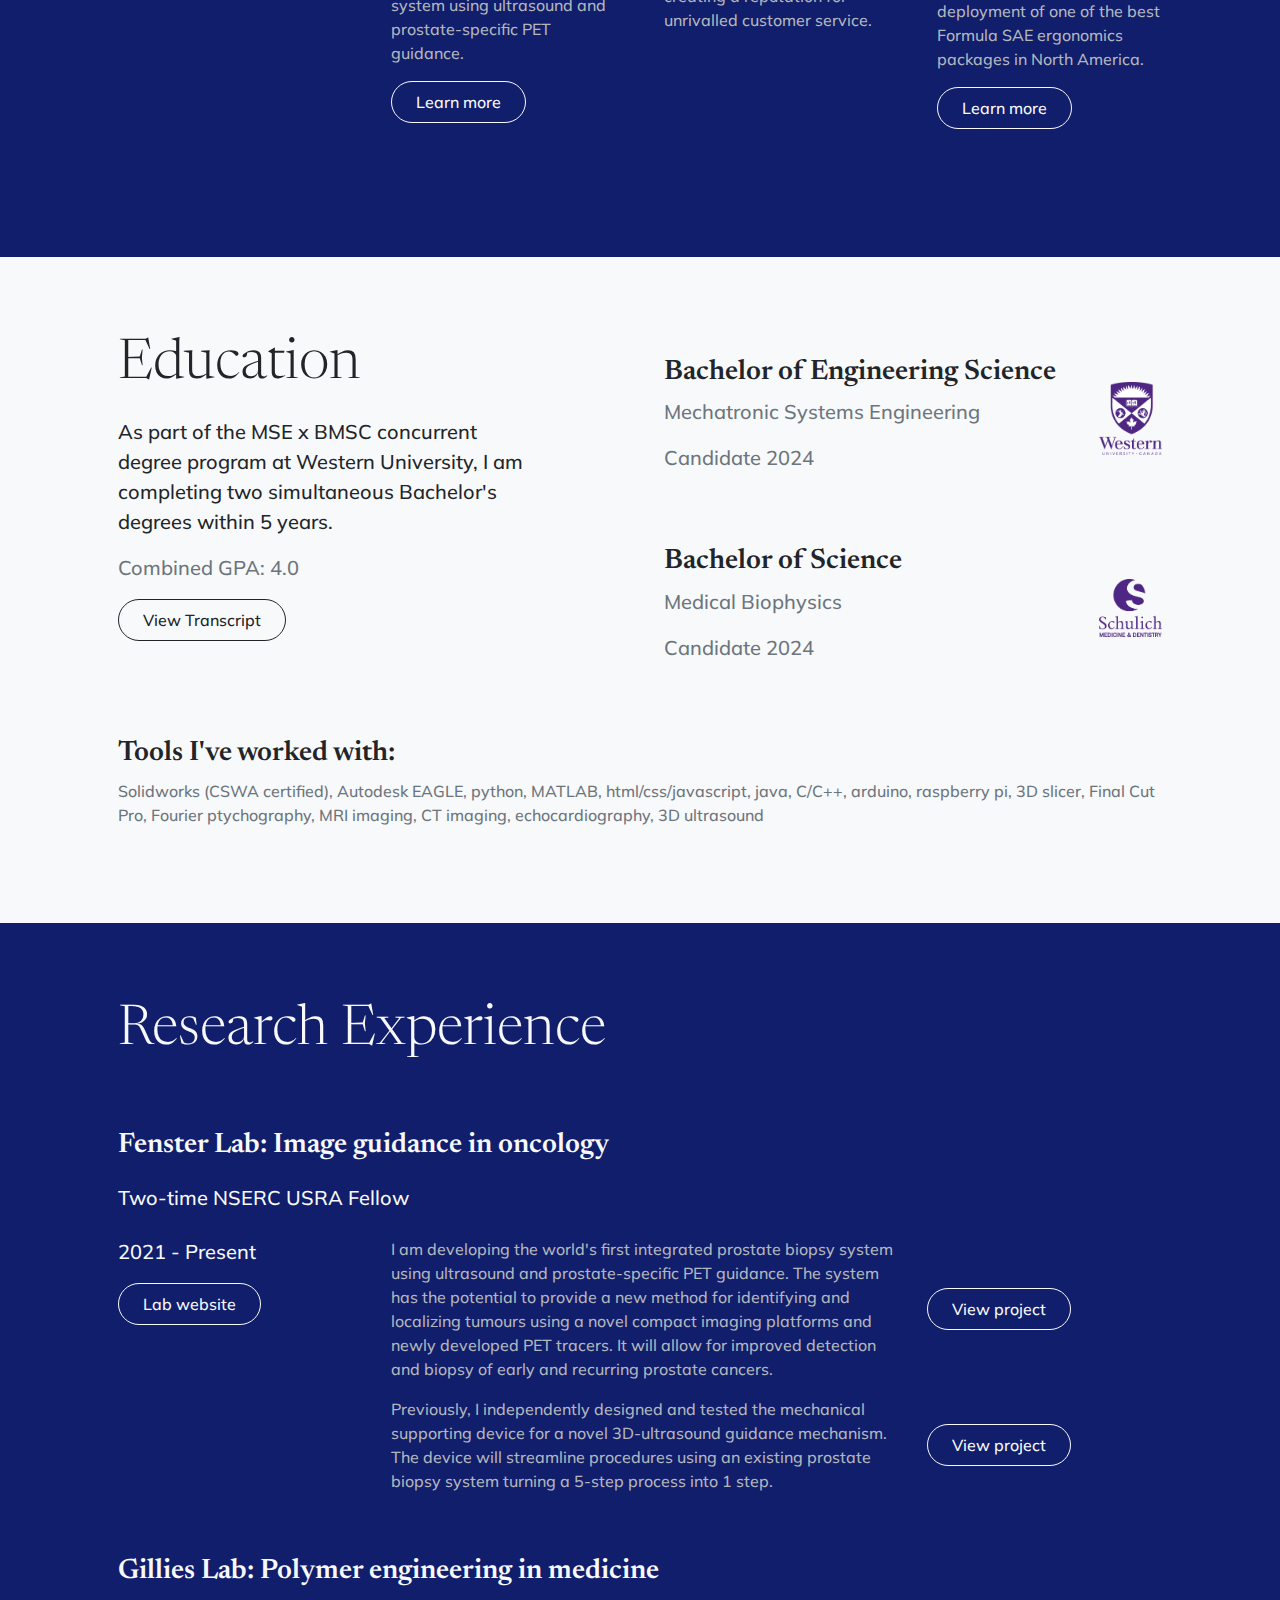
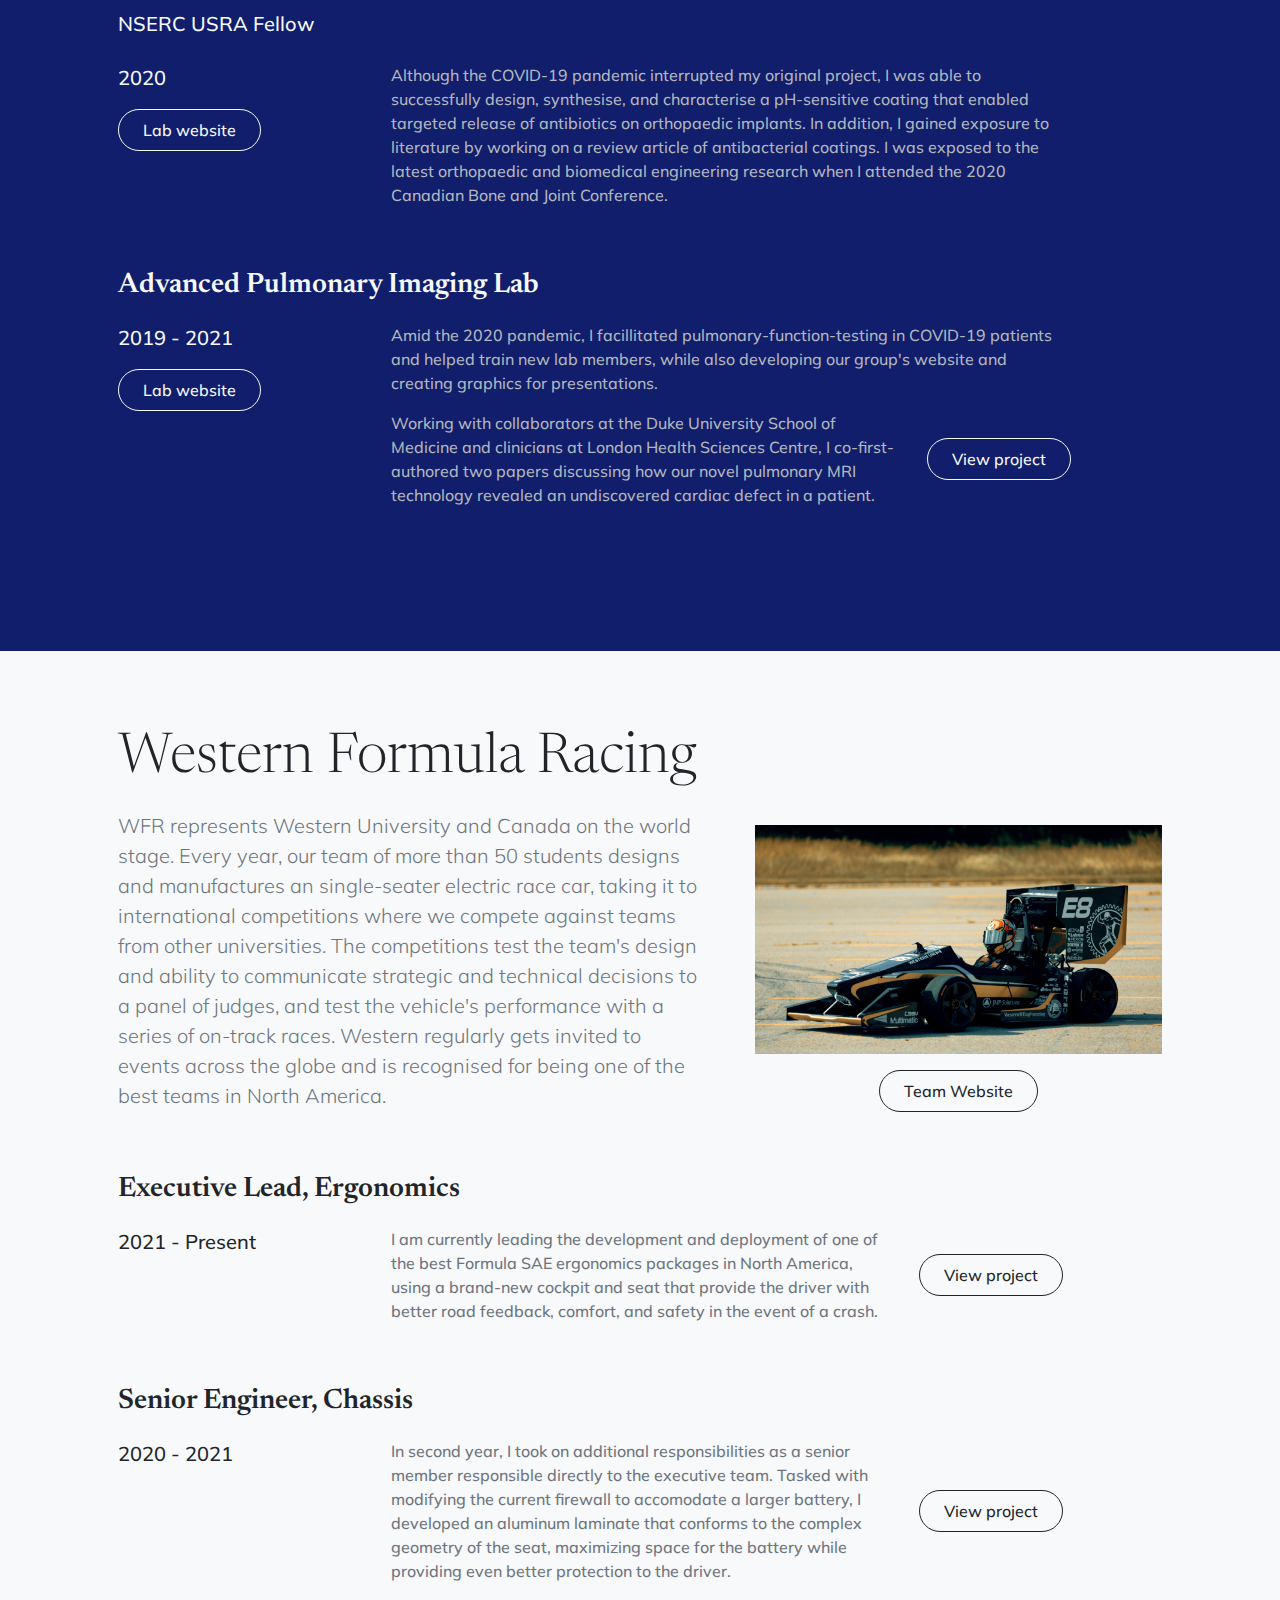
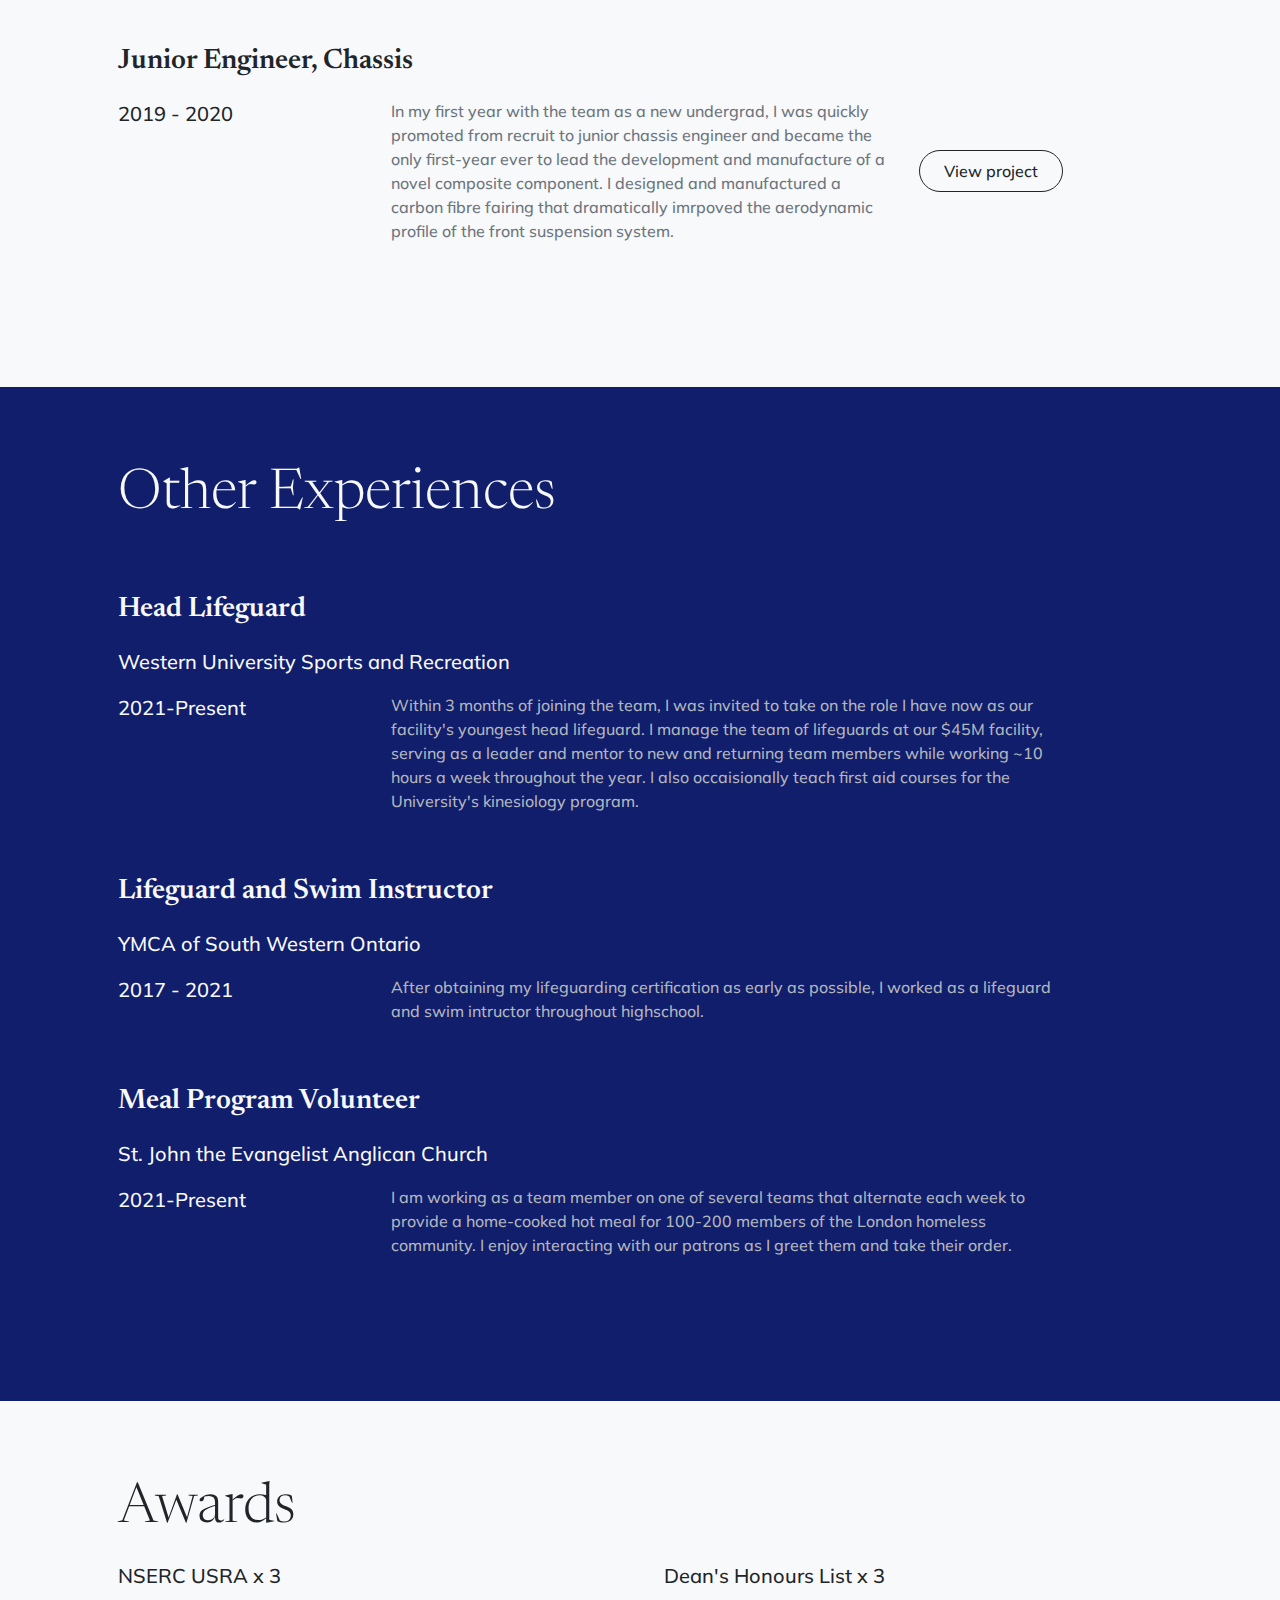
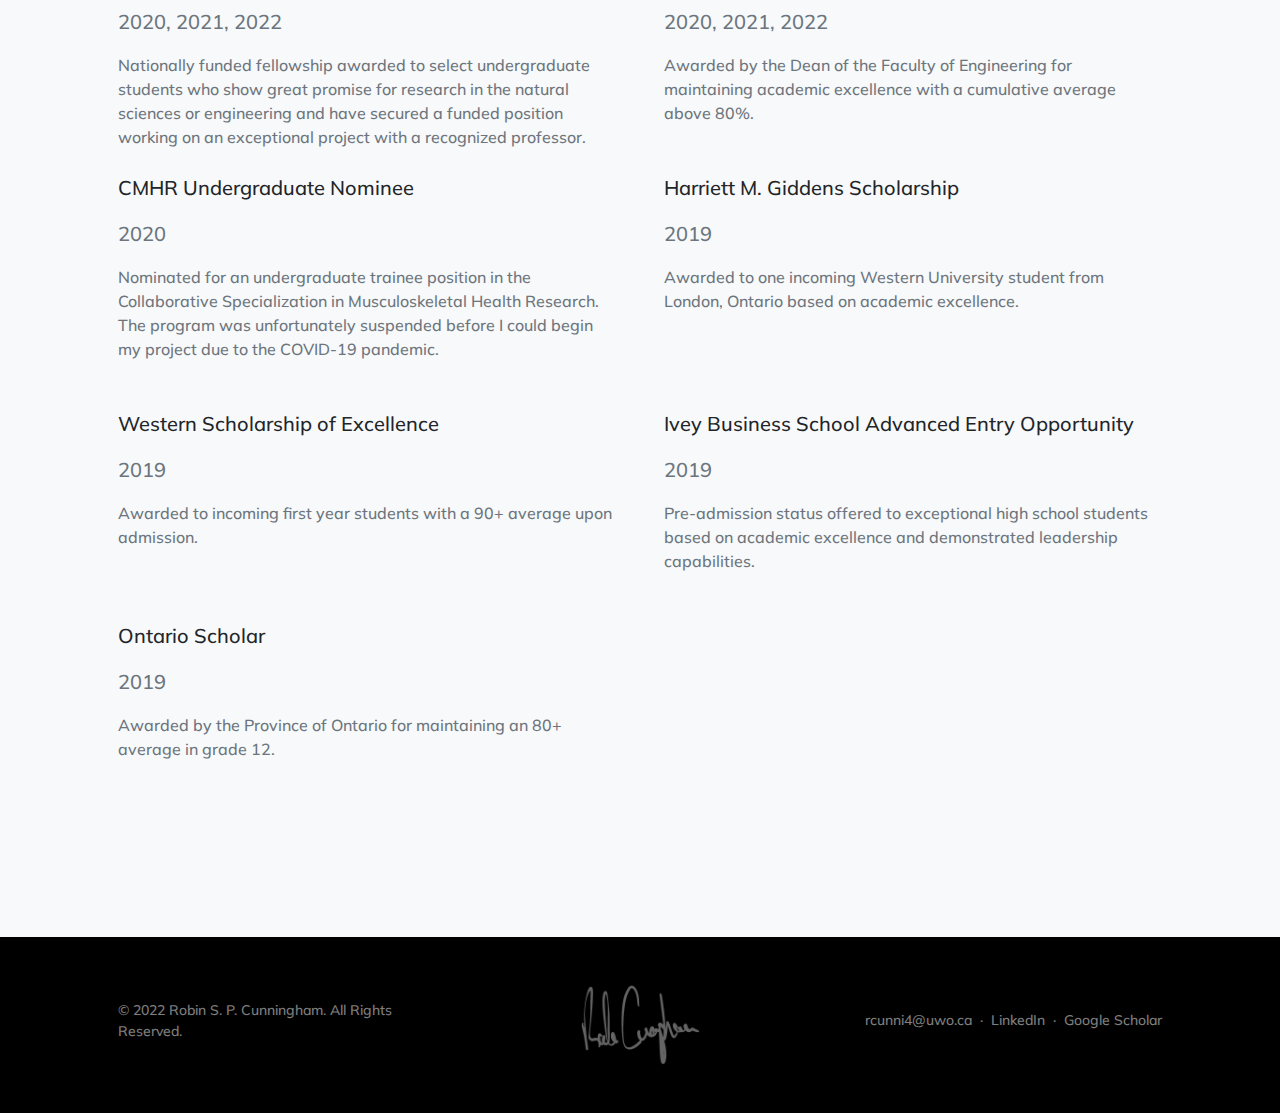
==== commit d5919113: "fixed text" ====
--- a/index.html
+++ b/index.html
@@ -317,11 +317,11 @@
                 </div>
                 <div class="col-8">
                     <p class="mb-3 text-muted">Within 3 months of joining the team, I was invited to take on the role I have now as our facility's youngest head lifeguard. I manage the team of lifeguards at our $45M facility, serving as a leader and mentor to new and returning
-                        team members while working up to 15 hours a week throughout the year. I also occaisionally teach first aid courses for the University's kinesiology program. </p>
-                </div>
-            </div>
-            <div class="row gx-5 mb-5">
-                <h3 class="lh-1 mb-4 ">Lifeguard</h3>
+                        team members while working ~10 hours a week throughout the year. I also occaisionally teach first aid courses for the University's kinesiology program. </p>
+                </div>
+            </div>
+            <div class="row gx-5 mb-5">
+                <h3 class="lh-1 mb-4 ">Lifeguard and Swim Instructor</h3>
                 <p class="lead fw-normal">YMCA of South Western Ontario</p>
                 <div class="col-3">
                     <p class="lead fw-normal">2017 - 2021</p>
